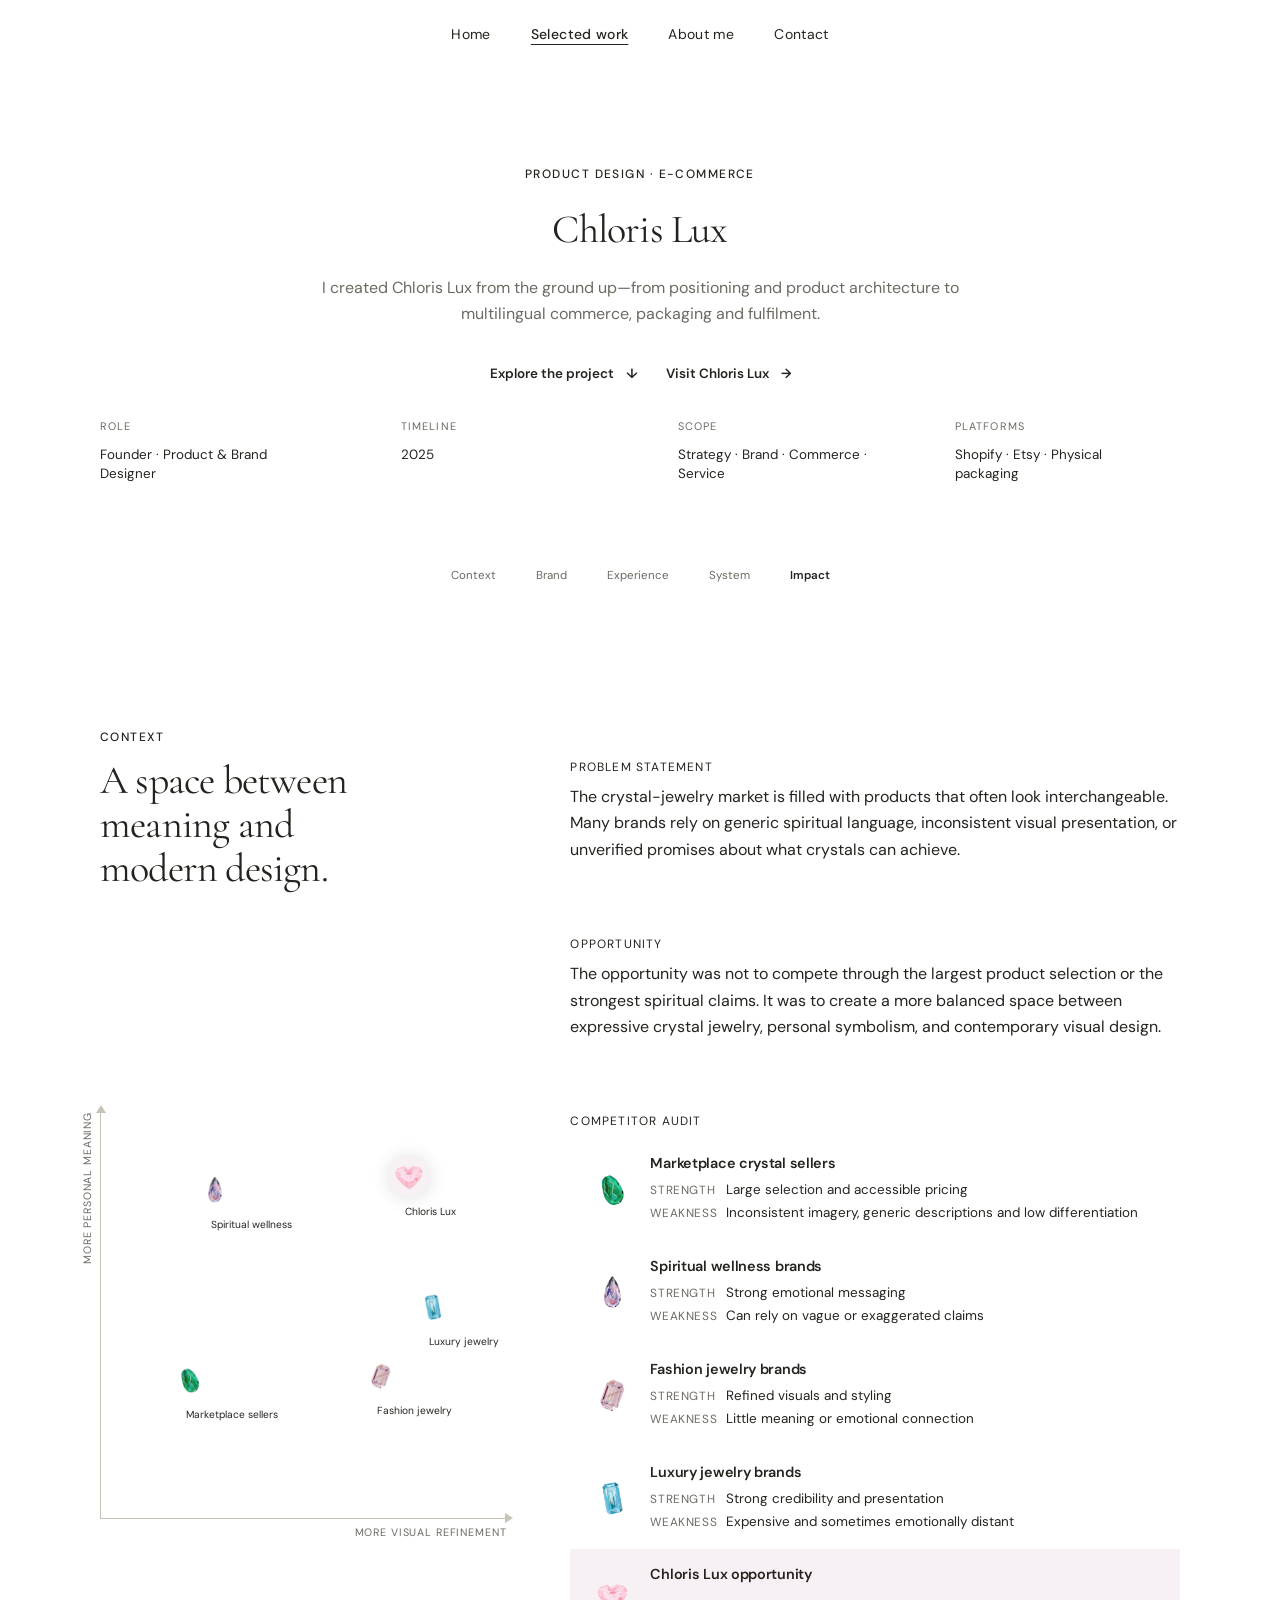
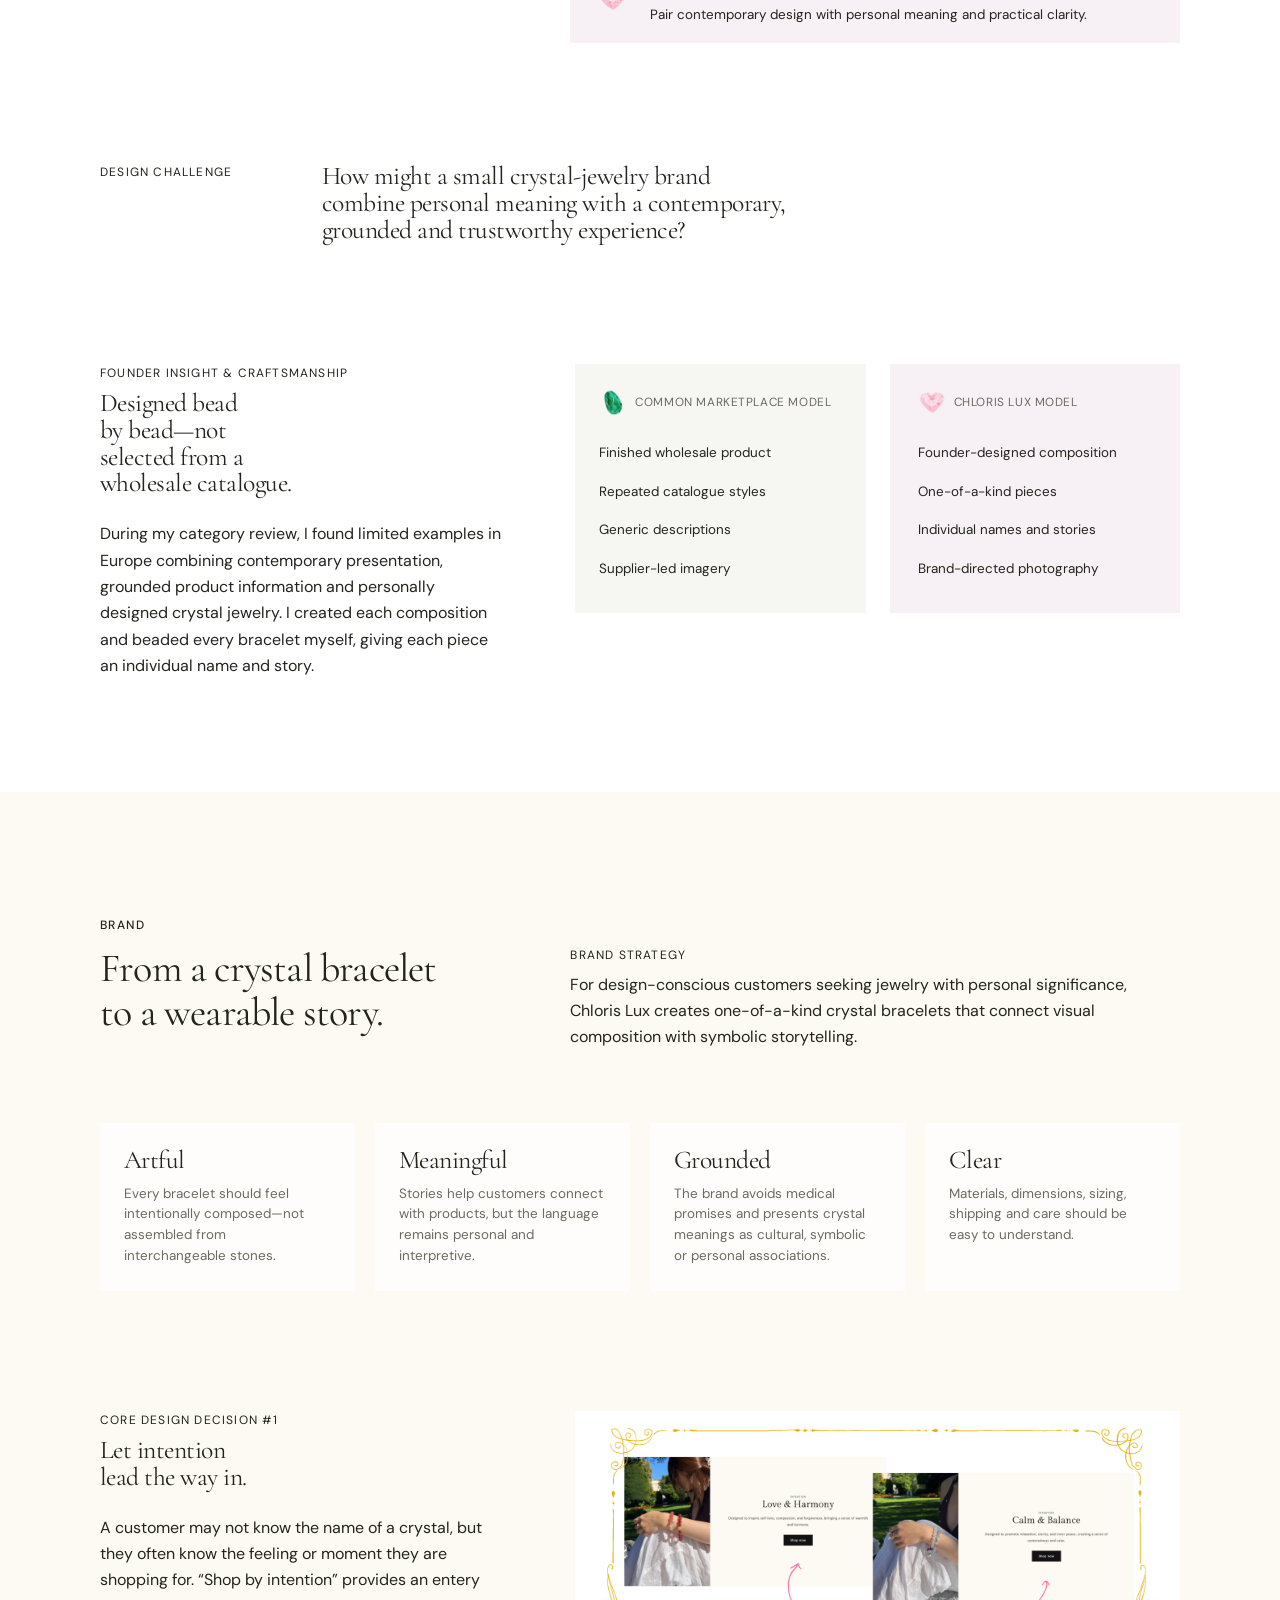
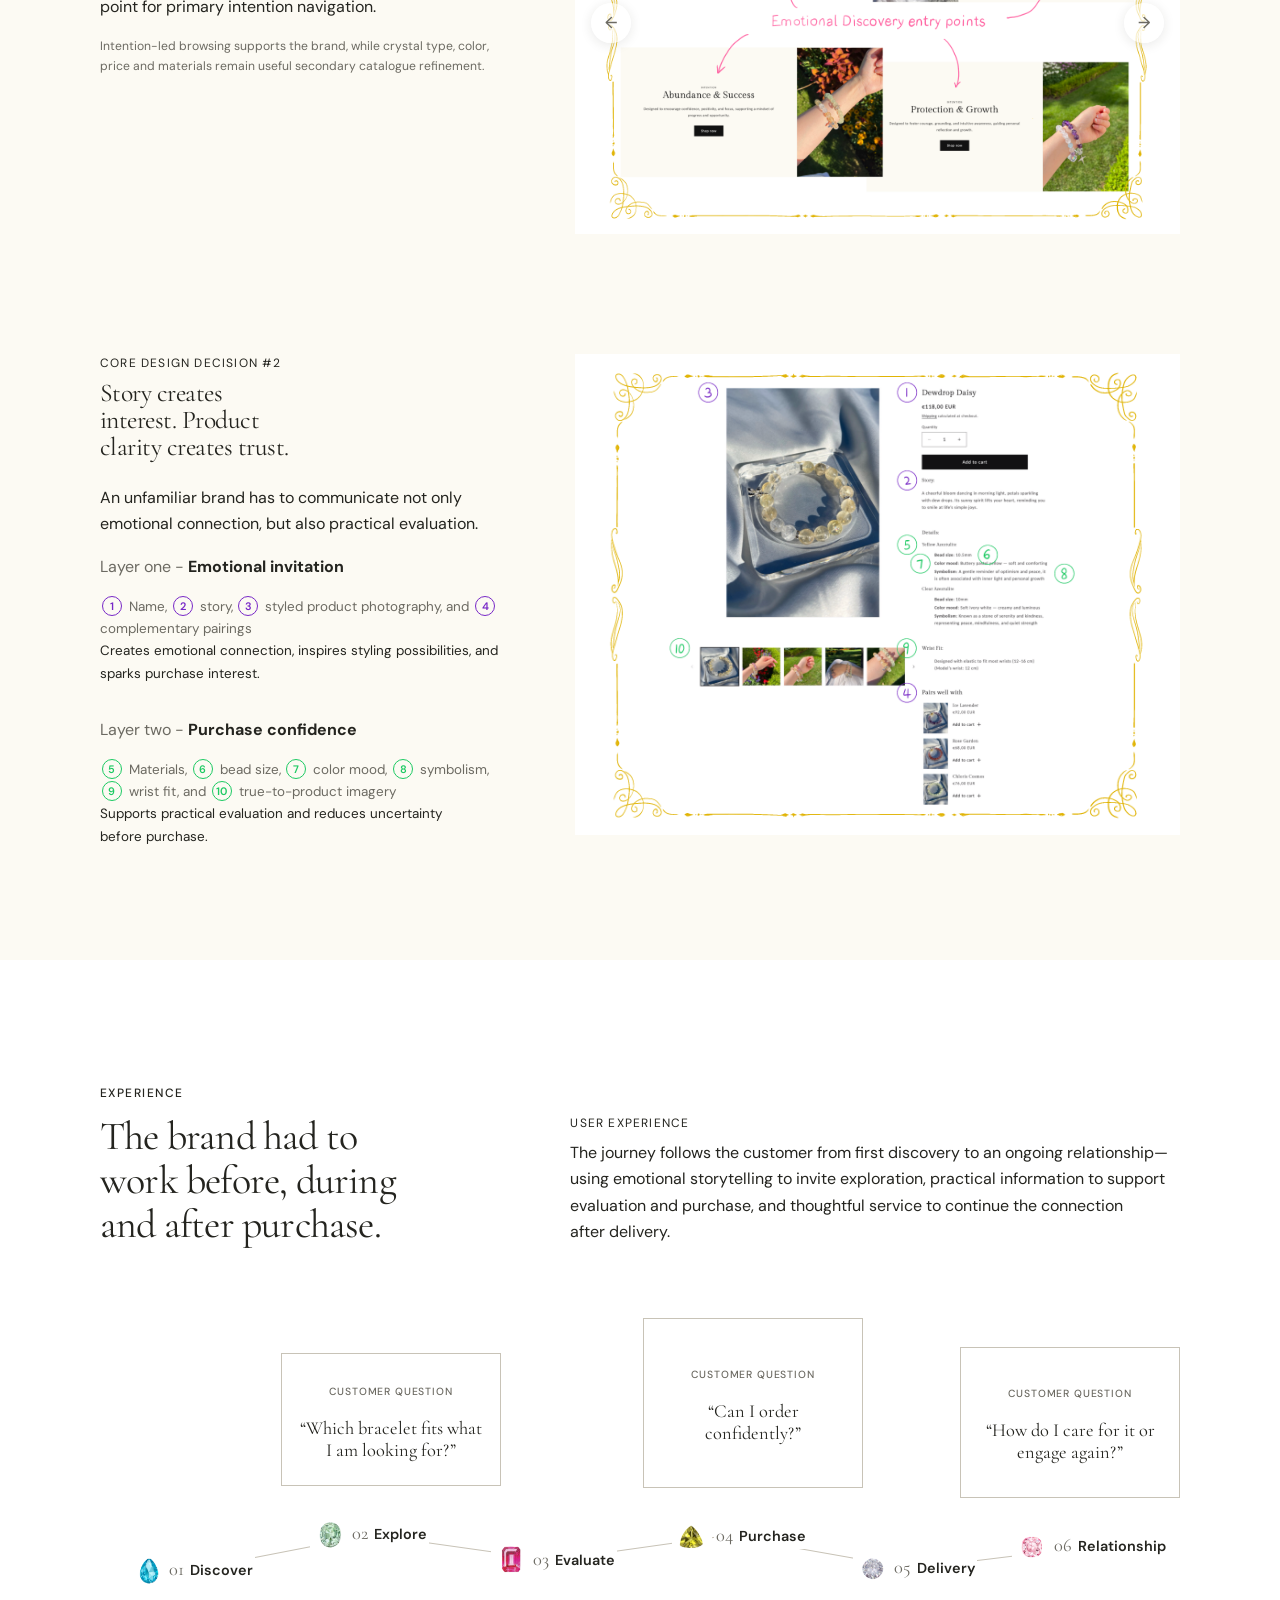
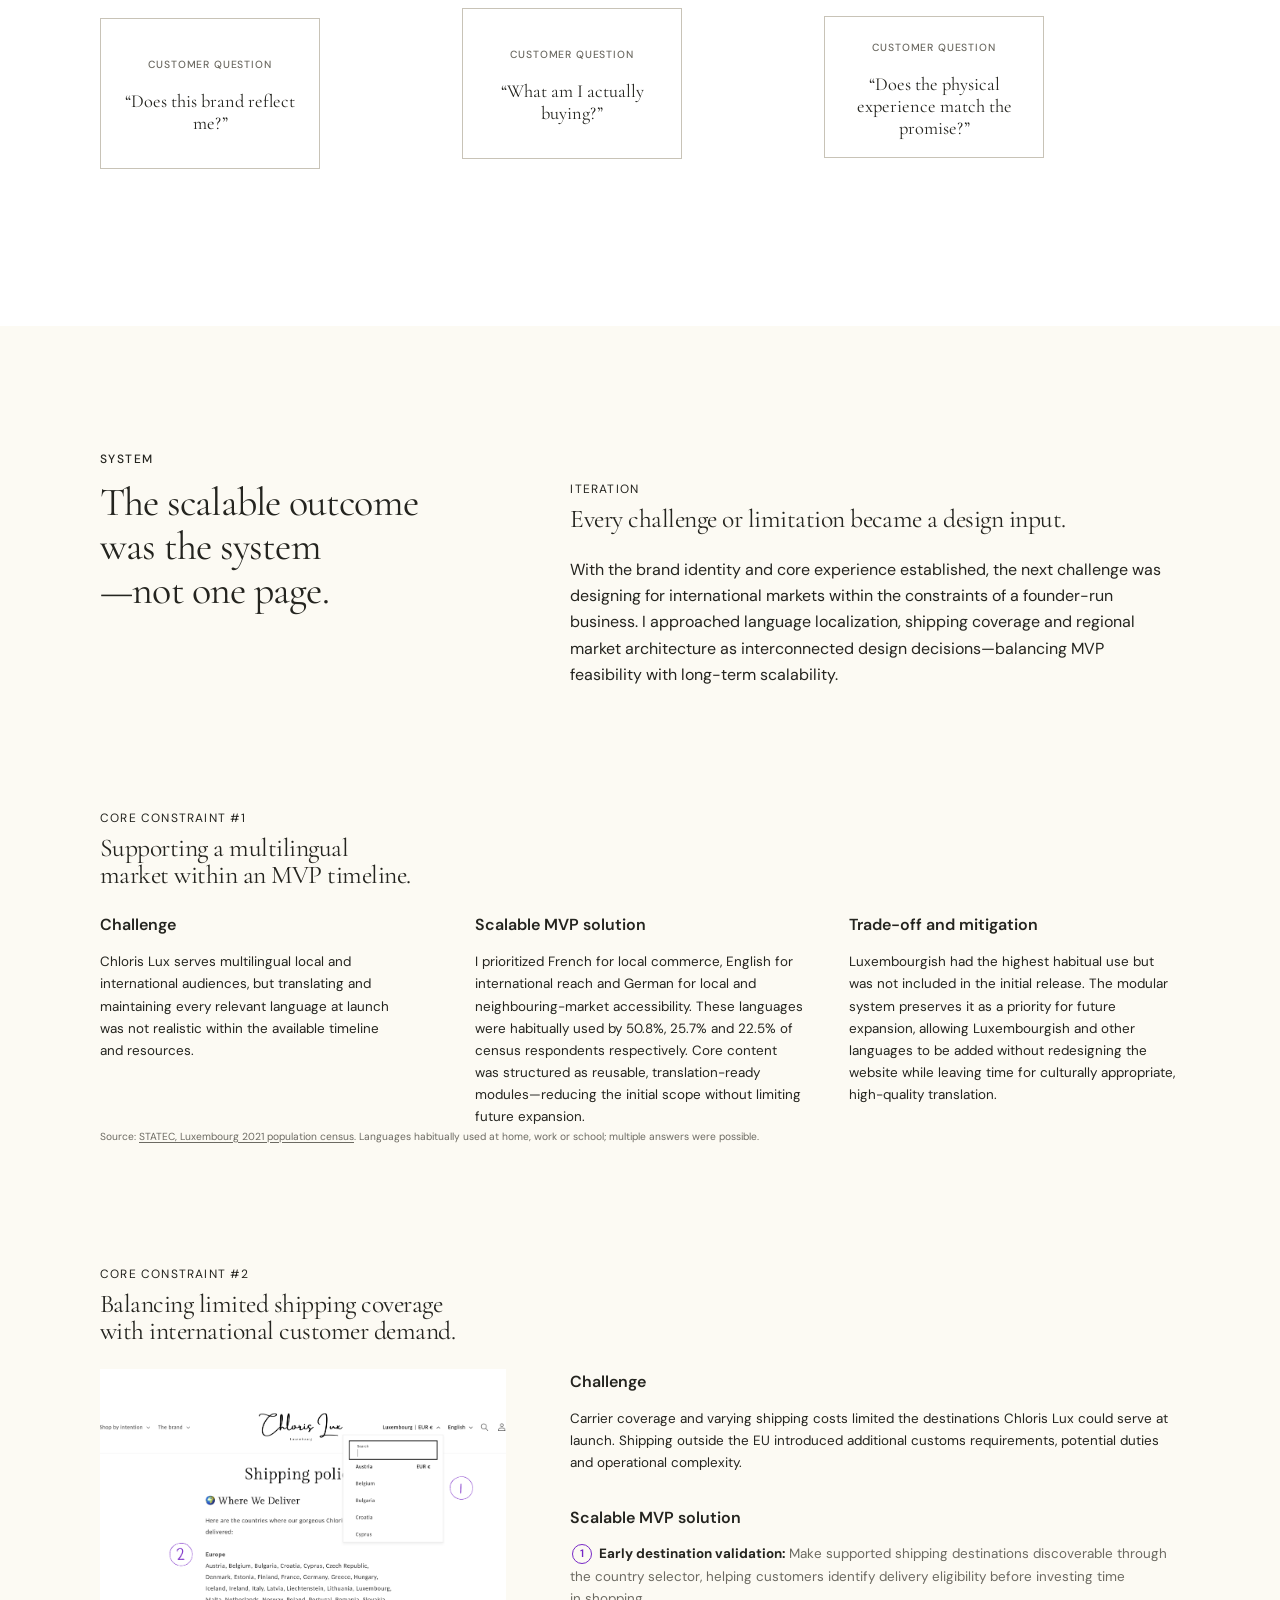
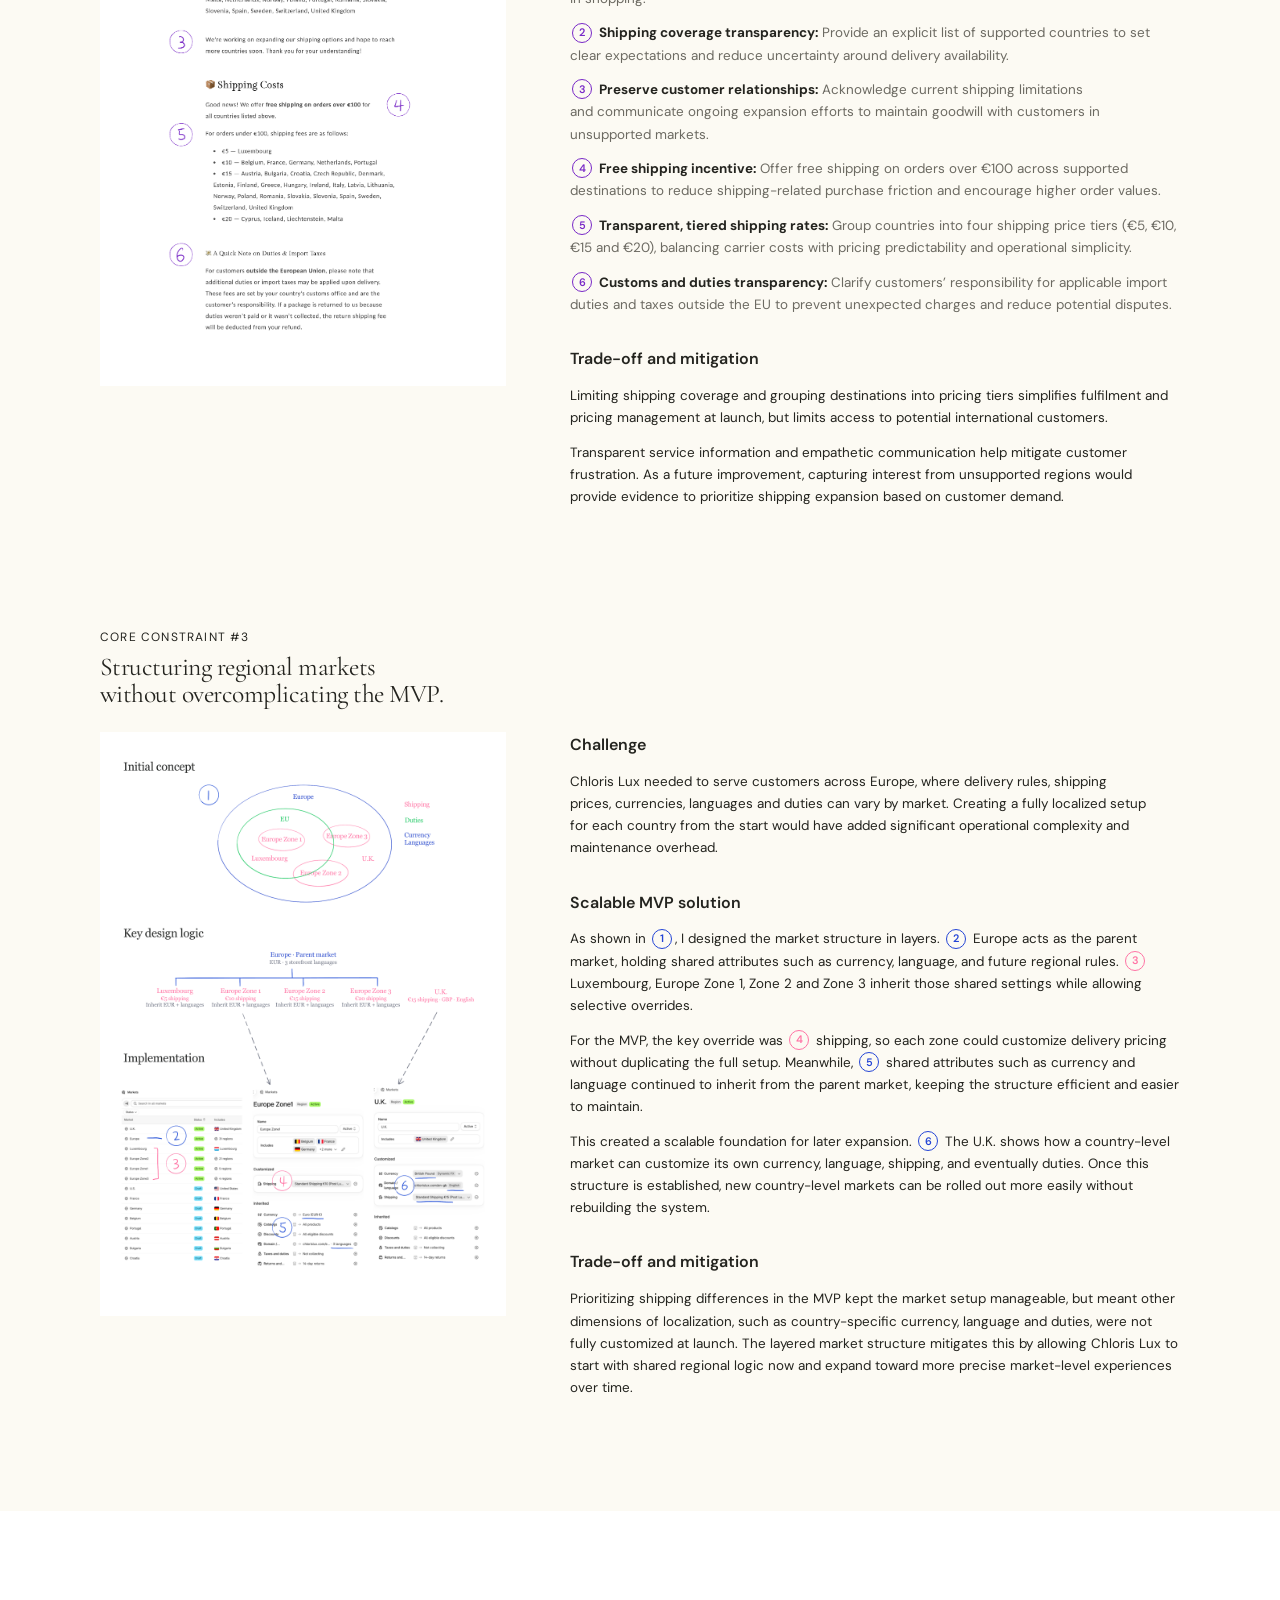
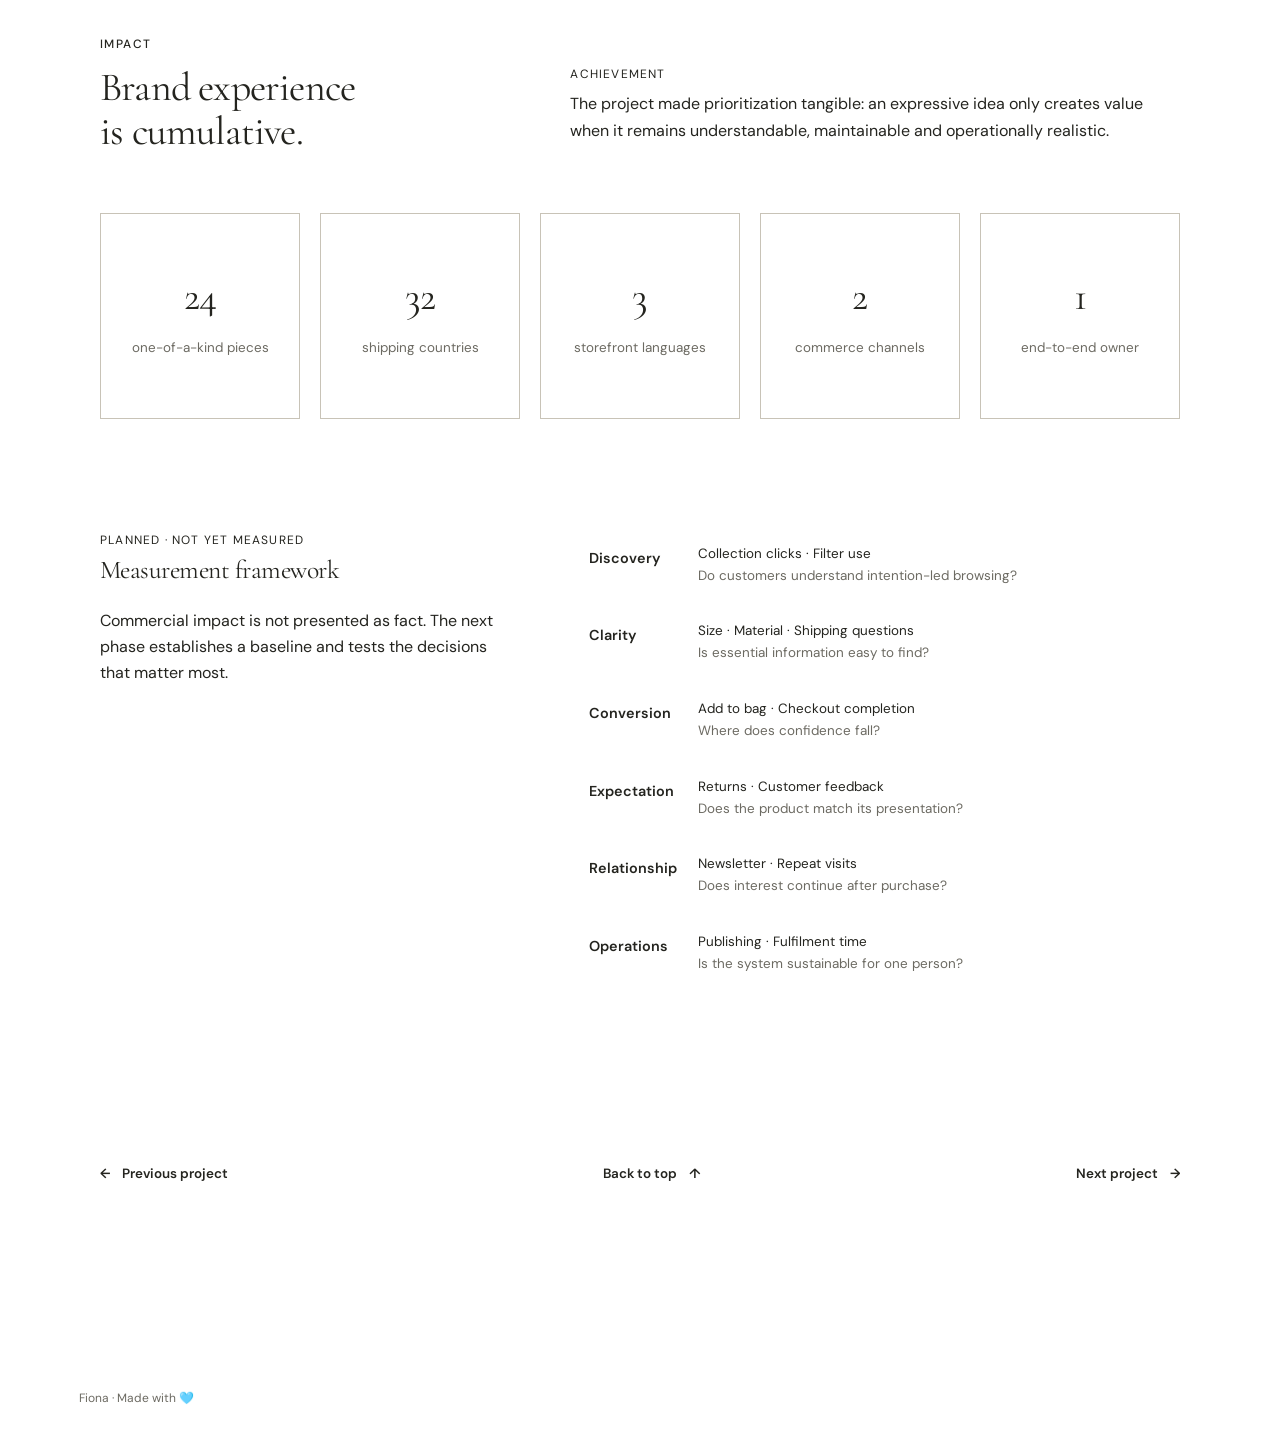
==== chloris-lux.html @ e9a84960 "Align System introduction with international market constraints" ====
<!doctype html>
<html lang="en">
  <head>
    <meta charset="utf-8" />
    <meta name="viewport" content="width=device-width, initial-scale=1" />
    <meta
      name="description"
      content="Chloris Lux — a founder-led crystal-jewelry brand experience designed by Fiona Sun."
    />
    <title>Chloris Lux — Brand Case Study</title>
    <meta name="theme-color" content="#ffffff" />
    <link rel="preconnect" href="https://fonts.googleapis.com" />
    <link rel="preconnect" href="https://fonts.gstatic.com" crossorigin />
    <link
      href="https://fonts.googleapis.com/css2?family=Cormorant+Garamond:ital,wght@0,400;0,500;1,400&family=DM+Sans:wght@400;500;600&display=swap"
      rel="stylesheet"
    />
    <link rel="stylesheet" href="style.css" />
    <link rel="stylesheet" href="chloris-lux.css" />
  </head>
  <body class="chloris-case">
    <a class="skip-link" href="#case-study">Skip to case study</a>

    <nav id="top" class="main-nav" aria-label="Main" tabindex="-1">
      <a href="index.html#home">Home</a>
      <a href="index.html#work" aria-current="location">Selected work</a>
      <a href="index.html#about">About me</a>
      <a href="index.html#about">Contact</a>
    </nav>

    <main id="case-study" tabindex="-1">
      <section class="chloris-hero" aria-labelledby="case-title">
        <div class="intro chloris-hero-copy">
          <p class="eyebrow">Product design · E-commerce</p>
          <h1 id="case-title">Chloris Lux</h1>
          <p>
            I created Chloris Lux from the ground up—from positioning and
            product architecture to multilingual commerce, packaging and
            fulfilment.
          </p>
        </div>

        <div class="chloris-hero-actions">
          <a class="chloris-link" href="#opportunity"
            >Explore the project <span aria-hidden="true">↓</span></a
          >
          <a
            class="chloris-link chloris-link-secondary"
            href="https://chlorislux.com/en-eu"
            target="_blank"
            rel="noopener noreferrer"
            >Visit Chloris Lux <span aria-hidden="true">→</span></a
          >
        </div>

        <dl class="project-snapshot chloris-wrap" aria-label="Project snapshot">
          <div><dt>Role</dt><dd>Founder · Product &amp; Brand Designer</dd></div>
          <div><dt>Timeline</dt><dd>2025</dd></div>
          <div><dt>Scope</dt><dd>Strategy · Brand · Commerce · Service</dd></div>
          <div><dt>Platforms</dt><dd>Shopify · Etsy · Physical packaging</dd></div>
        </dl>
      </section>

      <nav class="chloris-chapters" aria-label="Case study chapters">
        <a href="#opportunity">Context</a>
        <a href="#brand">Brand</a>
        <a href="#experience">Experience</a>
        <a href="#system">System</a>
        <a href="#impact">Impact</a>
      </nav>

      <section id="opportunity" class="chloris-section chloris-wrap" tabindex="-1">
        <div>
          <div class="problem-copy">
            <p class="eyebrow">Context</p>
            <h2>A space between meaning and modern design.</h2>
            <div class="context-details">
              <section class="context-subsection" aria-labelledby="problem-statement-title">
                <h3 id="problem-statement-title" class="section-title">Problem statement</h3>
                <p>
                  The crystal-jewelry market is filled with products that often
                  look interchangeable. Many brands rely on generic spiritual
                  language, inconsistent visual presentation, or unverified
                  promises about what crystals can achieve.
                </p>
              </section>
              <section class="context-subsection" aria-labelledby="opportunity-title">
                <h3 id="opportunity-title" class="section-title">Opportunity</h3>
                <p>
                  The opportunity was not to compete through the largest product
                  selection or the strongest spiritual claims. It was to create a
                  more balanced space between expressive crystal jewelry, personal
                  symbolism, and contemporary visual design.
                </p>
              </section>
            </div>
          </div>

          <div class="positioning-layout">
            <div
              class="positioning-map"
              role="group"
              aria-label="Positioning map comparing marketplace crystal sellers, spiritual wellness brands, fashion jewelry brands, luxury jewelry brands and Chloris Lux by personal meaning and visual refinement."
            >
              <span class="axis axis-y">More personal meaning</span>
              <span class="axis axis-x">More visual refinement</span>
              <button type="button" class="plot plot-market" data-competitor="marketplace" data-label="Marketplace sellers" aria-label="Highlight Marketplace crystal sellers"><img src="assets/chloris-competitor-marketplace.png" alt="" width="256" height="256" /></button>
              <button type="button" class="plot plot-spiritual" data-competitor="spiritual" data-label="Spiritual wellness" aria-label="Highlight Spiritual wellness brands"><img src="assets/chloris-competitor-spiritual.png" alt="" width="256" height="256" /></button>
              <button type="button" class="plot plot-fashion" data-competitor="fashion" data-label="Fashion jewelry" aria-label="Highlight Fashion jewelry brands"><img src="assets/chloris-competitor-fashion.png" alt="" width="256" height="256" /></button>
              <button type="button" class="plot plot-luxury" data-competitor="luxury" data-label="Luxury jewelry" aria-label="Highlight Luxury jewelry brands"><img src="assets/chloris-competitor-luxury.png" alt="" width="256" height="256" /></button>
              <button type="button" class="plot plot-chloris" data-competitor="chloris" data-label="Chloris Lux" aria-label="Highlight Chloris Lux opportunity"><img src="assets/chloris-competitor-opportunity.png" alt="" width="256" height="256" /></button>
            </div>

            <div class="competitor-audit" aria-label="Competitor strengths and weaknesses">
              <h3 class="section-title">Competitor audit</h3>
              <ol>
                <li data-competitor="marketplace">
                  <span class="competitor-icon" aria-hidden="true"><img src="assets/chloris-competitor-marketplace.png" alt="" width="256" height="256" /></span>
                  <div>
                    <h3>Marketplace crystal sellers</h3>
                    <dl>
                      <div><dt>Strength</dt><dd>Large selection and accessible pricing</dd></div>
                      <div><dt>Weakness</dt><dd>Inconsistent imagery, generic descriptions and low differentiation</dd></div>
                    </dl>
                  </div>
                </li>
                <li data-competitor="spiritual">
                  <span class="competitor-icon" aria-hidden="true"><img src="assets/chloris-competitor-spiritual.png" alt="" width="256" height="256" /></span>
                  <div>
                    <h3>Spiritual wellness brands</h3>
                    <dl>
                      <div><dt>Strength</dt><dd>Strong emotional messaging</dd></div>
                      <div><dt>Weakness</dt><dd>Can rely on vague or exaggerated claims</dd></div>
                    </dl>
                  </div>
                </li>
                <li data-competitor="fashion">
                  <span class="competitor-icon" aria-hidden="true"><img src="assets/chloris-competitor-fashion.png" alt="" width="256" height="256" /></span>
                  <div>
                    <h3>Fashion jewelry brands</h3>
                    <dl>
                      <div><dt>Strength</dt><dd>Refined visuals and styling</dd></div>
                      <div><dt>Weakness</dt><dd>Little meaning or emotional connection</dd></div>
                    </dl>
                  </div>
                </li>
                <li data-competitor="luxury">
                  <span class="competitor-icon" aria-hidden="true"><img src="assets/chloris-competitor-luxury.png" alt="" width="256" height="256" /></span>
                  <div>
                    <h3>Luxury jewelry brands</h3>
                    <dl>
                      <div><dt>Strength</dt><dd>Strong credibility and presentation</dd></div>
                      <div><dt>Weakness</dt><dd>Expensive and sometimes emotionally distant</dd></div>
                    </dl>
                  </div>
                </li>
              </ol>
              <div class="opportunity-card" data-competitor="chloris" aria-label="Chloris Lux opportunity">
                <span class="opportunity-icon" aria-hidden="true"><img src="assets/chloris-competitor-opportunity.png" alt="" width="256" height="256" /></span>
                <h3>Chloris Lux opportunity</h3>
                <p>Pair contemporary design with personal meaning and practical clarity.</p>
              </div>
            </div>
          </div>
        </div>

        <div class="design-challenge">
          <h3 class="section-title">Design challenge</h3>
          <p class="section-heading">
            How might a small crystal-jewelry brand combine personal meaning
            with a contemporary, grounded and trustworthy experience?
          </p>
        </div>

        <div class="decision-section">
          <div>
            <h3 class="section-title">Founder insight &amp; craftsmanship</h3>
            <h2 class="section-heading">Designed bead by bead—not selected from a wholesale catalogue.</h2>
            <p class="section-description">
              During my category review, I found limited examples in Europe
              combining contemporary presentation, grounded product information
              and personally designed crystal jewelry. I created each composition
              and beaded every bracelet myself, giving each piece an individual
              name and story.
            </p>
          </div>
          <div class="craft-compare" aria-label="Marketplace and Chloris Lux models compared">
            <article tabindex="0">
              <div class="craft-model-heading">
                <img class="craft-model-icon" src="assets/chloris-competitor-marketplace.png" alt="" width="256" height="256" />
                <span>Common marketplace model</span>
              </div>
              <p>Finished wholesale product</p>
              <p>Repeated catalogue styles</p>
              <p>Generic descriptions</p>
              <p>Supplier-led imagery</p>
            </article>
            <article class="selected" tabindex="0">
              <div class="craft-model-heading">
                <img class="craft-model-icon" src="assets/chloris-competitor-opportunity.png" alt="" width="256" height="256" />
                <span>Chloris Lux model</span>
              </div>
              <p>Founder-designed composition</p>
              <p>One-of-a-kind pieces</p>
              <p>Individual names and stories</p>
              <p>Brand-directed photography</p>
            </article>
          </div>
        </div>
      </section>

      <section id="brand" class="chloris-section chloris-wash" tabindex="-1">
        <div class="chloris-wrap">
          <div class="brand-intro">
            <p class="eyebrow">Brand</p>
            <h2>From a crystal bracelet to a wearable story.</h2>
            <div class="brand-strategy">
              <h3 class="section-title">Brand strategy</h3>
              <p>
                For design-conscious customers seeking jewelry with personal
                significance, Chloris Lux creates one-of-a-kind crystal bracelets
                that connect visual composition with symbolic storytelling.
              </p>
            </div>
          </div>

          <div class="brand-principles">
            <article><h3>Artful</h3><p>Every bracelet should feel intentionally composed—not assembled from interchangeable stones.</p></article>
            <article><h3>Meaningful</h3><p>Stories help customers connect with products, but the language remains personal and interpretive.</p></article>
            <article><h3>Grounded</h3><p>The brand avoids medical promises and presents crystal meanings as cultural, symbolic or personal associations.</p></article>
            <article><h3>Clear</h3><p>Materials, dimensions, sizing, shipping and care should be easy to understand.</p></article>
          </div>

          <div class="intention-decision decision-section">
            <div>
              <h3 class="section-title">Core design decision #1</h3>
              <h2 class="section-heading">Let intention lead the way in.</h2>
              <p class="section-description">
                A customer may not know the name of a crystal, but they often
                know the feeling or moment they are shopping for. “Shop by
                intention” provides an entery point for primary intention navigation.
              </p>
              <p class="secondary-route">
                Intention-led browsing supports the brand, while crystal type, color, price and materials remain useful secondary catalogue refinement.
              </p>
            </div>
            <div class="intention-map" aria-label="Shop by intention architecture">
              <span>Shop by</span>
              <strong>intention</strong>
              <div>
                <i>Love &amp;<br />Harmony</i>
                <i>Calm &amp;<br />Balance</i>
                <i>Abundance &amp;<br />Success</i>
                <i>Protection &amp;<br />Growth</i>
              </div>

              <div
                class="intention-slideshow"
                data-intention-slideshow
                data-images="assets/chloris-intention-01.png|assets/chloris-intention-02.png"
                hidden
              >
                <button
                  class="intention-slides"
                  type="button"
                  aria-label="Enlarge current intention drawing"
                ></button>
                <div class="intention-slideshow-controls">
                  <button
                    class="intention-slideshow-previous"
                    type="button"
                    aria-label="Show previous drawing"
                  >
                    <span aria-hidden="true">←</span>
                  </button>
                  <button
                    class="intention-slideshow-next"
                    type="button"
                    aria-label="Show next drawing"
                  >
                    <span aria-hidden="true">→</span>
                  </button>
                </div>
              </div>
            </div>
          </div>

          <div class="brand-expression decision-section">
            <div>
              <h3 class="section-title">Core design decision #2</h3>
              <h2 class="section-heading brand-name">Story creates interest. Product clarity creates trust.</h2>
              <p>
                An unfamiliar brand has to communicate not only emotional
                connection, but also practical evaluation.
              </p>
              <div class="product-page-layers">
                <div>
                  <p><span class="product-layer-label">Layer one -</span> <strong class="content-heading">Emotional invitation</strong></p>
                  <p class="product-layer-detail"><span class="circle-number">1</span> Name, <span class="circle-number">2</span> story, <span class="circle-number">3</span> styled product photography, and <span class="circle-number">4</span> complementary pairings</p>
                  <p class="product-layer-outcome">Creates emotional connection, inspires styling possibilities, and sparks purchase interest.</p>
                </div>
                <div>
                  <p><span class="product-layer-label">Layer two -</span> <strong class="content-heading">Purchase confidence</strong></p>
                  <p class="product-layer-detail"><span class="circle-number">5</span> Materials, <span class="circle-number">6</span> bead size, <span class="circle-number">7</span> color mood, <span class="circle-number">8</span> symbolism, <span class="circle-number">9</span> wrist fit, and <span class="circle-number">10</span> true-to-product imagery</p>
                  <p class="product-layer-outcome">Supports practical evaluation and reduces uncertainty before purchase.</p>
                </div>
              </div>
            </div>
            <figure class="design-decision-visual">
              <button
                class="design-decision-trigger"
                type="button"
                aria-label="Enlarge the design decision drawing"
                aria-haspopup="dialog"
                aria-controls="design-decision-lightbox"
              >
                <img
                  src="assets/design-decision-02.png"
                  alt=""
                  width="2640"
                  height="2100"
                  loading="lazy"
                  decoding="async"
                />
              </button>
            </figure>
          </div>

        </div>
      </section>

      <section id="experience" class="chloris-section chloris-wrap" tabindex="-1">
        <div class="experience-intro">
          <p class="eyebrow">Experience</p>
          <h2>The brand had to work before, during and after purchase.</h2>
          <div class="context-details">
            <section class="context-subsection" aria-labelledby="user-experience-title">
              <h3 id="user-experience-title" class="section-title">User Experience</h3>
              <p>
                The journey follows the customer from first discovery to an
                ongoing relationship—using emotional storytelling to invite
                exploration, practical information to support evaluation and
                purchase, and thoughtful service to continue the connection
                after delivery.
              </p>
            </section>
          </div>
        </div>

        <ol class="experience-journey" aria-label="Chloris Lux customer journey">
          <li class="journey-step">
            <div class="journey-marker">
              <img class="journey-drawing" src="assets/e1.png" alt="" aria-hidden="true" loading="lazy" decoding="async">
              <div class="journey-marker-label">
                <span class="journey-number">01</span>
                <strong class="journey-name">Discover</strong>
              </div>
            </div>
            <button class="journey-flip" type="button" aria-pressed="false" aria-label="Discover: reveal brand response">
              <span class="journey-flip-inner">
                <span class="journey-card-face journey-card-front">
                  <span class="journey-card-label">Customer question</span>
                  <span class="journey-card-copy">“Does this brand reflect me?”</span>
                </span>
                <span class="journey-card-face journey-card-back">
                  <span class="journey-card-label">Brand response</span>
                  <span class="journey-card-copy">Social media, lifestyle imagery, stories and distinctive naming introduce the brand world.</span>
                </span>
              </span>
            </button>
          </li>
          <li class="journey-step">
            <div class="journey-marker">
              <img class="journey-drawing" src="assets/e2.png" alt="" aria-hidden="true" loading="lazy" decoding="async">
              <div class="journey-marker-label">
                <span class="journey-number">02</span>
                <strong class="journey-name">Explore</strong>
              </div>
            </div>
            <button class="journey-flip" type="button" aria-pressed="false" aria-label="Explore: reveal brand response">
              <span class="journey-flip-inner">
                <span class="journey-card-face journey-card-front">
                  <span class="journey-card-label">Customer question</span>
                  <span class="journey-card-copy">“Which bracelet fits what I am looking for?”</span>
                </span>
                <span class="journey-card-face journey-card-back">
                  <span class="journey-card-label">Brand response</span>
                  <span class="journey-card-copy">Intention-led collections create a clear emotional entry point.</span>
                </span>
              </span>
            </button>
          </li>
          <li class="journey-step">
            <div class="journey-marker">
              <img class="journey-drawing" src="assets/e3.png" alt="" aria-hidden="true" loading="lazy" decoding="async">
              <div class="journey-marker-label">
                <span class="journey-number">03</span>
                <strong class="journey-name">Evaluate</strong>
              </div>
            </div>
            <button class="journey-flip" type="button" aria-pressed="false" aria-label="Evaluate: reveal brand response">
              <span class="journey-flip-inner">
                <span class="journey-card-face journey-card-front">
                  <span class="journey-card-label">Customer question</span>
                  <span class="journey-card-copy">“What am I actually buying?”</span>
                </span>
                <span class="journey-card-face journey-card-back">
                  <span class="journey-card-label">Brand response</span>
                  <span class="journey-card-copy">Materials, bead dimensions, wrist fit and true-to-product photography clarify the piece.</span>
                </span>
              </span>
            </button>
          </li>
          <li class="journey-step">
            <div class="journey-marker">
              <img class="journey-drawing" src="assets/e4.png" alt="" aria-hidden="true" loading="lazy" decoding="async">
              <div class="journey-marker-label">
                <span class="journey-number">04</span>
                <strong class="journey-name">Purchase</strong>
              </div>
            </div>
            <button class="journey-flip" type="button" aria-pressed="false" aria-label="Purchase: reveal brand response">
              <span class="journey-flip-inner">
                <span class="journey-card-face journey-card-front">
                  <span class="journey-card-label">Customer question</span>
                  <span class="journey-card-copy">“Can I order confidently?”</span>
                </span>
                <span class="journey-card-face journey-card-back">
                  <span class="journey-card-label">Brand response</span>
                  <span class="journey-card-copy">Clear payment, shipping destinations, delivery rates, duties and returns information reduce uncertainty.</span>
                </span>
              </span>
            </button>
          </li>
          <li class="journey-step">
            <div class="journey-marker">
              <img class="journey-drawing" src="assets/e5.png" alt="" aria-hidden="true" loading="lazy" decoding="async">
              <div class="journey-marker-label">
                <span class="journey-number">05</span>
                <strong class="journey-name">Delivery</strong>
              </div>
            </div>
            <button class="journey-flip" type="button" aria-pressed="false" aria-label="Delivery: reveal brand response">
              <span class="journey-flip-inner">
                <span class="journey-card-face journey-card-front">
                  <span class="journey-card-label">Customer question</span>
                  <span class="journey-card-copy">“Does the physical experience match the promise?”</span>
                </span>
                <span class="journey-card-face journey-card-back">
                  <span class="journey-card-label">Brand response</span>
                  <span class="journey-card-copy">Thoughtful packaging keeps the presentation consistent with the brand.</span>
                </span>
              </span>
            </button>
          </li>
          <li class="journey-step">
            <div class="journey-marker">
              <img class="journey-drawing" src="assets/e6.png" alt="" aria-hidden="true" loading="lazy" decoding="async">
              <div class="journey-marker-label">
                <span class="journey-number">06</span>
                <strong class="journey-name">Relationship</strong>
              </div>
            </div>
            <button class="journey-flip" type="button" aria-pressed="false" aria-label="Relationship: reveal brand response">
              <span class="journey-flip-inner">
                <span class="journey-card-face journey-card-front">
                  <span class="journey-card-label">Customer question</span>
                  <span class="journey-card-copy">“How do I care for it or engage again?”</span>
                </span>
                <span class="journey-card-face journey-card-back">
                  <span class="journey-card-label">Brand response</span>
                  <span class="journey-card-copy">Care guidance, follow-up and new collection discovery continue the relationship.</span>
                </span>
              </span>
            </button>
          </li>
        </ol>


      </section>

      <section id="system" class="chloris-section chloris-wash" tabindex="-1">
        <div class="chloris-wrap">
          <div class="system-intro">
            <p class="eyebrow">System</p>
            <h2>The scalable outcome was the system—not one page.</h2>
            <div class="context-details">
              <section class="context-subsection" aria-labelledby="iteration-title">
                <h3 id="iteration-title" class="section-title">Iteration</h3>
                <h2 class="section-heading">Every challenge or limitation became a design input.</h2>
                <p>
                With the brand identity and core experience established, the next challenge was designing for international markets within the constraints of a founder-run business. I approached language localization, shipping coverage and regional market architecture as interconnected design decisions—balancing MVP feasibility with long-term scalability.
              </p>
              </section>
            </div>
          </div>

          <div class="constraints">
            <h3 class="section-title">Core constraint #1</h3>
            <h2 class="section-heading">Supporting a multilingual market within an MVP timeline.</h2>
            <div class="constraint-details">
              <section class="constraint-item" aria-labelledby="constraint-challenge">
                <p id="constraint-challenge" class="constraint-label"><strong class="content-heading">Challenge</strong></p>
                <p class="product-layer-outcome">Chloris Lux serves multilingual local and international audiences, but translating and maintaining every relevant language at launch was not realistic within the available timeline and resources.</p>
              </section>
              <section class="constraint-item" aria-labelledby="constraint-solution">
                <p id="constraint-solution" class="constraint-label"><strong class="content-heading">Scalable MVP solution</strong></p>
                <p class="product-layer-outcome">I prioritized French for local commerce, English for international reach and German for local and neighbouring-market accessibility. These languages were habitually used by 50.8%, 25.7% and 22.5% of census respondents respectively. Core content was structured as reusable, translation-ready modules—reducing the initial scope without limiting future expansion.</p>
              </section>
              <section class="constraint-item" aria-labelledby="constraint-tradeoff">
                <p id="constraint-tradeoff" class="constraint-label"><strong class="content-heading">Trade-off and mitigation</strong></p>
                <p class="product-layer-outcome">Luxembourgish had the highest habitual use but was not included in the initial release. The modular system preserves it as a priority for future expansion, allowing Luxembourgish and other languages to be added without redesigning the website while leaving time for culturally appropriate, high-quality translation.</p>
              </section>
            </div>
            <p class="constraint-source">
              Source: <a href="https://statistiques.public.lu/en/publications/recensement/diversite-linguistique.html" target="_blank" rel="noopener noreferrer">STATEC, Luxembourg 2021 population census</a>. Languages habitually used at home, work or school; multiple answers were possible.
            </p>
          </div>

          <div class="constraints">
            <h3 class="section-title">Core constraint #2</h3>
            <h2 class="section-heading">Balancing limited shipping coverage with international customer demand.</h2>
            <div class="positioning-layout constraint-two-layout">
              <figure class="design-decision-visual constraint-two-visual">
                <button class="design-decision-trigger constraint-two-trigger" type="button"
                  aria-label="Enlarge the shipping constraint drawing"
                  aria-haspopup="dialog" aria-controls="constraint-two-lightbox">
                  <img src="assets/constraint2.png" alt="" width="2075" height="3150" loading="lazy" decoding="async" />
                </button>
              </figure>
              <div class="constraint-details constraint-two-details">
                <section class="constraint-item" aria-labelledby="constraint-two-challenge">
                  <p id="constraint-two-challenge" class="constraint-label"><strong class="content-heading">Challenge</strong></p>
                  <p class="product-layer-outcome">Carrier coverage and varying shipping costs limited the destinations Chloris Lux could serve at launch. Shipping outside the EU introduced additional customs requirements, potential duties and operational complexity.</p>
                </section>
                <section class="constraint-item" aria-labelledby="constraint-two-solution">
                  <p id="constraint-two-solution" class="constraint-label"><strong class="content-heading">Scalable MVP solution</strong></p>
                  <p class="product-layer-outcome"><span class="circle-number">1</span> <strong>Early destination validation:</strong> <span class="constraint-solution-copy">Make supported shipping destinations discoverable through the country selector, helping customers identify delivery eligibility before investing time in shopping.</span></p>
                  <p class="product-layer-outcome"><span class="circle-number">2</span> <strong>Shipping coverage transparency:</strong> <span class="constraint-solution-copy">Provide an explicit list of supported countries to set clear expectations and reduce uncertainty around delivery availability.</span></p>
                  <p class="product-layer-outcome"><span class="circle-number">3</span> <strong>Preserve customer relationships:</strong> <span class="constraint-solution-copy">Acknowledge current shipping limitations and communicate ongoing expansion efforts to maintain goodwill with customers in unsupported markets.</span></p>
                  <p class="product-layer-outcome"><span class="circle-number">4</span> <strong>Free shipping incentive:</strong> <span class="constraint-solution-copy">Offer free shipping on orders over €100 across supported destinations to reduce shipping-related purchase friction and encourage higher order values.</span></p>
                  <p class="product-layer-outcome"><span class="circle-number">5</span> <strong>Transparent, tiered shipping rates:</strong> <span class="constraint-solution-copy">Group countries into four shipping price tiers (€5, €10, €15 and €20), balancing carrier costs with pricing predictability and operational simplicity.</span></p>
                  <p class="product-layer-outcome"><span class="circle-number">6</span> <strong>Customs and duties transparency:</strong> <span class="constraint-solution-copy">Clarify customers’ responsibility for applicable import duties and taxes outside the EU to prevent unexpected charges and reduce potential disputes.</span></p>
                </section>
                <section class="constraint-item" aria-labelledby="constraint-two-tradeoff">
                  <p id="constraint-two-tradeoff" class="constraint-label"><strong class="content-heading">Trade-off and mitigation</strong></p>
                  <p class="product-layer-outcome">Limiting shipping coverage and grouping destinations into pricing tiers simplifies fulfilment and pricing management at launch, but limits access to potential international customers.</p>
                  <p class="product-layer-outcome">Transparent service information and empathetic communication help mitigate customer frustration. As a future improvement, capturing interest from unsupported regions would provide evidence to prioritize shipping expansion based on customer demand.</p>
                </section>
              </div>
            </div>
          </div>

          <div class="constraints">
            <h3 class="section-title">Core constraint #3</h3>
            <h2 class="section-heading">Structuring regional markets without overcomplicating the MVP.</h2>
            <div class="positioning-layout constraint-two-layout constraint-three-layout">
              <figure class="design-decision-visual constraint-two-visual">
                <button class="design-decision-trigger constraint-two-trigger" type="button"
                  aria-label="Enlarge the regional market structure drawing"
                  aria-haspopup="dialog" aria-controls="constraint-three-lightbox">
                  <img src="assets/constraint3.png" alt="" width="2020" height="2900" loading="lazy" decoding="async" />
                </button>
              </figure>
              <div class="constraint-details constraint-two-details">
                <section class="constraint-item" aria-labelledby="constraint-three-challenge">
                  <p id="constraint-three-challenge" class="constraint-label"><strong class="content-heading">Challenge</strong></p>
                  <p class="product-layer-outcome">Chloris Lux needed to serve customers across Europe, where delivery rules, shipping prices, currencies, languages and duties can vary by market. Creating a fully localized setup for each country from the start would have added significant operational complexity and maintenance overhead.</p>
                </section>
                <section class="constraint-item" aria-labelledby="constraint-three-solution">
                  <p id="constraint-three-solution" class="constraint-label"><strong class="content-heading">Scalable MVP solution</strong></p>
                  <p class="product-layer-outcome">As shown in <span class="circle-number">1</span>, I designed the market structure in layers. <span class="circle-number">2</span> Europe acts as the parent market, holding shared attributes such as currency, language, and future regional rules. <span class="circle-number circle-number-shipping">3</span> Luxembourg, Europe Zone 1, Zone 2 and Zone 3 inherit those shared settings while allowing selective overrides.</p>
                  <p class="product-layer-outcome">For the MVP, the key override was <span class="circle-number circle-number-shipping">4</span> shipping, so each zone could customize delivery pricing without duplicating the full setup. Meanwhile, <span class="circle-number">5</span> shared attributes such as currency and language continued to inherit from the parent market, keeping the structure efficient and easier to maintain.</p>
                  <p class="product-layer-outcome">This created a scalable foundation for later expansion. <span class="circle-number">6</span> The U.K. shows how a country-level market can customize its own currency, language, shipping, and eventually duties. Once this structure is established, new country-level markets can be rolled out more easily without rebuilding the system.</p>
                </section>
                <section class="constraint-item" aria-labelledby="constraint-three-tradeoff">
                  <p id="constraint-three-tradeoff" class="constraint-label"><strong class="content-heading">Trade-off and mitigation</strong></p>
                  <p class="product-layer-outcome">Prioritizing shipping differences in the MVP kept the market setup manageable, but meant other dimensions of localization, such as country-specific currency, language and duties, were not fully customized at launch. The layered market structure mitigates this by allowing Chloris Lux to start with shared regional logic now and expand toward more precise market-level experiences over time.</p>
                </section>
              </div>
            </div>
          </div>

        </div>
      </section>

      <section id="impact" class="chloris-section chloris-wrap" tabindex="-1">
        <div class="impact-intro">
          <p class="eyebrow">Impact</p>
          <h2>Brand experience is cumulative.</h2>
          <div class="context-details">
            <section class="context-subsection" aria-labelledby="impact-reflection-title">
              <h3 id="impact-reflection-title" class="section-title">Achievement</h3>
              <p class="section-description">The project made prioritization tangible: an expressive idea only creates value when it remains understandable, maintainable and operationally realistic.</p>
            </section>
          </div>
        </div>

        <div class="launch-facts" aria-label="Delivered outcomes">
          <article>
            <button class="achievement-flip" type="button" aria-pressed="false" aria-label="24 one-of-a-kind pieces. Individual crystal bracelets, each with its own name, story, materials and product photography.">
              <span class="achievement-flip-inner" aria-hidden="true">
                <span class="achievement-face achievement-front">
                  <strong>24</strong>
                  <span>one-of-a-kind pieces</span>
                </span>
                <span class="achievement-face achievement-back">
                  <span class="achievement-bracelet-art">
                    <img src="assets/bracelet.png" alt="Hand-drawn crystal bracelet" width="1440" height="900" decoding="async" />
                  </span>
                </span>
              </span>
            </button>
          </article>
          <article>
            <button class="achievement-flip" type="button" aria-pressed="false" aria-label="32 shipping countries. Luxembourg, Belgium, France, Germany, Netherlands, Portugal, Austria, Bulgaria, Croatia, Czech Republic, Denmark, Estonia, Finland, Greece, Hungary, Ireland, Italy, Latvia, Lithuania, Norway, Poland, Romania, Slovakia, Slovenia, Spain, Sweden, Switzerland, United Kingdom, Cyprus, Iceland, Liechtenstein, Malta">
              <span class="achievement-flip-inner" aria-hidden="true">
                <span class="achievement-face achievement-front">
                  <strong>32</strong>
                  <span>shipping countries</span>
                </span>
                <span class="achievement-face achievement-back">
                  <span class="achievement-back-copy achievement-country-flags">🇱🇺 🇧🇪 🇫🇷 🇩🇪 🇳🇱 🇵🇹 🇦🇹 🇧🇬 🇭🇷 🇨🇿 🇩🇰 🇪🇪 🇫🇮 🇬🇷 🇭🇺 🇮🇪 🇮🇹 🇱🇻 🇱🇹 🇳🇴 🇵🇱 🇷🇴 🇸🇰 🇸🇮 🇪🇸 🇸🇪 🇨🇭 🇬🇧 🇨🇾 🇮🇸 🇱🇮 🇲🇹</span>
                </span>
              </span>
            </button>
          </article>
          <article>
            <button class="achievement-flip" type="button" aria-pressed="false" aria-label="3 storefront languages: French, English and German.">
              <span class="achievement-flip-inner" aria-hidden="true">
                <span class="achievement-face achievement-front">
                  <strong>3</strong>
                  <span>storefront languages</span>
                </span>
                <span class="achievement-face achievement-back">
                  <span class="achievement-back-copy achievement-country-flags">🇫🇷 🇬🇧 🇩🇪</span>
                </span>
              </span>
            </button>
          </article>
          <article>
            <button class="achievement-flip" type="button" aria-pressed="false" aria-label="2 commerce channels. Shopify and Etsy, connecting the branded storefront with a marketplace presence.">
              <span class="achievement-flip-inner" aria-hidden="true">
                <span class="achievement-face achievement-front">
                  <strong>2</strong>
                  <span>commerce channels</span>
                </span>
                <span class="achievement-face achievement-back">
                  <span class="achievement-commerce-icons">
                    <img src="https://shopify-assets.shopifycdn.com/shopifycloud/brochure/assets/brand-assets/shopify-logo-shopping-bag-full-color-66166b2e55d67988b56b4bd28b63c271e2b9713358cb723070a92bde17ad7d63.svg" alt="Shopify" width="28" height="28" decoding="async" referrerpolicy="no-referrer" />
                    <!-- Etsy icon: 292Jacob / Smasongarrison, Wikimedia Commons, CC BY-SA 4.0, unchanged. https://commons.wikimedia.org/wiki/File:Etsy_icon.svg ; https://creativecommons.org/licenses/by-sa/4.0/ -->
                    <img src="https://upload.wikimedia.org/wikipedia/commons/6/64/Etsy_icon.svg" alt="Etsy" width="28" height="28" decoding="async" referrerpolicy="no-referrer" />
                  </span>
                </span>
              </span>
            </button>
          </article>
          <article>
            <button class="achievement-flip" type="button" aria-pressed="false" aria-label="1 end-to-end owner. Me :)">
              <span class="achievement-flip-inner" aria-hidden="true">
                <span class="achievement-face achievement-front">
                  <strong>1</strong>
                  <span>end-to-end owner</span>
                </span>
                <span class="achievement-face achievement-back">
                  <strong class="achievement-owner-name">Me :)</strong>
                </span>
              </span>
            </button>
          </article>
        </div>

        <div class="measurement">
          <div class="measurement-intro context-subsection">
            <h3 class="section-title">Planned · Not yet measured</h3>
            <h2 class="section-heading">Measurement framework</h2>
            <p>
              Commercial impact is not presented as fact. The next phase
              establishes a baseline and tests the decisions that matter most.
            </p>
          </div>
          <ol>
            <li><strong>Discovery</strong><span>Collection clicks · Filter use</span><small>Do customers understand intention-led browsing?</small></li>
            <li><strong>Clarity</strong><span>Size · Material · Shipping questions</span><small>Is essential information easy to find?</small></li>
            <li><strong>Conversion</strong><span>Add to bag · Checkout completion</span><small>Where does confidence fall?</small></li>
            <li><strong>Expectation</strong><span>Returns · Customer feedback</span><small>Does the product match its presentation?</small></li>
            <li><strong>Relationship</strong><span>Newsletter · Repeat visits</span><small>Does interest continue after purchase?</small></li>
            <li><strong>Operations</strong><span>Publishing · Fulfilment time</span><small>Is the system sustainable for one person?</small></li>
          </ol>
        </div>

        <div class="case-close">
          <nav class="case-close-actions" aria-label="Case study navigation">
            <a class="chloris-link" href="custom-cafe.html" aria-label="Previous project: Custom Café">
              <span aria-hidden="true">←</span> Previous project
            </a>
            <a class="chloris-link" href="#top">
              Back to top <span aria-hidden="true">↑</span>
            </a>
            <a class="chloris-link" href="career-compass.html" aria-label="Next project: Career Compass">
              Next project <span aria-hidden="true">→</span>
            </a>
          </nav>
        </div>
      </section>
    </main>

    <footer>
      <span>Fiona · Made with 🩵</span>
    </footer>

    <dialog class="intention-lightbox" aria-label="Expanded intention drawing">
      <div class="intention-lightbox-frame">
        <button
          class="intention-lightbox-close"
          type="button"
          aria-label="Close enlarged drawing"
        >
          <span aria-hidden="true">×</span>
        </button>
        <button
          class="intention-lightbox-previous"
          type="button"
          aria-label="Show previous drawing"
        >
          <span aria-hidden="true">←</span>
        </button>
        <img src="" alt="Expanded Shop by intention drawing" />
        <button
          class="intention-lightbox-next"
          type="button"
          aria-label="Show next drawing"
        >
          <span aria-hidden="true">→</span>
        </button>
      </div>
    </dialog>

    <dialog
      id="design-decision-lightbox"
      class="intention-lightbox design-decision-lightbox"
      aria-label="Expanded design decision drawing"
    >
      <div class="intention-lightbox-frame design-decision-lightbox-frame">
        <button
          class="intention-lightbox-close design-decision-lightbox-close"
          type="button"
          aria-label="Close enlarged drawing"
        >
          <span aria-hidden="true">×</span>
        </button>
        <img
          src="assets/design-decision-02.png"
          alt="Annotated Chloris Lux product page showing emotional invitation and purchase confidence."
          width="2640"
          height="2100"
          decoding="async"
        />
      </div>
    </dialog>

    <dialog id="constraint-two-lightbox" class="intention-lightbox design-decision-lightbox"
      aria-label="Expanded shipping constraint drawing">
      <div class="intention-lightbox-frame design-decision-lightbox-frame">
        <button class="intention-lightbox-close design-decision-lightbox-close" type="button"
          aria-label="Close enlarged drawing"><span aria-hidden="true">×</span></button>
        <img src="assets/constraint2.png" alt="Chloris Lux shipping constraint illustration"
          width="2075" height="3150" decoding="async" loading="lazy" />
      </div>
    </dialog>

    <dialog id="constraint-three-lightbox" class="intention-lightbox design-decision-lightbox"
      aria-label="Expanded regional market structure drawing">
      <div class="intention-lightbox-frame design-decision-lightbox-frame">
        <button class="intention-lightbox-close design-decision-lightbox-close" type="button"
          aria-label="Close enlarged drawing"><span aria-hidden="true">×</span></button>
        <img src="assets/constraint3.png" alt="Regional market architecture, shipping zone inheritance and Shopify market configuration screenshots"
          width="2020" height="2900" decoding="async" loading="lazy" />
      </div>
    </dialog>

    <script src="chloris-lux.js" defer></script>
  </body>
</html>
---- style.css ----
/* 1. Design tokens and base */
:root {
  /* Exact type scale; rem values respect browser text preferences. */
  --type-h1: 2.5rem;
  --type-h1-line: 2.75rem;
  --type-h2: 2rem;
  --type-h2-line: 2.5rem;
  --type-h3: 1.75rem;
  --type-h3-line: 2.25rem;
  --type-lead: 1.5rem;
  --type-lead-line: 2rem;
  --type-body: 1rem;
  --type-body-line: 1.625rem;
  --type-ui: 0.875rem;
  --type-ui-line: 1.25rem;
  --type-small: 0.75rem;
  --type-small-line: 1.125rem;

  --ink: #24241f;
  --paper: #ffffff;
  --muted: #6c6a62;
  --accent: #55594b;
  --line: #c8c3b7;
  --font-body: "DM Sans", Arial, sans-serif;
  --font-heading: "Cormorant Garamond", Georgia, serif;
}
* {
  box-sizing: border-box;
}
html {
  scroll-behavior: smooth;
  scroll-padding-top: 24px;
}
body {
  margin: 0;
  background: var(--paper);
  color: var(--ink);
  font-family: var(--font-body);
  font-size: var(--type-body);
  line-height: var(--type-body-line);
}
a {
  color: inherit;
  text-underline-offset: 5px;
}
a:focus-visible {
  outline: 2px solid var(--accent);
  outline-offset: 5px;
}
h1,
h2,
h3 {
  font-family: var(--font-heading);
  font-weight: 400;
  line-height: var(--type-h3-line);
  letter-spacing: -0.02em;
  text-wrap: balance;
  font-size: var(--type-h3);
}
h1 {
  font-size: var(--type-h1);
  margin: 24px 0;
  line-height: var(--type-h1-line);
}
h1 em {
  font-weight: 400;
}
h2 {
  font-size: var(--type-h2);
  margin: 20px 0 32px;
  line-height: var(--type-h2-line);
}
h3 {
  font-size: var(--type-h3);
  margin: 16px 0;
}
p {
  text-wrap: pretty;
}
.eyebrow {
  font-size: var(--type-small);
  font-weight: 500;
  letter-spacing: 0.12em;
  line-height: var(--type-small-line);
}
.skip-link {
  position: absolute;
  left: 16px;
  top: 12px;
  z-index: 30;
  transform: translateY(-180%);
  padding: 10px 16px;
  background: var(--paper);
}
.skip-link:focus {
  transform: translateY(0);
}
/* 2. Main navigation */
.main-nav {
  position: relative;
  top: 0;
  left: 0;
  right: 0;
  z-index: 20;
  display: flex;
  align-items: center;
  justify-content: center;
  gap: 32px;
  min-height: 64px;
  padding: 12px 16px;
}
.main-nav a {
  display: inline-flex;
  align-items: center;
  min-height: 44px;
  padding: 4px;
  text-decoration: none;
  font-size: var(--type-ui);
  letter-spacing: 0.025em;
  line-height: var(--type-ui-line);
}
.main-nav a:is(:hover, [aria-current="location"]) {
  text-decoration: underline;
  text-decoration-thickness: 1px;
}
.main-nav a[aria-current="location"] {
  font-weight: 500;
}
/* 3. Full-canvas Procreate layers, all in the same 1440 × 900 coordinates. */
.hero {
  width: 100%;
  margin: 0;
  padding: 0;
}
.scene-frame {
  position: relative;
  width: 100%;
  height: auto;
  aspect-ratio: 1440 / 900;
  margin: 0;
  padding: 0;
  overflow: hidden;
}
.scene-canvas {
  position: absolute;
  width: 1440px;
  height: 900px;
  left: 50%;
  top: 50%;
  transform: translate(-50%, -50%) scale(var(--scene-scale, 1));
  transform-origin: center;
  visibility: hidden;
}
.scene-canvas.is-sized {
  visibility: visible;
}
.scene-image {
  position: absolute;
  inset: 0;
  width: 100%;
  height: 100%;
  display: block;
  pointer-events: none;
}
.scene-object {
  position: absolute;
  inset: 0;
  display: block;
  pointer-events: none;
}
.scene-object:is(:hover, :focus-visible) {
  z-index: 2;
}
.object-hit {
  position: absolute;
  left: var(--hit-left);
  top: var(--hit-top);
  width: var(--hit-width);
  height: var(--hit-height);
  pointer-events: auto;
  cursor: pointer;
}
.scene-object:focus-visible {
  outline: none;
}
.scene-object:focus-visible .object-hit {
  outline: 2px solid var(--accent);
  outline-offset: 4px;
}
.object-effect,
.object-label {
  opacity: 0;
  transition: opacity 0.65s ease;
}
.scene-object:is(:hover, :focus-visible) :is(.object-effect, .object-label) {
  opacity: 1;
}
.scene-compass .object-effect {
  opacity: 1;
  transform-origin: 63.784722% 46.277778%;
}
.scene-compass:is(:hover, :focus-visible) .object-effect {
  animation: needle-turn 1.4s ease-in-out both;
}
@keyframes needle-turn {
  from {
    transform: rotate(0deg);
  }
  to {
    transform: rotate(360deg);
  }
}
.scene-bracelet .object-effect {
  transform-origin: 75.763889% 55.5%;
}
.scene-bracelet:is(:hover, :focus-visible) .object-effect {
  animation: star-shine 0.9s ease both;
}
@keyframes star-shine {
  0% {
    opacity: 0;
    transform: scale(0.85);
  }
  60% {
    opacity: 1;
    transform: scale(1.08);
  }
  100% {
    opacity: 1;
    transform: scale(1);
  }
}
/* Swing the painting gently around its top-centre hanging point. */
.scene-painting .object-base {
  transform-origin: 85.868056% 5.444444%;
  transition: transform 0.4s cubic-bezier(0.2, 0.7, 0.2, 1);
}
.scene-painting:is(:hover, :focus-visible) .object-base {
  transform: rotate(-5deg);
}
.scene-laptop .object-base {
  transform-origin: 45.625% 41.666667%;
  transition: transform 0.4s cubic-bezier(0.2, 0.7, 0.2, 1);
}
.scene-laptop:is(:hover, :focus-visible) .object-base {
  transform: scale(1.18);
}
/* ENVELOPE — reveal the address from left to right.
   Coordinates account for the PNG's full 1440 × 900 canvas. */

.scene-envelope .object-effect {
  opacity: 1;
  transform: none;
  clip-path: inset(0 77% 0 23%);
  transition: clip-path 1s ease-in-out;
}

.scene-envelope:is(:hover, :focus-visible) .object-effect {
  opacity: 1;
  transform: none;
  clip-path: inset(0 64% 0 23%);
}


/* CAFÉ CUP — heart floats upward and gently grows.
   Transform origin stays near the cup within the full canvas. */

.scene-cup .object-effect {
  opacity: 0;
  transform-origin: 63% 61%;
  transform: translateY(8px) scale(0.85);
  transition:
    opacity 0.6s ease,
    transform 0.75s cubic-bezier(0.22, 1, 0.36, 1);
}

.scene-cup:is(:hover, :focus-visible) .object-effect {
  opacity: 1;
  transform: translateY(0) scale(1);
}

/* Replace the held hover pose with two gentle movements */
.scene-book:is(:hover, :focus-visible, :focus-within) .object-effect {
  transform: none;
  animation: pen-wiggle 0.4s ease-in-out 2;
}

@keyframes pen-wiggle {
  0%, 100% {
    transform: translateY(0) rotate(0deg);
  }

  50% {
    transform: translateY(-4px) rotate(-3deg);
  }
}

@media (prefers-reduced-motion: reduce) {
  .scene-book:is(:hover, :focus-visible, :focus-within) .object-effect {
    animation: none;
    transform: none;
  }
}

/* Touchscreens — show both effects without requiring hover. */
@media (hover: none) {
  .scene-envelope .object-effect {
    opacity: 1;
    clip-path: none;
    transform: none;
  }

  .scene-cup .object-effect {
    opacity: 1;
    transform: none;
  }
}

/* Reduced motion — reveal immediately, without movement. */
@media (prefers-reduced-motion: reduce) {
  .scene-envelope .object-effect,
  .scene-cup .object-effect {
    transition: none;
  }

  .scene-cup .object-effect {
    transform: none;
  }
}
/* 6. Main page sections */
.intro {
  max-width: 900px;
  margin: 0 auto;
  padding: 85px 24px 10px;
  text-align: center;
}
.intro > p:last-child {
  max-width: 65ch;
  margin: 0 auto;
  color: var(--muted);
}
.work-section,
.about-section,
.art-section {
  max-width: 1150px;
  margin: 0 auto;
  padding: 90px 35px;
  text-align: center;
  scroll-margin-top: 24px;
}
.work-section {
  text-align: left;
}
.project-index {
  display: flex;
  flex-wrap: wrap;
  align-items: center;
  gap: 16px 28px;
  margin: 0;
  padding: 0;
}
.project-index > span {
  margin-right: auto;
  font-size: var(--type-small);
  letter-spacing: 0.1em;
  line-height: var(--type-small-line);
}
.project-index a {
  display: inline-flex;
  align-items: center;
  min-height: 36px;
  font-size: var(--type-ui);
  text-decoration: none;
  line-height: var(--type-ui-line);
}
.project-index a:hover {
  text-decoration: underline;
}
footer {
  max-width: 1250px;
  margin: auto;
  padding: 30px 5%;
  display: flex;
  flex-wrap: wrap;
  gap: 20px;
  justify-content: space-between;
  font-size: var(--type-small);
  color: var(--muted);
  line-height: var(--type-small-line);
}
/* Project links retain their own keyboard focus indicator. */
.project-artifact:focus,
.project-artifact:target {
  outline: none;
}
/* 7. Responsive page chrome; illustration geometry remains unchanged */
@media (max-width: 760px) {
  :root {
    --type-h1: 2rem;
    --type-h1-line: 2.375rem;
    --type-h2: 1.75rem;
    --type-h2-line: 2.25rem;
    --type-h3: 1.5rem;
    --type-h3-line: 2rem;
    --type-lead: 1.375rem;
    --type-lead-line: 1.875rem;
    --type-ui: 0.8125rem;
  }

  .main-nav {
    gap: 16px;
    padding: 8px 12px;
  }

  .intro {
    padding: 65px 24px 0;
  }
  .project-index {
    gap: 10px 20px;
  }
  .project-index > span {
    flex-basis: 100%;
  }
  .work-section,
  .about-section,
  .art-section {
    padding: 70px 6%;
  }
  }
/* 8. Touch and reduced motion */
@media (hover: none) {
  .object-effect,
  .object-label {
    opacity: 1;
  }
}
@media (prefers-reduced-motion: reduce) {
  .scene-painting:is(:hover, :focus-visible) .object-base {
    transform: none;
  }
  html {
    scroll-behavior: auto;
  }
  *,
  *:before,
  *:after {
    animation: none !important;
    transition: none !important;
  }
  .scene-object:is(:hover, :focus-visible) .object-effect {
    transform: none;
    opacity: 1;
  }
}
/* CSS windows display objects from full-canvas originals without changing PNGs. */
.project-cutout {
  position: relative;
  display: block;
  width: 60%;
  max-width: 240px;
  overflow: hidden;
  transform: rotate(5deg);
  transition: transform 0.5s ease;
}
.scene-painting {
  --hit-left: 82.291667%;
  --hit-top: 5%;
  --hit-width: 7.152778%;
  --hit-height: 14.555556%;
}
.scene-compass {
  --hit-left: 59.305556%;
  --hit-top: 34.555556%;
  --hit-width: 7.986111%;
  --hit-height: 16.888889%;
}
.scene-cup {
  --hit-left: 57.638889%;
  --hit-top: 56.888889%;
  --hit-width: 11.388889%;
  --hit-height: 13.888889%;
}
.scene-bracelet {
  --hit-left: 70.833333%;
  --hit-top: 47.222222%;
  --hit-width: 7.291667%;
  --hit-height: 11.444444%;
}
.scene-book {
  --hit-left: 37.986111%;
  --hit-top: 54.444444%;
  --hit-width: 16.527778%;
  --hit-height: 26.333333%;
}
.scene-envelope {
  --hit-left: 23.472222%;
  --hit-top: 83%;
  --hit-width: 10.486111%;
  --hit-height: 14.777778%;
}
.scene-laptop {
  --hit-left: 35.486111%;
  --hit-top: 28.666667%;
  --hit-width: 20.277778%;
  --hit-height: 26%;
}
.cutout-cafe-cup {
  aspect-ratio: 156/117;
}
.cutout-cafe-cup img {
  width: 923.076923%;
  height: 769.230769%;
  left: -534.615385%;
  top: -441.025641%;
}
/* Case-study entry uses the shared control type scale. */
.case-study-link { display: inline-flex; align-items: center; min-height: 44px; font-size: var(--type-ui); line-height: var(--type-ui-line); text-underline-offset: 5px; }

/* Selected work: map and certificate on the left, menu centred on the right. */
.artifact-collection {
  display: grid;
  grid-template-columns: minmax(0, 2048fr) minmax(0, 1433fr);
  grid-template-rows: auto auto;
  gap: clamp(48px, 7vw, 96px) clamp(32px, 5vw, 72px);
  align-items: center;
  margin-top: 48px;
}
.project-artifact { position: relative; min-width: 0; scroll-margin-top: 32px; }
.project-artifact > img { display: block; width: 100%; height: auto; }
.artifact-map { grid-column: 1; grid-row: 1; }
.artifact-certificate { grid-column: 1; grid-row: 2; }
/* Reciprocal image proportions give equal areas when each image fills its track.
   Both outside edges align with the section content edges. */
.artifact-menu {
  grid-column: 2;
  grid-row: 1 / 3;
  width: 100%;
  justify-self: center;
}
@media (min-width: 761px) and (max-width: 1050px) {
  .artifact-collection { column-gap: 28px; }
}
@media (max-width: 760px) {
  .artifact-collection { display: flex; flex-direction: column; gap: 44px; }
  .project-artifact { width: 100%; max-width: 560px; }
  .artifact-menu {
    width: calc(100% * 1433 / 2048);
    max-width: calc(560px * 1433 / 2048);
  }
}

/* Full project links sit below each drawing, aligned to its left edge. */
.artifact-project-link {
  display: inline-flex;
  align-items: center;
  min-height: 44px;
  margin-top: 12px;
  font-size: var(--type-ui);
  line-height: var(--type-ui-line);
  text-underline-offset: 5px;
}
.project-artifact > img { transform-origin: center; }

.project-artifact:focus-within { z-index: 2; }
---- chloris-lux.css ----
.chloris-case {
  --chloris-petal: #f9d9e0;
  --chloris-marketplace-bg: #f6f6f3;
  --chloris-opportunity-bg: #f7f0f4;
  --chloris-wash: #f6f6f3;
  --chloris-plum: #514554;
  --chloris-ink: var(--ink, #24241f);
  --chloris-muted: var(--muted, #6c6a62);
  --chloris-line: var(--line, #c8c3b7);
  --section-block-gap: 72px;
  --section-content-padding: 48px;
  color: var(--chloris-ink);
  background: #fff;
  font-family: "DM Sans", sans-serif;
}

.chloris-case *,
.chloris-case *::before,
.chloris-case *::after {
  box-sizing: border-box;
}

.chloris-case main {
  overflow: clip;
}

.chloris-case img {
  display: block;
  max-width: 100%;
}

.chloris-case a {
  color: inherit;
}

.chloris-case h2,
.chloris-case h3,
.chloris-case blockquote {
  font-family: "Cormorant Garamond", Georgia, serif;
  font-weight: 400;
}

.chloris-case h2,
.chloris-case h3,
.chloris-case p,
.chloris-case blockquote,
.chloris-case dl,
.chloris-case ol,
.chloris-case figure {
  margin-top: 0;
}

.chloris-case h2 {
  max-width: 18ch;
  margin-bottom: 24px;
  font-size: clamp(2.25rem, 4vw, 3.6rem);
  line-height: 0.98;
  letter-spacing: -0.025em;
}

.chloris-case h3 {
  margin-bottom: 10px;
  font-size: clamp(1.45rem, 2vw, 1.85rem);
  line-height: 1.05;
}

.chloris-case p {
  line-height: 1.65;
}

.skip-link {
  position: fixed;
  z-index: 100;
  top: 12px;
  left: 12px;
  padding: 10px 14px;
  transform: translateY(-150%);
  background: var(--chloris-ink);
  color: #fff !important;
  font-size: 0.8rem;
  text-decoration: none;
}

.skip-link:focus {
  transform: translateY(0);
}

.chloris-wrap {
  width: 100%;
  max-width: 1150px;
  margin-inline: auto;
  padding-inline: 35px;
}

.eyebrow {
  margin-bottom: 18px;
  color: var(--chloris-muted);
  font-size: 0.72rem;
  font-weight: 600;
  letter-spacing: 0.14em;
  line-height: 1.4 !important;
  text-transform: uppercase;
}

.chloris-hero {
  min-height: 0;
  padding-block: 0 44px;
}

.chloris-hero-copy .eyebrow,
.problem-copy .eyebrow,
.brand-intro .eyebrow,
.experience-intro .eyebrow,
.system-intro .eyebrow,
.impact-intro .eyebrow {
  margin: 1em 0;
  color: inherit;
  font-size: var(--type-small);
  font-weight: 500;
  letter-spacing: 0.12em;
  line-height: var(--type-small-line) !important;
}

.chloris-hero-copy > p:last-child {
  max-width: 65ch;
  margin: 0 auto;
  color: var(--muted);
  line-height: var(--type-body-line);
}

.chloris-hero-actions,
.case-close-actions {
  display: flex;
  flex-wrap: wrap;
  gap: 16px 28px;
  align-items: center;
}

.chloris-hero-actions {
  justify-content: center;
  margin-top: 16px;
}

.chloris-link {
  display: inline-flex;
  gap: 12px;
  padding-block: 8px;
  font-size: 0.84rem;
  font-weight: 600;
  text-decoration: none;
  transition: gap 180ms ease, color 180ms ease;
}

.chloris-link:hover,
.chloris-link:focus-visible {
  gap: 18px;
  color: var(--chloris-plum);
}

.chloris-link-secondary {
  color: var(--chloris-muted);
}

.project-snapshot {
  display: grid;
  grid-template-columns: repeat(4, 1fr);
  margin: 52px auto 0;
}

.project-snapshot > div {
  padding: 18px 24px 18px 0;
}

.project-snapshot > div + div {
  padding-left: 24px;
}

.project-snapshot dt {
  margin-bottom: 6px;
  color: var(--chloris-muted);
  font-size: 0.68rem;
  letter-spacing: 0.1em;
  text-transform: uppercase;
}

.project-snapshot dd {
  margin: 0;
  font-size: 0.84rem;
  line-height: 1.45;
}

.chloris-chapters {
  position: sticky;
  z-index: 20;
  top: 0;
  display: flex;
  justify-content: center;
  background: rgb(255 255 255 / 92%);
  backdrop-filter: blur(12px);
}

.chloris-chapters a {
  position: relative;
  padding: 17px 20px 15px;
  color: var(--chloris-muted);
  font-size: 0.72rem;
  text-decoration: none;
  transition: color 180ms ease;
}

.chloris-chapters a:hover,
.chloris-chapters a:focus-visible,
.chloris-chapters a.active {
  color: var(--chloris-ink);
}

.chloris-section {
  padding-block: 112px;
  scroll-margin-top: 124px;
}

.chloris-wash {
  width: 100%;
  background: var(--chloris-wash);
}

.chloris-case #brand,
.chloris-case #system {
  background: #fcfaf3;
}

.problem-copy,
.brand-intro,
.experience-intro,
.system-intro,
.impact-intro {
  display: grid;
  grid-template-columns: 0.8fr 1.2fr;
  column-gap: 64px;
  margin-bottom: var(--section-block-gap);
}

.problem-copy .eyebrow,
.brand-intro .eyebrow,
.experience-intro .eyebrow,
.system-intro .eyebrow,
.impact-intro .eyebrow {
  grid-column: 1 / -1;
}

.experience-intro {
  align-items: start;
}

.problem-copy > h2,
.brand-intro > h2,
.experience-intro > h2,
.system-intro > h2,
.impact-intro > h2 {
  margin-bottom: 0;
}

.chloris-case .problem-copy > h2,
.chloris-case .brand-intro > h2,
.chloris-case .experience-intro > h2,
.chloris-case .system-intro > h2,
.chloris-case .impact-intro > h2,
.chloris-case .launch-facts .achievement-front > strong,
.chloris-case .launch-facts .achievement-owner-name {
  font-family: var(--font-heading);
  font-size: var(--type-h1);
  font-weight: 400;
  line-height: var(--type-h1-line);
  letter-spacing: -0.02em;
}

.context-details {
  display: grid;
  gap: 24px;
  max-width: 61ch;
}

#opportunity .context-details {
  gap: var(--section-block-gap);
}

.chloris-case .section-title {
  margin: 0 0 8px;
  font-family: var(--font-body);
  font-size: var(--type-small);
  font-weight: 400;
  letter-spacing: 0.1em;
  line-height: var(--type-small-line);
  text-transform: uppercase;
}

.context-subsection p {
  margin: 0;
}

.brand-strategy p,
.experience-intro .context-subsection p,
.system-intro .context-subsection p,
.measurement-intro.context-subsection p,
.chloris-case .section-description {
  margin: 0;
  color: inherit;
  font-family: var(--font-body);
  font-size: var(--type-body);
  font-weight: 400;
  letter-spacing: normal;
  line-height: 1.65;
}

.positioning-layout {
  display: grid;
  grid-template-columns: minmax(0, 0.8fr) minmax(0, 1.2fr);
  gap: 64px;
  align-items: start;
}

.positioning-map {
  --axis-label-offset: 27px;
  position: sticky;
  top: 150px;
  width: min(100%, 480px);
  aspect-ratio: 1;
  margin: 0 auto;
  background: transparent;
}

.axis {
  position: absolute;
  color: var(--chloris-muted);
  font-size: 0.67rem;
  letter-spacing: 0.08em;
  text-transform: uppercase;
}

.axis-y {
  top: 0;
  left: calc(var(--axis-label-offset) * -1);
  transform: rotate(-90deg) translateX(-100%);
  transform-origin: left top;
}

.axis-x {
  right: 0;
  bottom: calc(var(--axis-label-offset) * -1);
}

.plot {
  position: absolute;
  width: 0;
  height: 0;
  padding: 0;
  border: 0;
  outline: none;
  background: transparent;
  color: inherit;
  cursor: pointer;
  font: inherit;
  font-style: normal;
}

.plot img {
  position: absolute;
  top: -30px;
  left: -14px;
  display: block;
  width: 28px;
  max-width: none;
  height: 28px;
  object-fit: contain;
  transform-origin: center;
  transition: transform 180ms ease;
}

.plot::after {
  position: absolute;
  top: 13px;
  left: -4px;
  width: max-content;
  max-width: 108px;
  color: var(--chloris-ink);
  font-size: 0.64rem;
  font-style: normal;
  line-height: 1.2;
  content: attr(data-label);
  transition: color 180ms ease, font-weight 180ms ease;
}

.plot:focus-visible img {
  border-radius: 50%;
  outline: 2px solid var(--chloris-plum);
  outline-offset: 4px;
}

.plot.is-active img {
  transform: scale(1.1);
}

.plot.is-active::after {
  color: var(--chloris-ink);
  font-weight: 600;
}

.plot-market { top: 70%; left: 22%; }
.plot-spiritual { top: 23%; left: 28%; }
.plot-fashion { top: 69%; left: 69%; }
.plot-luxury { top: 52%; left: 82%; }
.plot-chloris {
  top: 20%;
  left: 76%;
}

.plot-chloris::before {
  position: absolute;
  top: -36px;
  left: -20px;
  width: 40px;
  height: 40px;
  border-radius: 50%;
  background: var(--chloris-opportunity-bg);
  box-shadow: 0 0 18px rgb(81 69 84 / 18%);
  content: "";
  pointer-events: none;
  transition: transform 180ms ease, box-shadow 180ms ease;
}

.plot-chloris img {
  top: -32px;
  left: -16px;
  width: 32px;
  height: 32px;
}

.plot-chloris.is-active::before {
  transform: scale(1.12);
  box-shadow: 0 0 22px rgb(81 69 84 / 24%);
}
.competitor-audit ol {
  padding: 0;
  margin: 0;
  list-style: none;
}

.competitor-audit li {
  display: grid;
  grid-template-columns: 48px 1fr;
  gap: 14px;
  padding: 20px 0 20px 14px;
}

.competitor-icon {
  display: inline-flex;
  align-items: center;
  justify-content: center;
  font-size: 1.25rem;
  line-height: 1;
}

.competitor-audit li h3,
.opportunity-card h3 {
  margin-bottom: 10px;
}

.competitor-audit li h3,
.opportunity-card h3,
.measurement li strong {
  font-family: "DM Sans", sans-serif;
  font-size: 0.9rem;
  font-weight: 600;
}

.competitor-audit dl {
  display: grid;
  gap: 4px;
  margin-bottom: 0;
}

.competitor-audit dl > div {
  display: grid;
  grid-template-columns: 68px 1fr;
  gap: 8px;
  align-items: baseline;
}

.competitor-audit dt,
.craft-compare span {
  color: var(--chloris-muted);
  font-size: 0.74rem;
  line-height: 1.4;
  letter-spacing: 0.05em;
  text-transform: uppercase;
}

.competitor-audit dd,
.opportunity-card p,
.craft-compare p,
.product-layer-outcome,
.measurement li span {
  margin: 0;
  font-size: 0.84rem;
  line-height: 1.4;
}

.opportunity-card {
  display: grid;
  grid-template-columns: 48px 1fr;
  gap: 14px;
  padding: 20px 0 20px 14px;
}

.opportunity-card .opportunity-icon {
  display: inline-flex;
  grid-row: 1 / 3;
  align-items: center;
  justify-content: center;
  color: var(--chloris-muted);
  font-size: 1.25rem;
  line-height: 1;
}

.competitor-icon img,
.opportunity-icon img {
  display: block;
  width: 74%;
  height: auto;
  transform-origin: center;
  transition: transform 180ms ease;
}

.competitor-audit [data-competitor] {
  transition: opacity 180ms ease, transform 180ms ease;
}

.competitor-audit.has-active-competitor [data-competitor]:not(.is-active) {
  opacity: 0.58;
}

.competitor-audit [data-competitor].is-active {
  transform: translateX(4px);
}

.competitor-audit [data-competitor].is-active .competitor-icon img,
.competitor-audit [data-competitor].is-active .opportunity-icon img {
  transform: scale(1.08);
}

.opportunity-card h3 {
  align-self: end;
}

.opportunity-card p {
  align-self: start;
}

.design-challenge {
  display: grid;
  grid-template-columns: 0.35fr 1.65fr;
  gap: 40px;
  margin-top: 96px;
  padding-block: var(--section-content-padding);
  background: transparent;
  color: inherit;
}

#opportunity .design-challenge {
  margin-top: var(--section-block-gap);
}

.chloris-case .section-heading {
  font-family: "Cormorant Garamond", Georgia, serif;
  font-size: clamp(1.45rem, 2vw, 1.85rem);
  font-weight: 400;
  letter-spacing: -0.02em;
  line-height: 1.05;
  text-wrap: balance;
}

.chloris-case p.section-heading {
  max-width: 52ch;
  margin: 0;
}

.system-intro .context-subsection .section-heading,
.measurement-intro.context-subsection .section-heading {
  max-width: none;
}

.design-challenge .section-heading {
  max-width: none;
}

.decision-section,
.international,
.measurement,
.reflection,
.case-close {
  display: grid;
  grid-template-columns: minmax(280px, 0.8fr) minmax(420px, 1.2fr);
  gap: 72px;
  align-items: start;
}

.chloris-section .decision-section {
  margin-top: var(--section-block-gap);
  padding-top: 0;
}

#brand .decision-section {
  padding-top: var(--section-content-padding);
  padding-bottom: 0;
}

.intention-decision > div:first-child > p:not(.eyebrow):not(.section-description),
.international > div:first-child > p:not(.eyebrow) {
  max-width: 52ch;
  color: var(--chloris-muted);
}

.craft-compare {
  display: grid;
  grid-template-columns: 1fr 1fr;
}

.craft-compare article {
  padding: 24px 28px 12px 0;
}

.craft-compare article + article {
  padding-left: 28px;
}

.craft-model-icon {
  width: 28px;
  max-width: none;
  height: 28px;
  object-fit: contain;
}

.craft-model-heading {
  display: flex;
  gap: 8px;
  align-items: center;
  margin-bottom: 18px;
}

.craft-compare .craft-model-heading span {
  margin-bottom: 0;
}

.market-cards article > span {
  display: block;
  margin-bottom: 18px;
  color: var(--chloris-muted);
  font-size: 0.65rem;
  letter-spacing: 0.08em;
  text-transform: uppercase;
}

.craft-compare span {
  display: block;
  margin-bottom: 18px;
}

.craft-compare p {
  padding-block: 10px;
}

.chloris-section blockquote {
  max-width: 30ch;
  margin: 34px 0 68px;
  padding-left: 28px;
  font-size: clamp(2rem, 3.5vw, 3rem);
  line-height: 1.06;
}


.brand-principles {
  display: grid;
  grid-template-columns: repeat(4, 1fr);
}

.brand-principles article {
  padding: 24px;
}

.brand-principles article:first-child {
  padding-left: 0;
}

.brand-principles p,
.product-layer-detail,
.measurement li small,
.launch-facts .achievement-front > span {
  margin-bottom: 0;
  color: var(--chloris-muted);
  font-size: 0.84rem;
  line-height: 1.55;
}

.circle-number {
  display: inline-grid;
  width: 1.25rem;
  height: 1.25rem;
  margin-inline: 0.12rem 0.18rem;
  place-items: center;
  border: 1px solid currentColor;
  border-radius: 50%;
  font-size: 0.68rem;
  font-weight: 600;
  line-height: 1;
  vertical-align: 0.08rem;
}

.product-page-layers {
  display: grid;
  gap: 32px;
}

.product-layer-label {
  color: var(--chloris-muted);
  font-weight: 400;
}

/* Match the product-layer detail text color without changing solution typography. */
.constraint-solution-copy {
  color: var(--chloris-muted);
}

.product-page-layers > div:first-child .circle-number {
  color: #7828c7;
}

.product-page-layers > div:nth-child(2) .circle-number {
  color: #1dca63;
}

.secondary-route {
  margin-top: 28px;
  padding-top: 16px;
  font-size: 0.76rem;
}

.intention-map {
  position: relative;
  min-height: 410px;
  padding: 50px;
  overflow: hidden;
  background: linear-gradient(135deg, var(--chloris-petal), rgb(228 178 254 / 58%));
}

.intention-map > span {
  display: block;
  color: var(--chloris-muted);
  font-size: 0.7rem;
  letter-spacing: 0.12em;
  text-transform: uppercase;
}

.intention-map > strong {
  display: block;
  margin-bottom: 56px;
  font-family: "Cormorant Garamond", Georgia, serif;
  font-size: clamp(3.3rem, 6vw, 5.4rem);
  font-weight: 400;
  line-height: 0.85;
}

.intention-map > div {
  position: relative;
  z-index: 1;
  display: grid;
  grid-template-columns: 1fr 1fr;
}

.intention-map i {
  padding: 16px 16px 12px 0;
  font-family: "Cormorant Garamond", Georgia, serif;
  font-size: 1.22rem;
  font-style: normal;
  line-height: 1.05;
}

.intention-map i:nth-child(even) {
  padding-left: 16px;
}

.brand-name {
  margin: 0 0 24px;
}

.brand-expression > div:first-child > p:last-child {
  max-width: 42ch;
  color: var(--chloris-muted);
}

.design-decision-visual {
  align-self: start;
  margin: 0;
}

.design-decision-visual img {
  display: block;
  width: 100%;
  height: 100%;
  object-fit: contain;
  transition: transform 250ms ease;
  transform-origin: center;
}

@media (hover: hover) and (pointer: fine) {
  .design-decision-trigger:hover img {
    transform: scale(1.018);
  }
}

@media (prefers-reduced-motion: reduce) {
  .design-decision-visual img {
    transition: none;
  }

  .design-decision-trigger:hover img {
    transform: none;
  }
}
.experience-journey {
  --journey-card-width: clamp(170px, 18vw, 220px);
  display: grid;
  width: 100%;
  grid-template-columns: repeat(6, minmax(0, 1fr));
  gap: 6px;
  padding: 0;
  margin: 0 0 var(--section-block-gap);
  overflow: visible;
  list-style: none;
}

#experience .experience-journey {
  padding-top: var(--section-content-padding);
}

.journey-step {
  position: relative;
  display: grid;
  grid-template-rows: 140px 96px 140px;
  justify-items: center;
  min-width: 0;
  overflow: visible;
}

.journey-step:nth-child(1) { transform: translateY(16px); }
.journey-step:nth-child(2) { transform: translateY(-20px); }
.journey-step:nth-child(3) { transform: translateY(6px); }
.journey-step:nth-child(4) { transform: translateY(-18px); }
.journey-step:nth-child(5) { transform: translateY(14px); }
.journey-step:nth-child(6) { transform: translateY(-8px); }

.journey-step:not(:last-child)::after {
  position: absolute;
  z-index: 0;
  top: 188px;
  left: 50%;
  width: calc(100% + 6px);
  height: 1px;
  background: var(--chloris-line);
  content: "";
  pointer-events: none;
  transform-origin: left center;
}

.journey-step:nth-child(1)::after { transform: rotate(-11deg); }
.journey-step:nth-child(2)::after { transform: rotate(8deg); }
.journey-step:nth-child(3)::after { transform: rotate(-8deg); }
.journey-step:nth-child(4)::after { transform: rotate(10deg); }
.journey-step:nth-child(5)::after { transform: rotate(-7deg); }

.journey-marker {
  position: relative;
  z-index: 1;
  grid-row: 2;
  align-self: center;
  display: flex;
  width: 170px;
  align-items: center;
  justify-content: flex-start;
  gap: 4px;
  padding-inline: 4px;
  background: transparent;
  text-align: left;
}

.journey-drawing {
  position: relative;
  z-index: 1;
  width: 40px;
  height: 40px;
  flex: 0 0 auto;
  background: #fff;
  object-fit: contain;
}

/* Compensate for the different transparent padding inside each PNG.
   e2.png is the visual spacing reference. */
.journey-step:nth-child(1) .journey-drawing { margin-right: -6px; }
.journey-step:nth-child(2) .journey-drawing { margin-right: -4px; }
.journey-step:nth-child(3) .journey-drawing { margin-right: -4px; }
.journey-step:nth-child(4) .journey-drawing { margin-right: -2px; }
.journey-step:nth-child(5) .journey-drawing { margin-right: -5px; }
.journey-step:nth-child(6) .journey-drawing { margin-right: -4px; }

.journey-marker-label {
  position: relative;
  z-index: 1;
  display: flex;
  align-items: baseline;
  gap: 6px;
  padding-inline: 2px;
  background: #fff;
  white-space: nowrap;
}

.journey-number {
  color: var(--chloris-muted);
  font-family: "Cormorant Garamond", Georgia, serif;
  font-size: 1.15rem;
}

.journey-name {
  color: var(--chloris-ink);
  font-family: "DM Sans", sans-serif;
  font-size: 0.9rem;
  font-weight: 600;
}

.journey-flip {
  z-index: 1;
  width: var(--journey-card-width);
  max-width: none;
  height: auto;
  padding: 0;
  border: 0;
  color: inherit;
  background: transparent;
  font: inherit;
  perspective: 900px;
  text-align: left;
  cursor: pointer;
}

.journey-step:nth-child(odd) .journey-flip {
  grid-row: 3;
  align-self: start;
}

.journey-step:nth-child(even) .journey-flip {
  grid-row: 1;
  align-self: end;
}

.journey-step:first-child .journey-flip {
  justify-self: start;
}

.journey-step:last-child .journey-flip {
  position: absolute;
  right: 0;
  bottom: calc(100% - 140px);
}

.journey-flip-inner {
  position: relative;
  display: grid;
  width: 100%;
  transform-style: preserve-3d;
  transition: transform 420ms ease;
}

.journey-flip[aria-pressed="true"] .journey-flip-inner {
  transform: rotateY(180deg);
}

.journey-card-face {
  position: relative;
  grid-area: 1 / 1;
  display: flex;
  flex-direction: column;
  align-items: center;
  justify-content: center;
  padding: 18px;
  overflow: hidden;
  border: 1px solid var(--chloris-line);
  background: #fff;
  text-align: center;
  backface-visibility: hidden;
  -webkit-backface-visibility: hidden;

}

.journey-flip:hover .journey-card-front,
.journey-flip:focus-visible .journey-card-front {
  border-color: #d8d3c9;
  background: #faf9f6;
}

.journey-card-face,
.launch-facts .achievement-face {
  transition: background-color 180ms ease, border-color 180ms ease,
    box-shadow 180ms ease;
}

.journey-flip:hover .journey-card-face,
.journey-flip:focus-visible .journey-card-face,
.achievement-flip:hover .achievement-face,
.achievement-flip:focus-visible .achievement-face {
  box-shadow: 0 8px 20px rgb(36 36 31 / 6%);
}

.journey-card-back {
  background: var(--chloris-wash);
  transform: rotateY(180deg);
}

/* Shared gemstone-inspired reverse-face colors for journey and achievement cards. */
.journey-step:nth-child(1) .journey-card-back,
.launch-facts > article:nth-child(4) .achievement-back {
  border-color: #8ed6e8;
  background: #f2fbfd;
}

.journey-step:nth-child(2) .journey-card-back,
.launch-facts > article:nth-child(2) .achievement-back {
  border-color: #acd5b6;
  background: #f5fbf6;
}

.journey-step:nth-child(3) .journey-card-back,
.launch-facts > article:nth-child(5) .achievement-back {
  border-color: #e49abb;
  background: #fdf3f7;
}

.journey-step:nth-child(4) .journey-card-back,
.launch-facts > article:nth-child(1) .achievement-back {
  border-color: #d6cc69;
  background: #fdfbea;
}

.journey-step:nth-child(5) .journey-card-back,
.launch-facts > article:nth-child(3) .achievement-back {
  border-color: #c7c8dc;
  background: #f8f8fb;
}

.journey-step:nth-child(6) .journey-card-back {
  border-color: #e7adc4;
  background: #fdf4f7;
}

.journey-card-label {
  margin-bottom: 12px;
  color: var(--chloris-muted);
  font-size: 0.65rem;
  font-weight: 500;
  letter-spacing: 0.08em;
  text-transform: uppercase;
}

.journey-card-copy {
  font-family: "Cormorant Garamond", Georgia, serif;
  font-size: 1.15rem;
  font-weight: 400;
  line-height: 1.2;
}

.journey-card-back .journey-card-copy {
  font-family: "DM Sans", sans-serif;
  font-size: 0.84rem;
  line-height: 1.4;
}

.journey-flip:focus-visible {
  outline: 2px solid var(--chloris-ink);
  outline-offset: 5px;
}

@media (hover: hover) and (pointer: fine) {
  .journey-flip:hover .journey-flip-inner,
  .journey-flip:focus-visible .journey-flip-inner {
    transform: rotateY(180deg);
  }
}

#system .system-intro,
#impact .impact-intro {
  margin-bottom: 0;
}

.constraints {
  margin-top: var(--section-block-gap);
  padding-top: var(--section-content-padding);
  padding-bottom: 0;
}

.constraints > .section-heading {
  max-width: 32ch;
  margin-bottom: 0;
}

.constraint-details {
  display: grid;
  grid-template-columns: repeat(3, minmax(0, 1fr));
  gap: 44px;
  margin-top: 24px;
}

.constraint-item h3,
.constraint-item p {
  margin: 0;
}

.product-page-layers > div > p:first-child {
  margin-bottom: 1em;
}

/* Keep all constraint labels and their first body paragraph equally spaced. */
.chloris-case .constraint-item {
  display: flex;
  flex-direction: column;
  justify-content: flex-start;
  align-items: stretch;
}

.chloris-case .constraint-item > .constraint-label {
  margin: 0 0 0.78rem;
  padding: 0;
  font-family: var(--font-body);
  font-size: 1rem;
  font-weight: 600;
  line-height: 1.65;
  color: var(--chloris-ink);
  text-wrap: wrap;
}

.chloris-case .constraint-item > .constraint-label > .content-heading {
  display: block;
  font: inherit;
  color: inherit;
}

.chloris-case .constraint-item > .product-layer-outcome {
  margin: 0;
  padding: 0;
  font-family: var(--font-body);
  font-size: 0.84rem;
  font-weight: 400;
  line-height: 1.65;
  color: var(--chloris-ink);
}

.chloris-case .constraint-item > .product-layer-outcome + .product-layer-outcome {
  margin-top: 0.78rem;
}

@media (max-width: 760px) {
  .chloris-case .constraint-item > .product-layer-outcome {
    font-size: 0.72rem;
  }
}

.content-heading {
  color: var(--chloris-ink);
  font-family: "DM Sans", sans-serif;
  font-size: 1rem;
  line-height: 1.65;
}

.constraint-item h3 {
  margin-bottom: 16px;
  font-family: "Cormorant Garamond", Georgia, serif;
  font-size: 1.35rem;
  font-weight: 400;
  line-height: 1.12;
}

.constraint-item p:not(.product-layer-outcome) {
  color: var(--chloris-muted);
  font-size: 0.78rem;
  line-height: 1.55;
}

.constraint-source {
  margin: 18px 0 0;
  color: var(--chloris-muted);
  font-size: 0.64rem;
  line-height: 1.45;
}

.constraint-source a {
  text-underline-offset: 0.16em;
}

.international {
  margin-top: 112px;
  padding-top: 56px;
}

.market-cards {
  display: grid;
  grid-template-columns: 1fr 1fr;
}

.market-cards article {
  min-height: 220px;
  padding: 28px;
}

.market-cards article + article {
  background: linear-gradient(150deg, rgb(217 241 253 / 45%), transparent);
}

.market-cards strong,
.market-cards small {
  display: block;
}

.market-cards strong {
  max-width: 12ch;
  margin: 40px 0 18px;
  font-family: "Cormorant Garamond", Georgia, serif;
  font-size: 1.8rem;
  font-weight: 400;
  line-height: 1.05;
}

.market-cards small {
  color: var(--chloris-muted);
  font-size: 0.7rem;
  line-height: 1.45;
}

.launch-facts {
  display: grid;
  grid-template-columns: repeat(4, 1fr);
  margin: 60px 0 112px;
}

.launch-facts article {
  padding: 28px;
}

.launch-facts article:first-child {
  padding-left: 0;
}

.launch-facts strong,
.launch-facts span {
  display: block;
}

.launch-facts strong {
  margin-bottom: 20px;
}

.launch-facts span {
  color: var(--chloris-muted);
  font-size: 0.72rem;
}

.measurement ol {
  padding: 0;
  margin: 0;
  list-style: none;
}

.measurement li {
  display: grid;
  grid-template-columns: 95px 1fr;
  gap: 2px 14px;
  padding-block: 13px;
}

.measurement li strong {
  grid-row: 1 / 3;
}

.reflection {
  margin-top: 112px;
  padding-top: 56px;
}

.reflection > p {
  max-width: 35ch;
  margin-top: 48px;
  font-family: "Cormorant Garamond", Georgia, serif;
  font-size: clamp(1.55rem, 2.7vw, 2.2rem);
  line-height: 1.18;
}

.case-close {
  display: block;
  margin-top: 112px;
  padding: 52px 0;
}

.case-close-actions {
  justify-content: space-between;
}

.chloris-case footer {
  margin-top: 0;
}

@media (max-width: 960px) {
  .journey-step::after {
    display: none;
  }

  .project-snapshot {
    grid-template-columns: 1fr 1fr;
  }

  .project-snapshot > div:nth-child(3) {
    padding-left: 0;
  }

  .brand-principles {
    grid-template-columns: 1fr 1fr;
  }

  .brand-principles article:nth-child(3) {
    padding-left: 0;
  }


  .decision-section,
  .international,
  .measurement,
  .reflection,
  .case-close {
    gap: 44px;
  }
}

@media (max-width: 760px) {
  .chloris-case h2 {
    font-size: clamp(2rem, 10vw, 2.8rem);
  }

  .chloris-wrap {
    width: 100%;
    padding-inline: 6%;
  }

  .chloris-hero {
    min-height: 0;
    padding-block: 0 32px;
  }

  .project-snapshot {
    grid-template-columns: 1fr;
    margin-top: 42px;
  }

  .project-snapshot > div,
  .project-snapshot > div + div,
  .project-snapshot > div:nth-child(3) {
    padding: 14px 0;
  }

  .chloris-chapters {
    top: 0;
    justify-content: flex-start;
    overflow-x: auto;
    overscroll-behavior-inline: contain;
    scrollbar-width: none;
  }

  .chloris-chapters::-webkit-scrollbar {
    display: none;
  }

  .chloris-chapters a {
    flex: 0 0 auto;
    padding: 14px 12px 12px;
    font-size: 0.64rem;
  }

  .chloris-chapters a:first-child {
    padding-left: 18px;
  }

  .chloris-section {
    padding-block: 78px;
    scroll-margin-top: 112px;
  }

  .problem-copy,
  .brand-intro,
  .experience-intro,
  .system-intro,
  .impact-intro,
  .positioning-layout,
  .design-challenge,
  .decision-section,
  .international,
  .measurement,
  .reflection,
  .case-close {
    grid-template-columns: 1fr;
  }

  .problem-copy,
  .brand-intro,
  .experience-intro,
  .system-intro {
    margin-bottom: 48px;
  }

  .problem-copy h2,
  .brand-intro h2,
  .experience-intro h2,
  .system-intro h2,
  .impact-intro h2,
  .measurement-intro h2 {
    margin-bottom: 22px;
  }

  .positioning-layout {
    gap: 64px;
  }

  .positioning-map {
    position: relative;
    top: auto;
    width: min(86vw, 330px);
  }

  .plot img {
    top: -26px;
    left: -12px;
    width: 24px;
    height: 24px;
  }

  .plot-chloris img {
    top: -29px;
    left: -14px;
    width: 28px;
    height: 28px;
  }

  .plot-chloris::before {
    top: -33px;
    left: -18px;
    width: 36px;
    height: 36px;
  }

  .plot::after {
    max-width: 82px;
    font-size: 0.56rem;
  }

  .competitor-audit li {
    grid-template-columns: 34px 1fr;
    gap: 8px;
    padding: 12px 0 12px 10px;
  }

  .competitor-icon {
    font-size: 1.1rem;
  }

  .competitor-audit li h3,
  .opportunity-card h3 {
    margin-bottom: 7px;
  }

  .competitor-audit li h3,
  .opportunity-card h3,
  .measurement li strong {
    font-size: 0.76rem;
  }

  .competitor-audit dl {
    gap: 2px;
  }

  .competitor-audit dl > div {
    grid-template-columns: 56px 1fr;
    gap: 5px;
  }

  .competitor-audit dt,
  .craft-compare span {
    font-size: 0.64rem;
  }

  .competitor-audit dd,
  .opportunity-card p,
  .craft-compare p,
  .product-layer-outcome,
  .measurement li span {
    font-size: 0.72rem;
    line-height: 1.3;
  }

  .brand-principles p,
  .product-layer-detail,
  .measurement li small,
  .launch-facts .achievement-front > span {
    font-size: 0.72rem;
  }

  .opportunity-card {
    grid-template-columns: 34px 1fr;
    gap: 8px;
    padding: 12px 0 12px 10px;
  }

  .design-challenge {
    gap: 24px;
    margin-top: 64px;
    padding: 0;
  }

  .decision-section,
  .international,
  .reflection,
  .case-close {
    margin-top: 78px;
    gap: 34px;
  }

  .craft-compare,
  .market-cards {
    grid-template-columns: 1fr;
  }

  .craft-compare article + article,
  .market-cards article + article {
    padding-left: 0;
  }

  .craft-compare article + article {
    padding-left: 20px;
  }

  .brand-principles {
    grid-template-columns: 1fr;
  }

  .brand-principles article,
  .brand-principles article:first-child,
  .brand-principles article:nth-child(3) {
    padding: 20px 0;
  }

  .intention-map {
    min-height: 340px;
    padding: 34px 28px;
  }

  .intention-map > strong {
    margin-bottom: 42px;
  }

  .decision-section {
    padding-top: 40px;
  }

  .experience-journey {
    --journey-card-width: 100%;
    grid-template-columns: 1fr;
    gap: 28px;
    padding: 0;
    margin-block: 0 70px;
  }

  .journey-step,
  .journey-step:nth-child(n) {
    grid-template: auto auto / minmax(0, 1fr);
    align-items: stretch;
    justify-items: stretch;
    gap: 12px;
    transform: none;
  }

  .journey-step:not(:last-child)::after {
    top: 18px;
    left: 22px;
    display: block;
    width: 1px;
    height: calc(100% + 28px);
    transform: none;
  }

  .journey-marker {
    grid-row: 1;
    grid-column: 1;
    width: auto;
    justify-self: start;
  }

  .journey-drawing {
    width: 36px;
    height: 36px;
  }

  .journey-step:nth-child(odd) .journey-flip,
  .journey-step:nth-child(even) .journey-flip,
  .journey-step:first-child .journey-flip,
  .journey-step:last-child .journey-flip {
    position: static;
    right: auto;
    bottom: auto;
    grid-row: 2;
    grid-column: 1;
    width: 100%;
    max-width: 100%;
    justify-self: stretch;
  }

  .constraints {
    margin-top: var(--section-block-gap);
  }

  .constraint-details {
    grid-template-columns: 1fr;
    gap: 30px;
    margin-top: 34px;
  }

  .market-cards article {
    min-height: 0;
    padding: 24px 0;
  }

  .launch-facts {
    grid-template-columns: 1fr 1fr;
    margin-block: 50px 78px;
  }

  .launch-facts article,
  .launch-facts article:first-child {
    padding: 22px 12px 22px 0;
  }

  .launch-facts article:nth-child(2) {
    padding-left: 18px;
  }

  .launch-facts article:nth-child(4) {
    padding-left: 18px;
  }

  .measurement {
    margin-top: 0;
  }

  .measurement li {
    grid-template-columns: 76px 1fr;
  }

  .reflection > p {
    margin-top: 0;
  }

  .case-close-actions {
    justify-content: space-between;
  }
}

@media (prefers-reduced-motion: reduce) {
  .chloris-case *,
  .chloris-case *::before,
  .chloris-case *::after {
    scroll-behavior: auto !important;
    transition-duration: 0.001ms !important;
    animation-duration: 0.001ms !important;
    animation-iteration-count: 1 !important;
  }
}


.chloris-chapters a.active {
  color: var(--chloris-ink);
  font-weight: 600;
}

.positioning-map {
  /* These two edges are data axes, not decorative dividers. */
  border-left: 1px solid var(--chloris-line);
  border-bottom: 1px solid var(--chloris-line);
}

.positioning-map::before,
.positioning-map::after {
  position: absolute;
  width: 0;
  height: 0;
  content: "";
}

.positioning-map::before {
  top: -7px;
  left: -5px;
  border-right: 5px solid transparent;
  border-bottom: 8px solid var(--chloris-line);
  border-left: 5px solid transparent;
}

.positioning-map::after {
  right: -7px;
  bottom: -5px;
  border-top: 5px solid transparent;
  border-bottom: 5px solid transparent;
  border-left: 8px solid var(--chloris-line);
}

.project-snapshot {
  gap: 28px;
}

.competitor-audit ol {
  display: grid;
  gap: 0;
}

.competitor-audit li {
  padding: 18px;
  background: transparent;
}

.opportunity-card {
  padding: 18px;
  background: var(--chloris-opportunity-bg);
}

.craft-compare {
  gap: 24px;
}

.craft-compare article {
  padding: 24px;
  background: var(--chloris-marketplace-bg);
}

.craft-compare article.selected {
  background: var(--chloris-opportunity-bg);
}

.craft-compare article {
  outline: none;
  transform: translateY(0);
  transition: background-color 180ms ease, box-shadow 180ms ease,
    opacity 180ms ease, transform 180ms ease;
}

.craft-compare article:hover,
.craft-compare article:focus {
  z-index: 1;
  opacity: 1;
  transform: translateY(-3px);
  box-shadow: 0 10px 24px rgb(36 36 31 / 7%);
}

.craft-compare article:first-child:hover,
.craft-compare article:first-child:focus {
  background: var(--chloris-marketplace-bg);
}

.craft-compare article.selected:hover,
.craft-compare article.selected:focus {
  background: var(--chloris-opportunity-bg);
}

.craft-compare:has(article:hover) article:not(:hover),
.craft-compare:has(article:focus) article:not(:focus) {
  opacity: 0.65;
}

.craft-model-icon {
  transform-origin: center;
  transition: transform 180ms ease;
}

.craft-model-heading span {
  transition: color 180ms ease, font-weight 180ms ease;
}

.craft-compare article:hover .craft-model-icon,
.craft-compare article:focus .craft-model-icon {
  transform: scale(1.1);
}

.craft-compare article:hover .craft-model-heading span,
.craft-compare article:focus .craft-model-heading span {
  color: var(--chloris-ink);
  font-weight: 600;
}

.brand-principles {
  gap: 20px;
}

.brand-principles article,
.brand-principles article:first-child,
.brand-principles article:nth-child(3) {
  padding: 24px;
  background: rgb(255 255 255 / 72%);
}

.intention-map > div {
  gap: 10px;
}

.intention-map i,
.intention-map i:nth-child(even) {
  padding: 14px;
  background: rgb(255 255 255 / 26%);
}

.measurement ol {
  display: grid;
  gap: 8px;
}

.measurement li {
  padding: 14px;
}

.market-cards {
  gap: 18px;
}

.market-cards article {
  background: #fff;
}

.launch-facts {
  gap: 20px;
}

.chloris-case .launch-facts article,
.chloris-case .launch-facts article:first-child,
.chloris-case .launch-facts article:nth-child(2),
.chloris-case .launch-facts article:nth-child(3),
.chloris-case .launch-facts article:nth-child(4) {
  padding: 0;
}



@media (max-width: 760px) {
  .competitor-audit li,
  .opportunity-card {
    padding: 16px;
  }

  .brand-principles {
    gap: 14px;
  }

  .brand-principles article,
  .brand-principles article:first-child,
  .brand-principles article:nth-child(3) {
    padding: 20px;
  }

  .market-cards {
    gap: 14px;
  }

  .market-cards article,
  .market-cards article + article {
    padding: 24px;
  }

  .case-close {
    padding: 28px 0;
  }
}

/* Intention drawings: activates only after all three PNG files load. */
.intention-map.has-slideshow {
  min-height: 0;
  aspect-ratio: 10 / 7;
  padding: 0;
  background: #fcfaf3;
}

.intention-map.has-slideshow > span,
.intention-map.has-slideshow > strong,
.intention-map.has-slideshow > div:not(.intention-slideshow) {
  display: none;
}

.intention-map > .intention-slideshow {
  position: absolute;
  z-index: 2;
  inset: 0;
  display: block;
  min-height: inherit;
}

.intention-slideshow[hidden] {
  display: none;
}

.intention-slides {
  position: absolute;
  width: 100%;
  height: 100%;
  inset: 0;
  padding: 0;
  border: 0;
  background: transparent;
  cursor: zoom-in;
}

.intention-slides:focus-visible {
  outline: 2px solid var(--chloris-ink);
  outline-offset: -4px;
}

.intention-slide {
  position: absolute;
  width: 100%;
  height: 100%;
  inset: 0;
  object-fit: contain;
  opacity: 0;
  pointer-events: none;
  transition: opacity 350ms ease, transform 250ms ease;
}

.intention-slide.is-active {
  opacity: 1;
}

.intention-slideshow-controls {
  position: absolute;
  z-index: 1;
  inset: 0;
  display: flex;
  align-items: center;
  justify-content: space-between;
  padding: 0 16px;
  pointer-events: none;
}

.intention-slideshow-controls button {
  display: grid;
  width: 40px;
  height: 40px;
  padding: 0;
  border: 0;
  border-radius: 50%;
  background: rgb(255 255 255 / 62%);
  box-shadow: 0 2px 12px rgb(36 36 31 / 10%);
  color: var(--chloris-muted);
  font: 500 0.68rem/1 "DM Sans", sans-serif;
  letter-spacing: 0.06em;
  text-transform: uppercase;
  cursor: pointer;
  pointer-events: auto;
  place-items: center;
}

.intention-slideshow-previous span,
.intention-slideshow-next span {
  font-size: 1rem;
  line-height: 1;
}

.intention-slideshow-controls button:hover {
  color: var(--chloris-ink);
}

.intention-slideshow-controls button:focus-visible {
  outline: 2px solid var(--chloris-ink);
  outline-offset: 2px;
}

@media (prefers-reduced-motion: reduce) {
  .intention-slide {
    transition: none;
  }
}

.intention-slides:hover .intention-slide.is-active {
  transform: scale(1.018);
}

body.intention-lightbox-open {
  overflow: hidden;
}

.intention-lightbox {
  width: min(92vw, 1200px);
  max-width: none;
  max-height: 92vh;
  padding: 0;
  border: 0;
  background: transparent;
  color: var(--chloris-ink);
  overflow: visible;
}

.intention-lightbox::backdrop {
  background: rgb(36 36 31 / 74%);
  backdrop-filter: blur(3px);
}

.intention-lightbox-frame {
  position: relative;
  display: grid;
  grid-template-columns: 48px minmax(0, 1fr) 48px;
  align-items: center;
  gap: 12px;
  min-height: min(78vh, 820px);
  padding: 52px 22px 22px;
}

.intention-lightbox img {
  width: 100%;
  max-height: calc(92vh - 84px);
  object-fit: contain;
}

.intention-lightbox button {
  display: grid;
  width: 44px;
  height: 44px;
  padding: 0;
  border: 0;
  background: rgb(255 255 255 / 62%);
  color: var(--chloris-ink);
  font: 400 1.35rem/1 "DM Sans", sans-serif;
  cursor: pointer;
  place-items: center;
}

.intention-lightbox-previous,
.intention-lightbox-next {
  border-radius: 50%;
  box-shadow: 0 2px 12px rgb(36 36 31 / 10%);
}

.intention-lightbox button:hover {
  background: rgb(255 255 255 / 90%);
}

.intention-lightbox button:focus-visible {
  outline: 2px solid var(--chloris-ink);
  outline-offset: 3px;
}

.intention-lightbox-close {
  position: absolute;
  z-index: 1;
  top: 10px;
  right: 10px;
  border-radius: 50%;
}

@media (max-width: 640px) {
  .intention-slideshow-controls {
    padding: 0 8px;
  }

  .intention-slideshow-controls button {
    width: 38px;
    height: 38px;
  }

  .intention-lightbox {
    width: 96vw;
  }

  .intention-lightbox-frame {
    grid-template-columns: 40px minmax(0, 1fr) 40px;
    gap: 4px;
    min-height: 70vh;
    padding: 50px 8px 14px;
  }

  .intention-lightbox button {
    width: 38px;
    height: 38px;
  }
}

@media (prefers-reduced-motion: reduce) {
  .intention-slides:hover .intention-slide.is-active {
    transform: none;
  }
}

.design-decision-trigger {
  display: block;
  width: 100%;
  aspect-ratio: 44 / 35;
  padding: 0;
  overflow: hidden;
  border: 0;
  background: transparent;
  color: inherit;
  cursor: zoom-in;
}

.design-decision-trigger:focus-visible {
  outline: 2px solid var(--chloris-ink);
  outline-offset: 4px;
}

.design-decision-lightbox-frame {
  display: block;
  min-height: 0;
  padding: 52px 22px 22px;
}

.design-decision-lightbox img {
  display: block;
  width: 100%;
  max-height: calc(92vh - 84px);
  object-fit: contain;
}

@media (max-width: 640px) {
  .design-decision-lightbox-frame {
    display: block;
    min-height: 0;
    padding: 50px 8px 14px;
  }
}

/* Shipping constraint: reuse the competitor audit's column proportions. */
.constraint-two-layout {
  margin-top: 24px;
}

.constraint-two-visual {
  width: min(100%, 480px);
  margin-inline: auto;
}

.constraint-two-trigger {
  aspect-ratio: auto;
}

.constraint-two-visual img {
  height: auto;
}

.constraint-two-layout > .constraint-two-details {
  grid-template-columns: minmax(0, 1fr);
  gap: 30px;
  margin-top: 0;
  min-width: 0;
}

@media (max-width: 760px) {
  .constraint-two-layout {
    margin-top: 34px;
    gap: 30px;
  }

  .constraint-two-visual {
    width: min(100%, 86vw, 330px);
  }
}

/* Allow the portrait shipping illustration to be read at a larger size. */
#constraint-two-lightbox,
#constraint-three-lightbox {
  width: min(92vw, 1000px);
  max-height: 92vh;
  max-height: 92dvh;
  overflow: auto;
  overscroll-behavior: contain;
}

#constraint-two-lightbox .design-decision-lightbox-frame,
#constraint-three-lightbox .design-decision-lightbox-frame {
  padding: 0 22px 22px;
}

#constraint-two-lightbox .design-decision-lightbox-close,
#constraint-three-lightbox .design-decision-lightbox-close {
  position: sticky;
  top: 10px;
  right: auto;
  margin: 10px 0 8px auto;
}

#constraint-two-lightbox img,
#constraint-three-lightbox img {
  width: min(100%, 880px);
  height: auto;
  max-height: none;
  margin-inline: auto;
}

@media (max-width: 640px) {
  #constraint-two-lightbox,
#constraint-three-lightbox {
    width: 96vw;
  }

  #constraint-two-lightbox .design-decision-lightbox-frame,
#constraint-three-lightbox .design-decision-lightbox-frame {
    padding: 0 8px 14px;
  }
}

/* Enlarge the opened core design decision drawings, not their inline previews. */
.intention-lightbox:not(.design-decision-lightbox),
#design-decision-lightbox {
  width: min(96vw, 1440px);
  max-height: 94vh;
  max-height: 94dvh;
  overflow: auto;
  overscroll-behavior: contain;
}

.intention-lightbox:not(.design-decision-lightbox) .intention-lightbox-frame {
  min-height: 0;
  grid-template-columns: 48px minmax(0, 1fr) 48px;
  align-items: start;
  padding: 0 16px 16px;
}

.intention-lightbox:not(.design-decision-lightbox) .intention-lightbox-close {
  position: sticky;
  top: 10px;
  right: auto;
  grid-column: 1 / -1;
  justify-self: end;
  margin-top: 10px;
}

.intention-lightbox:not(.design-decision-lightbox) .intention-lightbox-previous,
.intention-lightbox:not(.design-decision-lightbox) .intention-lightbox-next {
  position: sticky;
  top: 42vh;
  align-self: start;
}

.intention-lightbox:not(.design-decision-lightbox) img,
#design-decision-lightbox img {
  width: min(100%, 1280px);
  height: auto;
  max-height: none;
  margin-inline: auto;
}

#design-decision-lightbox .design-decision-lightbox-frame {
  padding: 0 22px 22px;
}

#design-decision-lightbox .design-decision-lightbox-close {
  position: sticky;
  top: 10px;
  right: auto;
  margin: 10px 0 8px auto;
}

@media (max-width: 640px) {
  .intention-lightbox:not(.design-decision-lightbox) .intention-lightbox-frame {
    grid-template-columns: 38px minmax(0, 1fr) 38px;
    gap: 4px;
    padding: 0 4px 12px;
  }

  #design-decision-lightbox .design-decision-lightbox-frame {
    padding: 0 8px 14px;
  }
}

/* Match the purple numbered annotation style used in Core design decision #2. */
.constraint-two-details .circle-number {
  color: #7828c7;
}

/* Blue annotations match the regional market structure drawing. */
.constraint-three-layout .circle-number {
  color: #2445d6;
}

/* Shipping zone and pricing annotations in Core constraint #3. */
.constraint-three-layout .circle-number.circle-number-shipping {
  color: #ff74a5;
}

/* Achievement cards: shared journey flip motion and pastel reverse faces. */
.launch-facts {
  grid-template-columns: repeat(5, minmax(0, 1fr));
  align-items: stretch;
}

@media (min-width: 761px) and (max-width: 1000px) {
  .launch-facts {
    grid-template-columns: repeat(3, minmax(0, 1fr));
  }
}

.achievement-flip {
  display: block;
  width: 100%;
  height: 100%;
  min-width: 0;
  padding: 0;
  border: 0;
  background: transparent;
  color: inherit;
  font: inherit;
  text-align: left;
  perspective: 900px;
  cursor: pointer;
}

.launch-facts .achievement-flip-inner {
  display: grid;
  width: 100%;
  height: 100%;
  transform-style: preserve-3d;
  transition: transform 420ms ease;
}

.achievement-flip[aria-pressed="true"] .achievement-flip-inner,
.achievement-flip.is-previewing .achievement-flip-inner {
  transform: rotateY(180deg);
}

.launch-facts .achievement-face {
  position: relative;
  grid-area: 1 / 1;
  display: flex;
  flex-direction: column;
  justify-content: center;
  align-items: flex-start;
  min-width: 0;
  min-height: 180px;
  padding: 20px 12px;
  border: 1px solid var(--chloris-line);
  color: var(--chloris-ink);
  background: transparent;
  backface-visibility: hidden;
  -webkit-backface-visibility: hidden;
  overflow-wrap: anywhere;
}

.launch-facts .achievement-front {
  align-items: center;
  text-align: center;
}

.launch-facts .achievement-back {
  transform: rotateY(180deg);
  gap: 10px;
}

.launch-facts .achievement-back-title {
  font-size: 0.9rem;
  font-weight: 600;
  color: var(--chloris-ink);
}

.launch-facts .achievement-back-copy {
  font-size: 0.84rem;
  line-height: 1.55;
}

.achievement-flip:focus-visible {
  outline: 2px solid var(--chloris-ink);
  outline-offset: 3px;
}

@media (max-width: 760px) {
  .launch-facts {
    grid-template-columns: repeat(2, minmax(0, 1fr));
  }

  .launch-facts .achievement-face {
    min-height: 155px;
    padding: 14px 8px;
  }

  .launch-facts .achievement-back-title {
    font-size: 0.76rem;
  }

  .launch-facts .achievement-back-copy {
    font-size: 0.72rem;
  }
}

@media (prefers-reduced-motion: reduce) {
  .launch-facts .achievement-flip-inner {
    transition: none;
  }
}

/* Flag-only reverse face for shipping coverage. */
.launch-facts .achievement-country-flags {
  width: 100%;
  text-align: center;
  font-size: 1.1rem;
  line-height: 1.55;
  overflow-wrap: normal;
}

/* Commerce channel marks on the achievement card reverse. */
.launch-facts .achievement-commerce-icons {
  display: flex;
  width: 100%;
  align-items: center;
  justify-content: center;
  gap: 16px;
}

.launch-facts .achievement-commerce-icons img {
  width: 28px;
  height: 28px;
  object-fit: contain;
  flex: 0 1 28px;
  min-width: 0;
}

/* Center the owner card's personal sign-off. */
.chloris-case .launch-facts .achievement-owner-name {
  align-self: center;
  margin: 0;
  font-size: 1.5rem;
  text-align: center;
}

/* The homepage bracelet PNG is a transparent desk-sized canvas.
   Frame only the bracelet artwork without modifying the shared asset. */
.launch-facts .achievement-bracelet-art {
  position: relative;
  display: block;
  align-self: center;
  width: 60px;
  height: 60px;
  overflow: hidden;
  flex-shrink: 0;
}

.launch-facts .achievement-bracelet-art img {
  position: absolute;
  top: 50%;
  left: 50%;
  width: 768px;
  height: 480px;
  max-width: none;
  transform: translate(-74.45%, -53%);
}
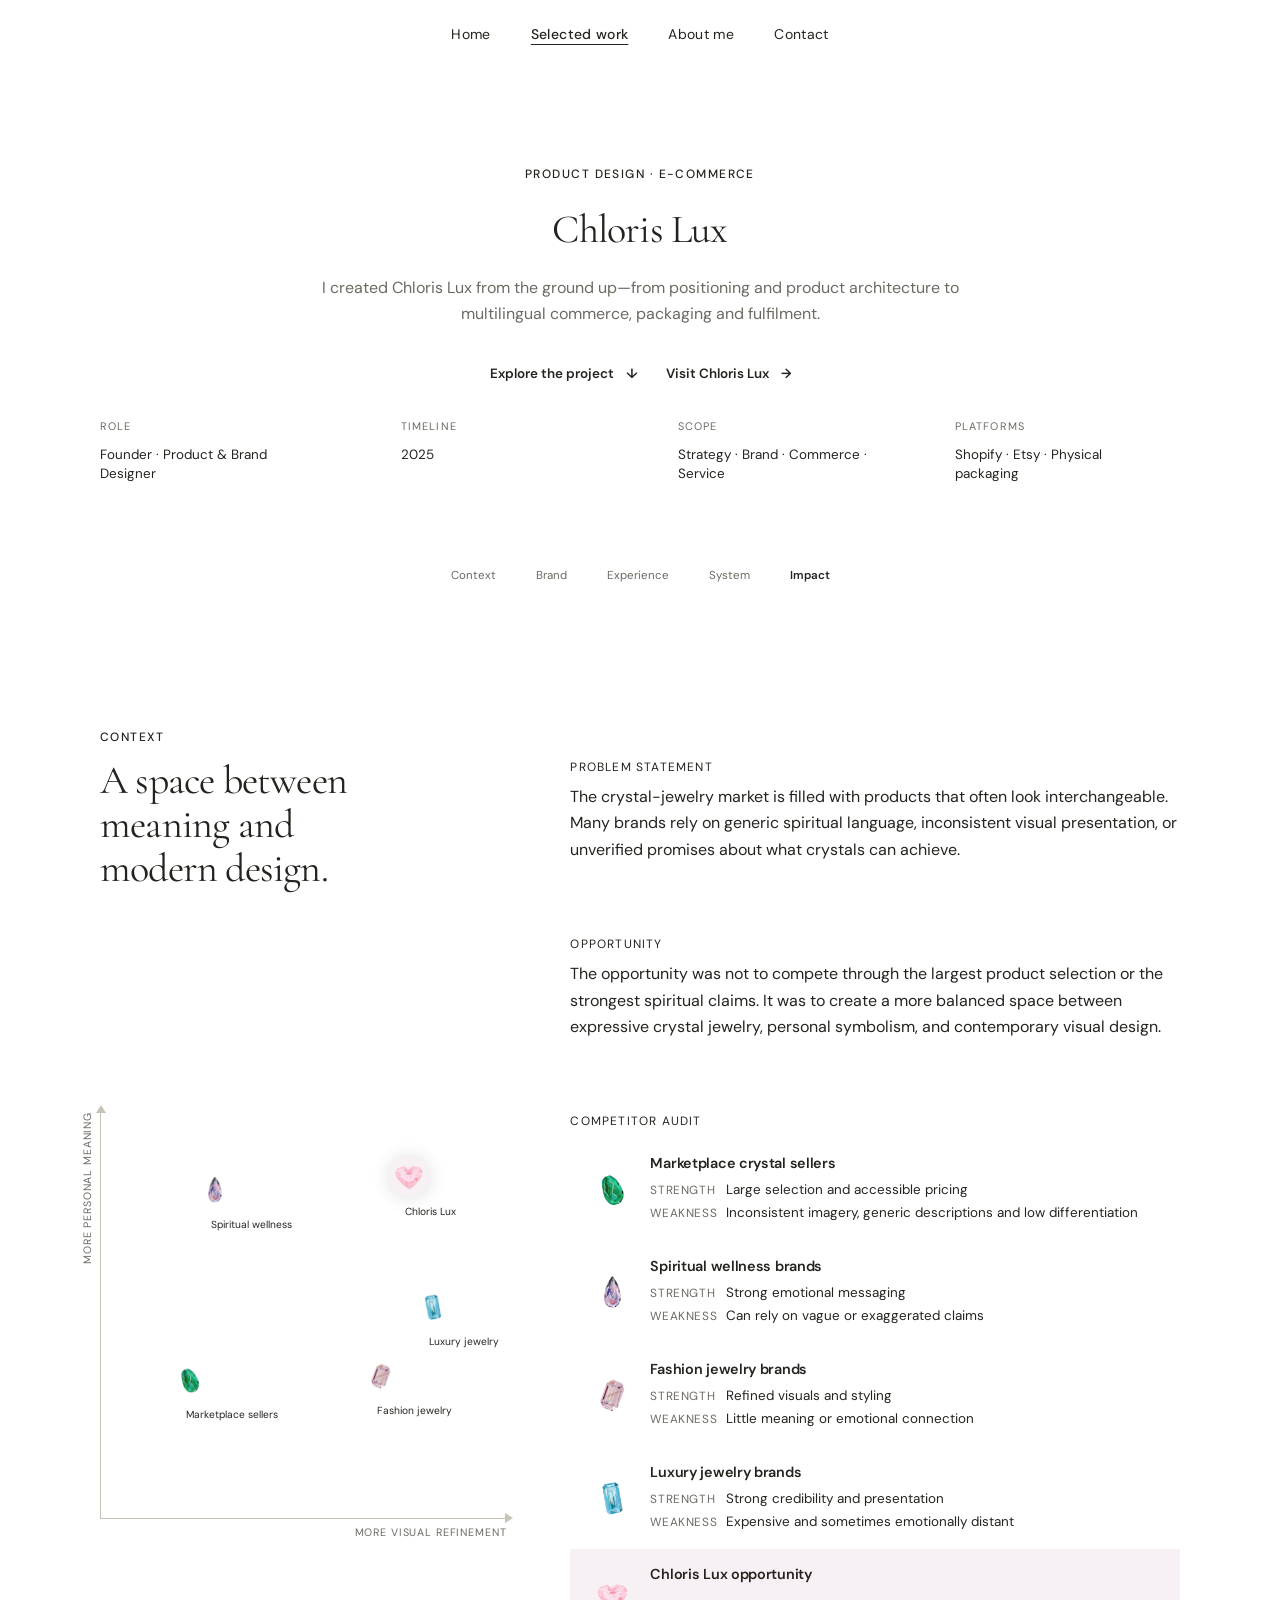
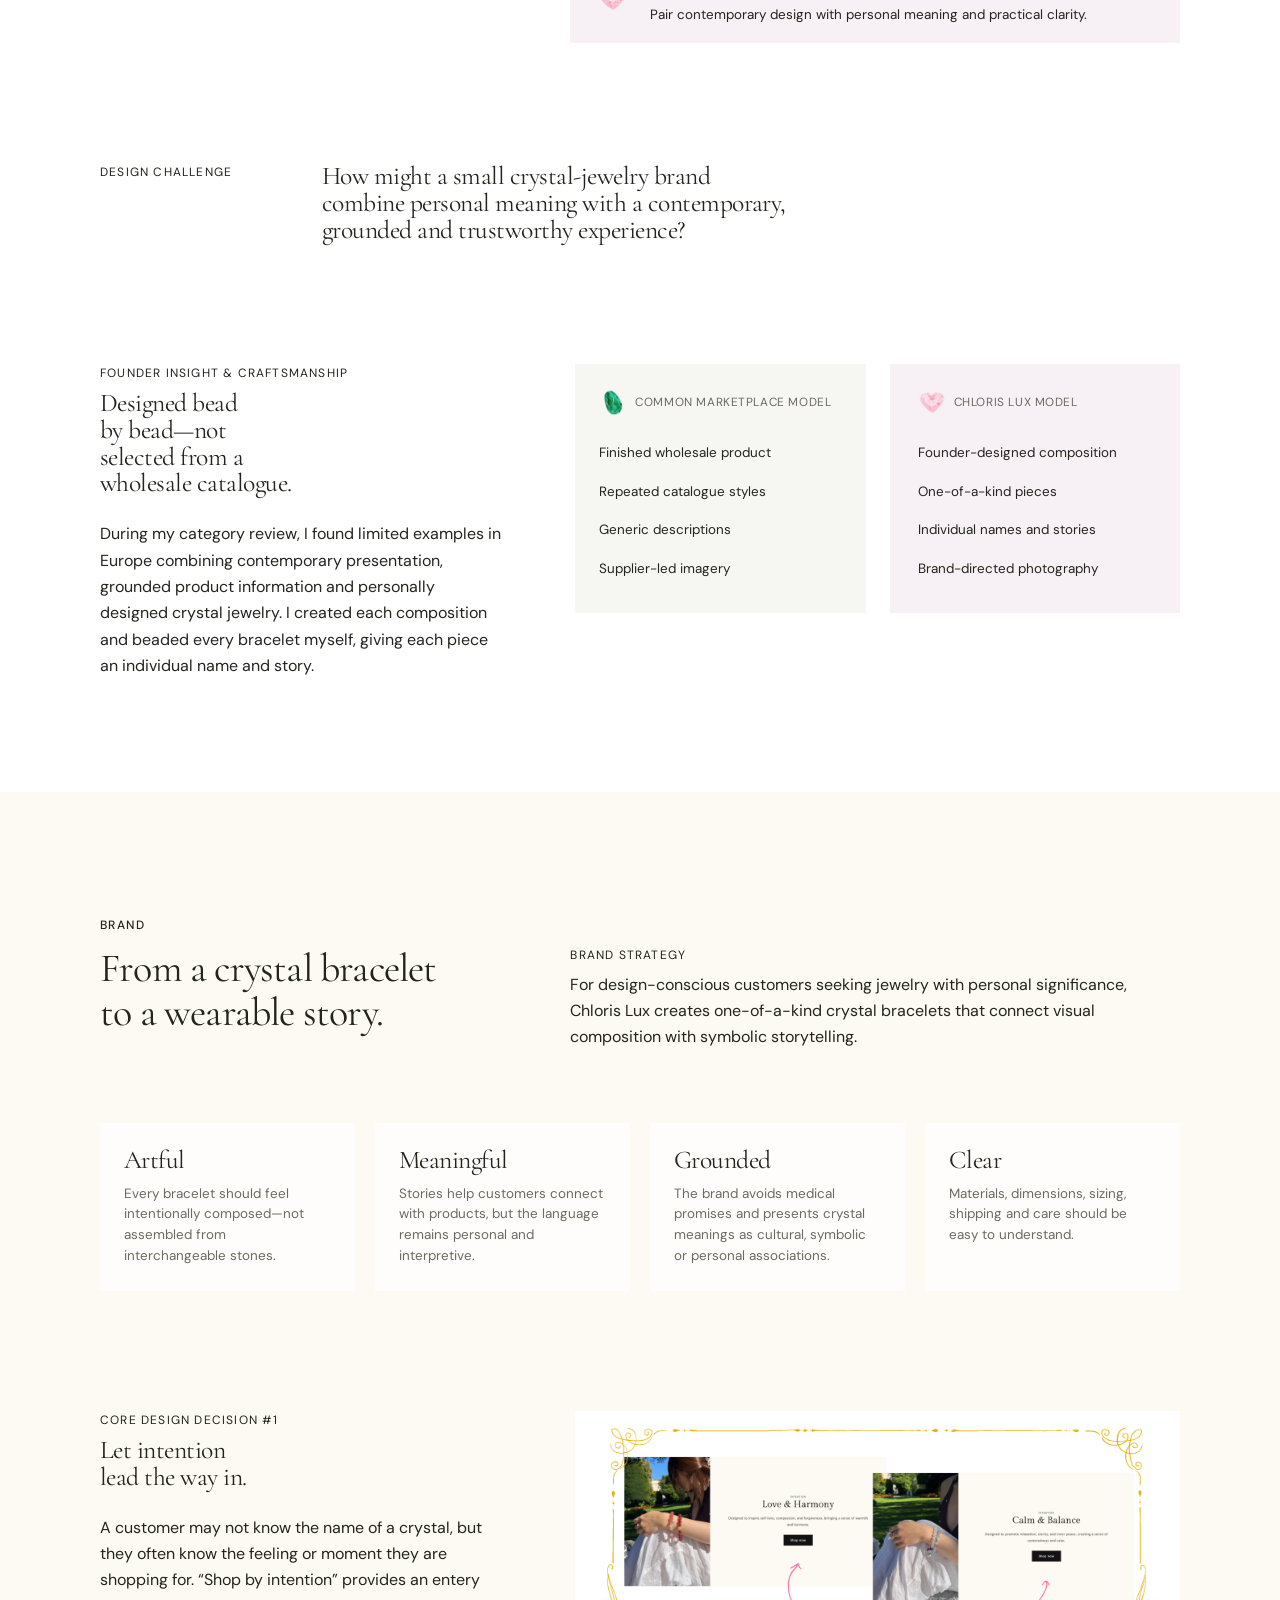
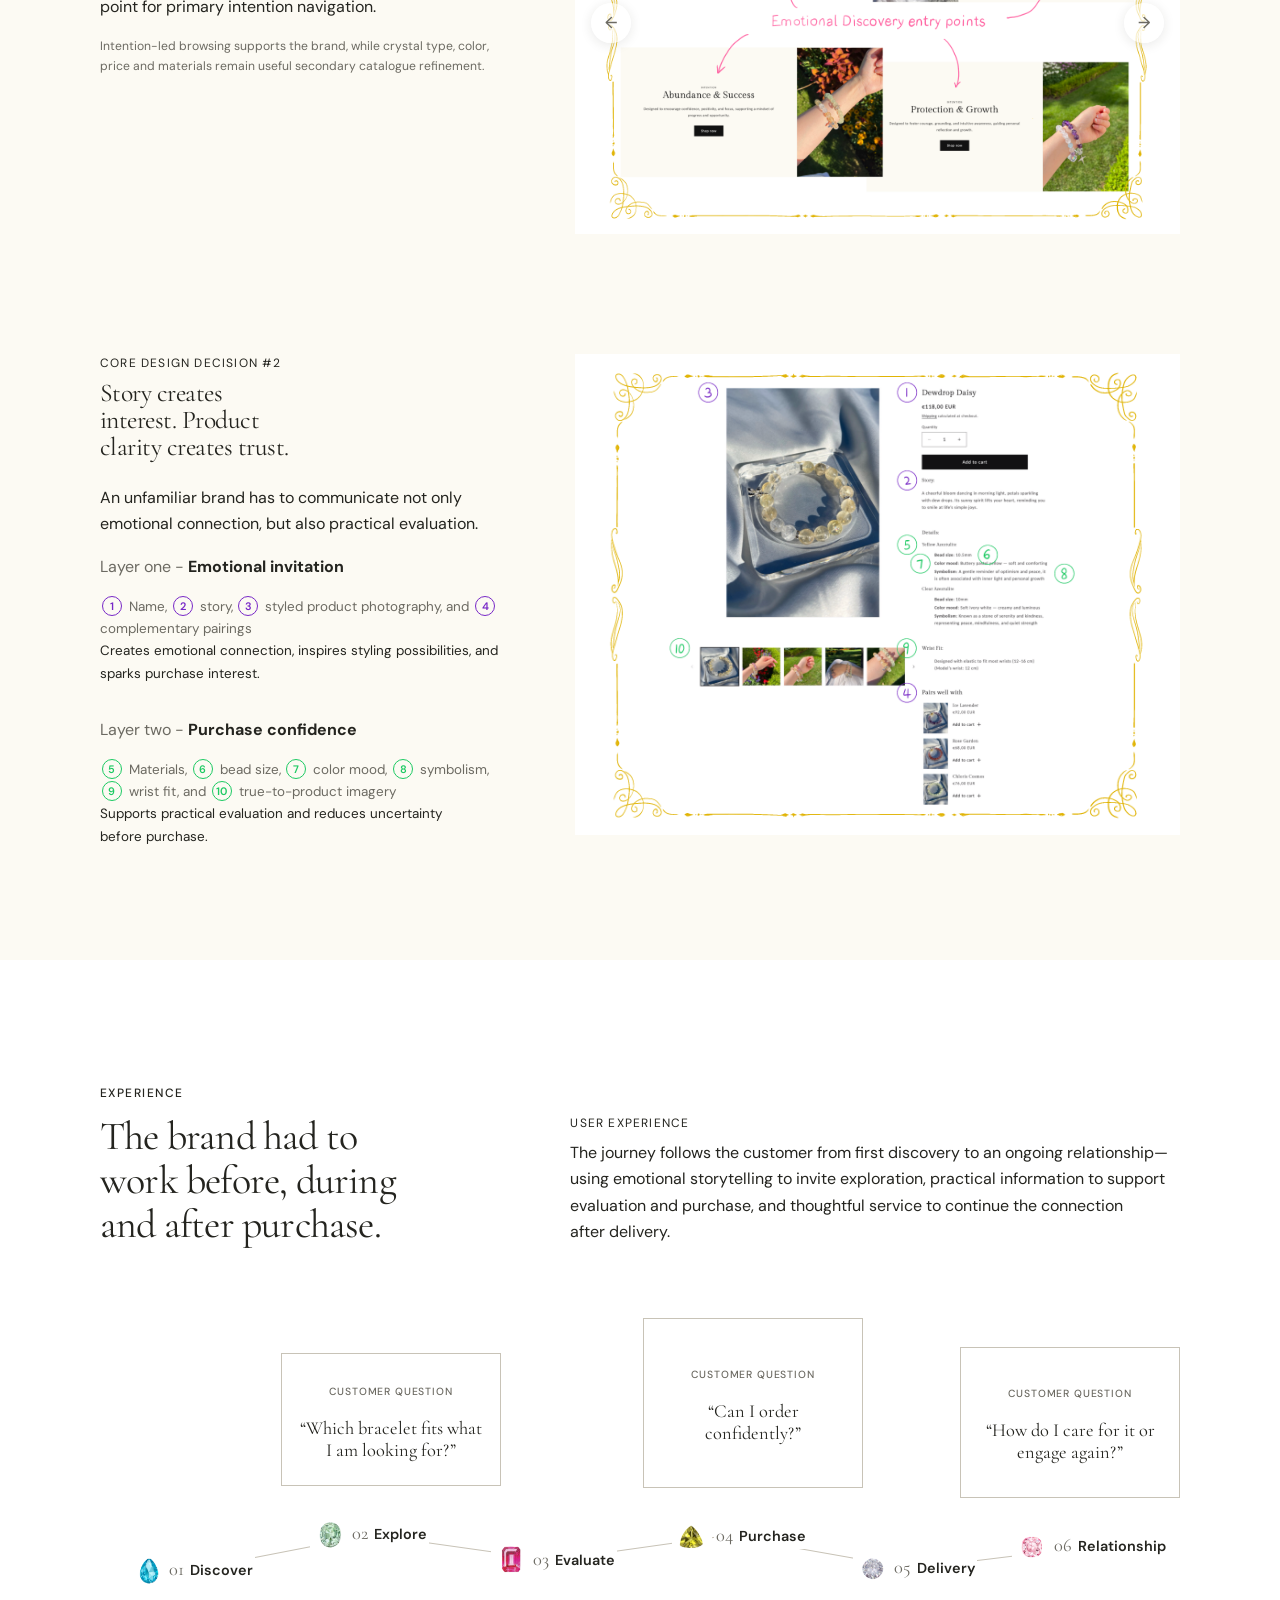
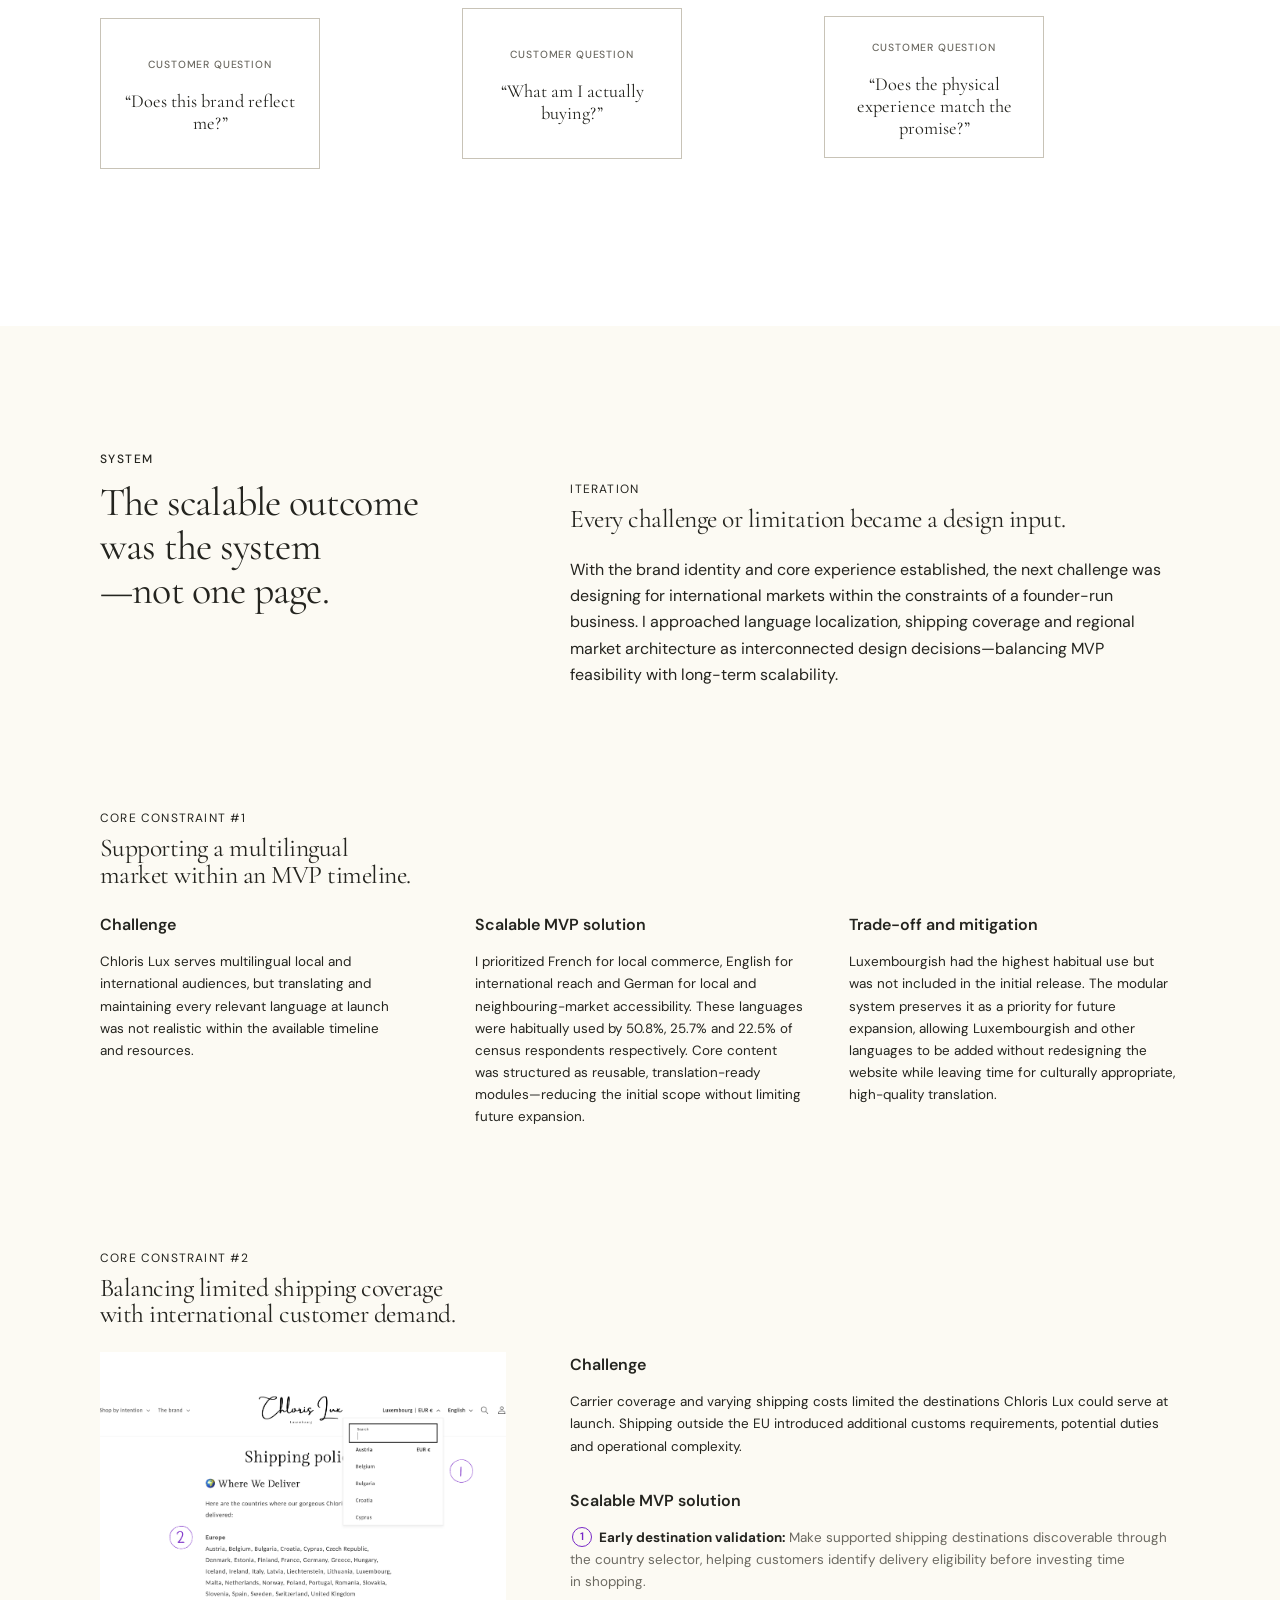
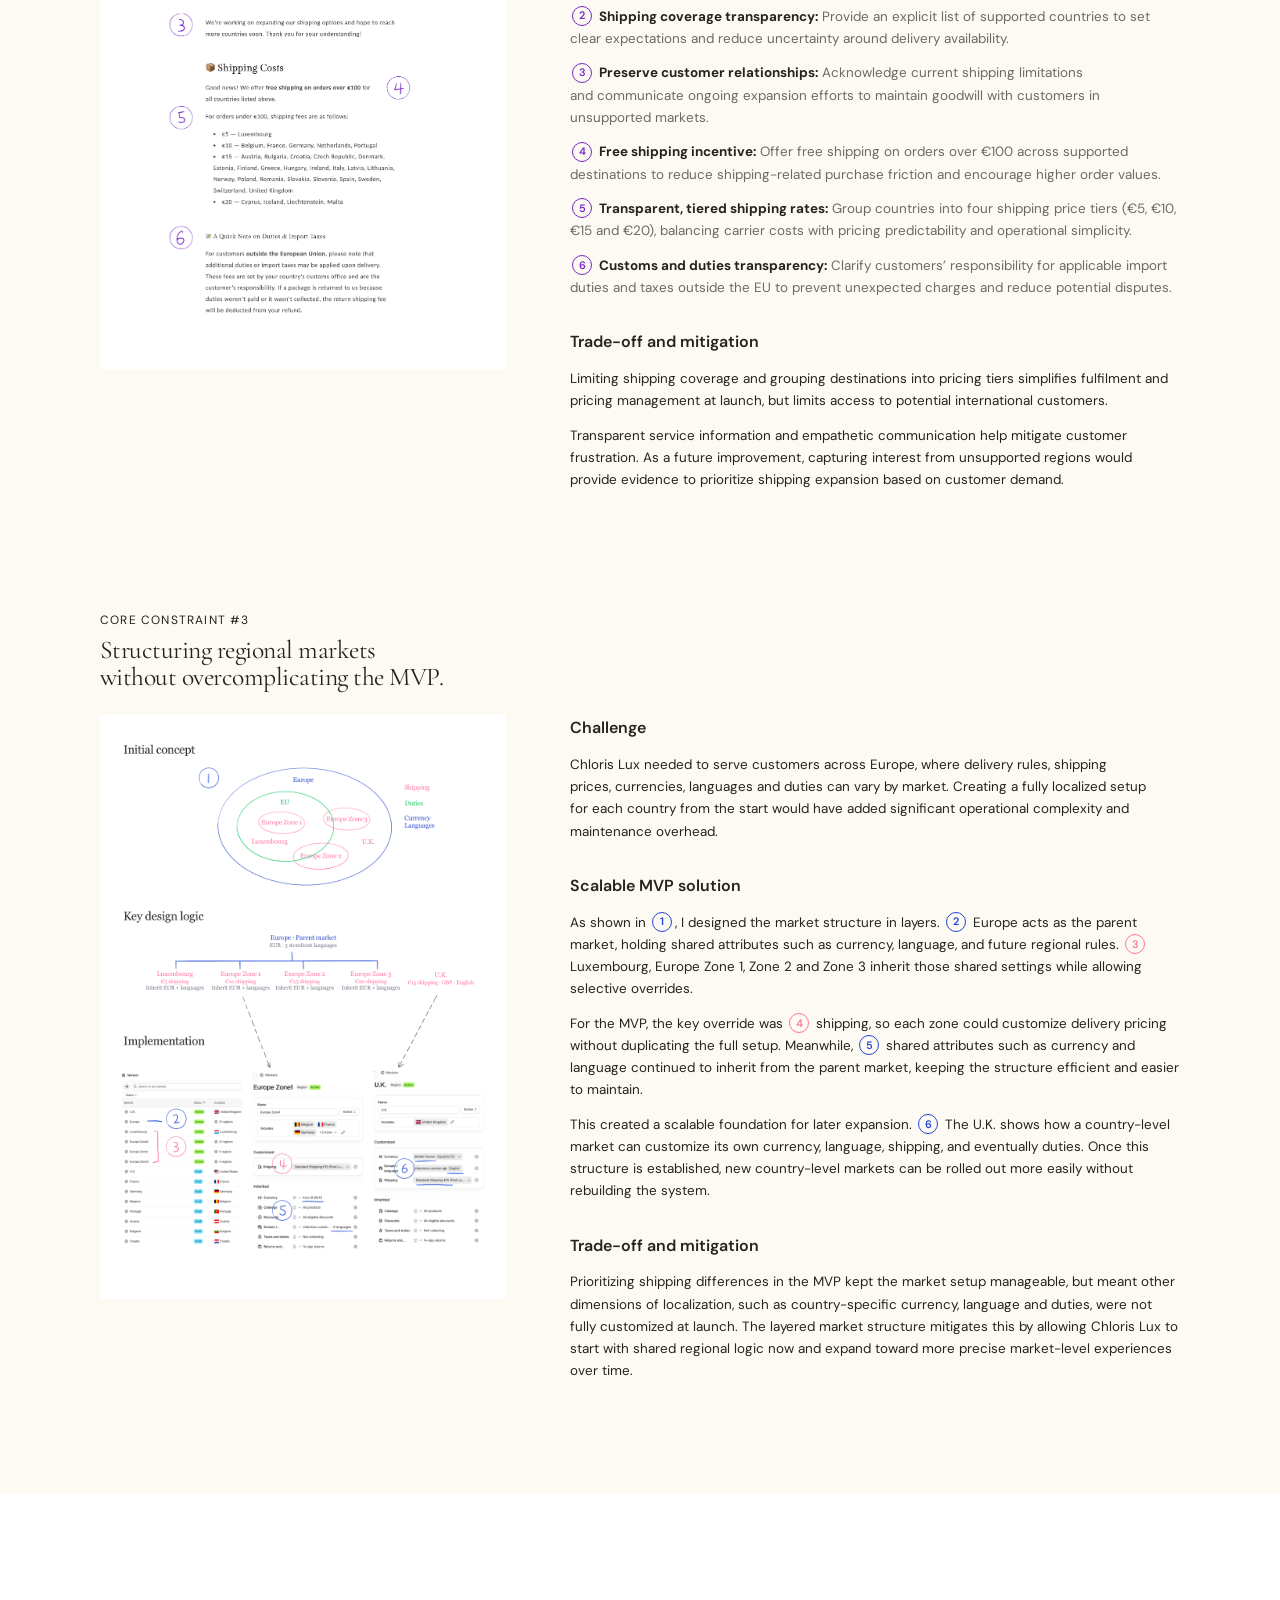
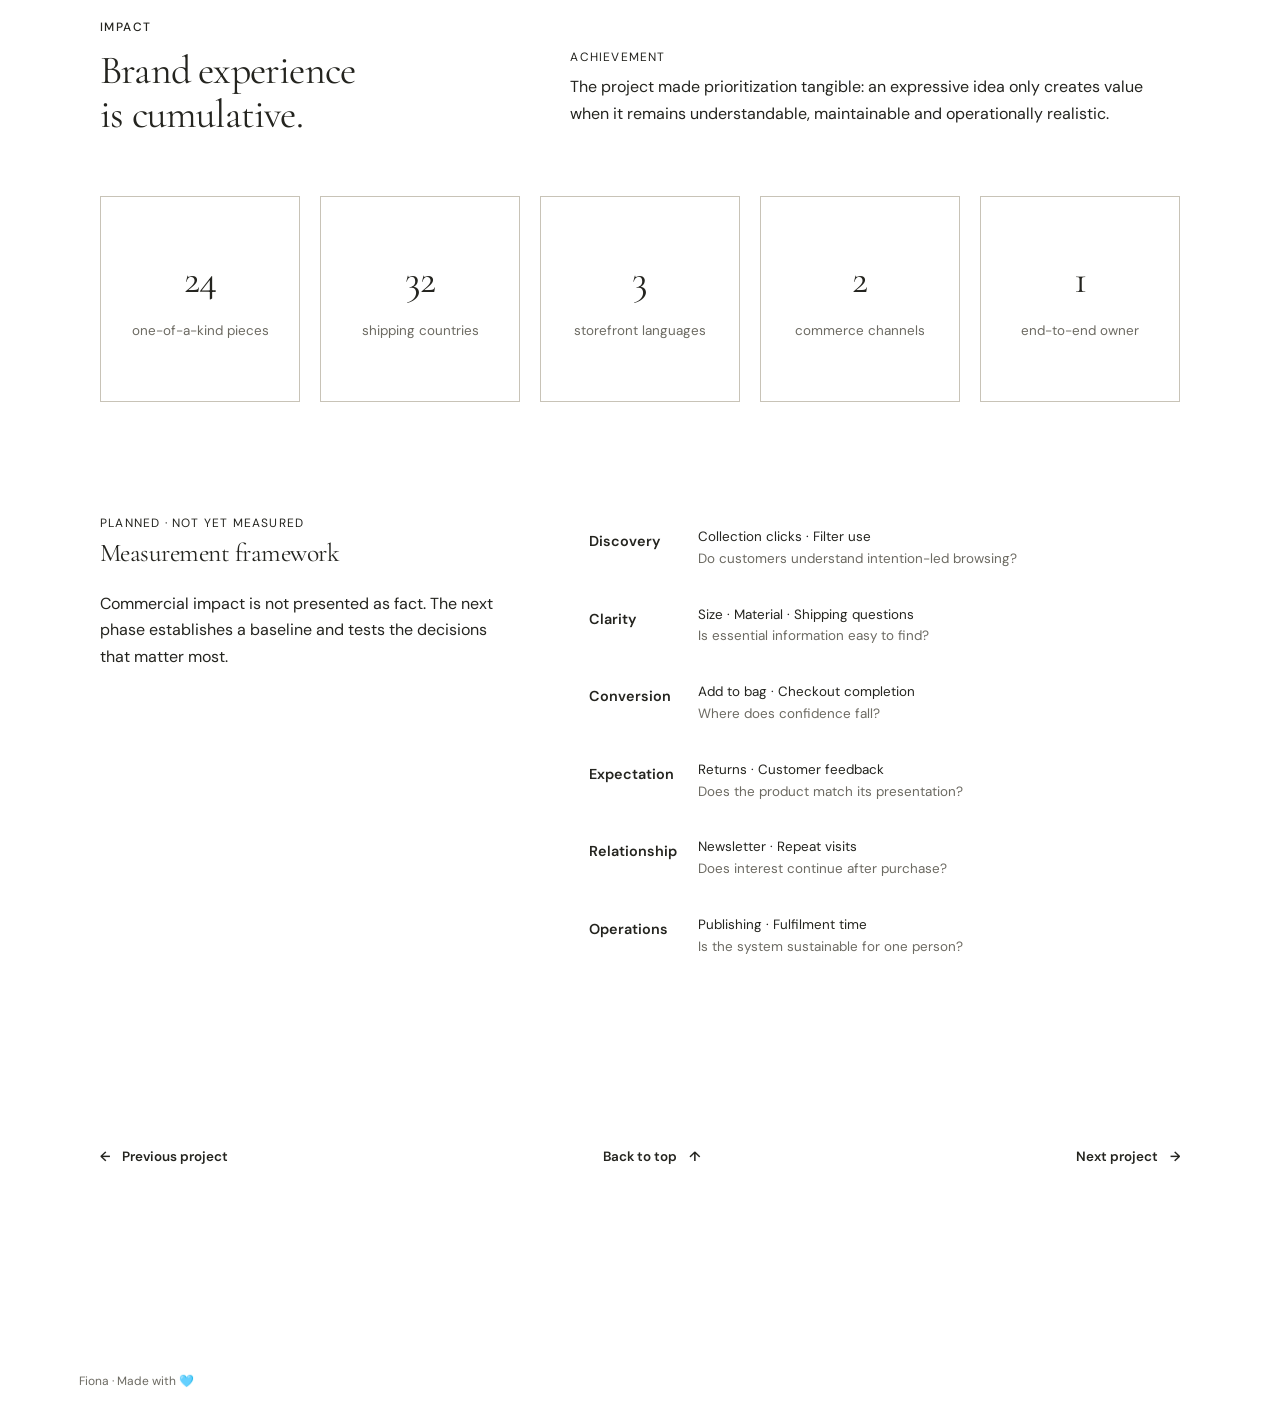
==== commit 83ce1972: "Remove visible census source note" ====
--- a/chloris-lux.html
+++ b/chloris-lux.html
@@ -512,9 +512,6 @@
                 <p class="product-layer-outcome">Luxembourgish had the highest habitual use but was not included in the initial release. The modular system preserves it as a priority for future expansion, allowing Luxembourgish and other languages to be added without redesigning the website while leaving time for culturally appropriate, high-quality translation.</p>
               </section>
             </div>
-            <p class="constraint-source">
-              Source: <a href="https://statistiques.public.lu/en/publications/recensement/diversite-linguistique.html" target="_blank" rel="noopener noreferrer">STATEC, Luxembourg 2021 population census</a>. Languages habitually used at home, work or school; multiple answers were possible.
-            </p>
           </div>
 
           <div class="constraints">
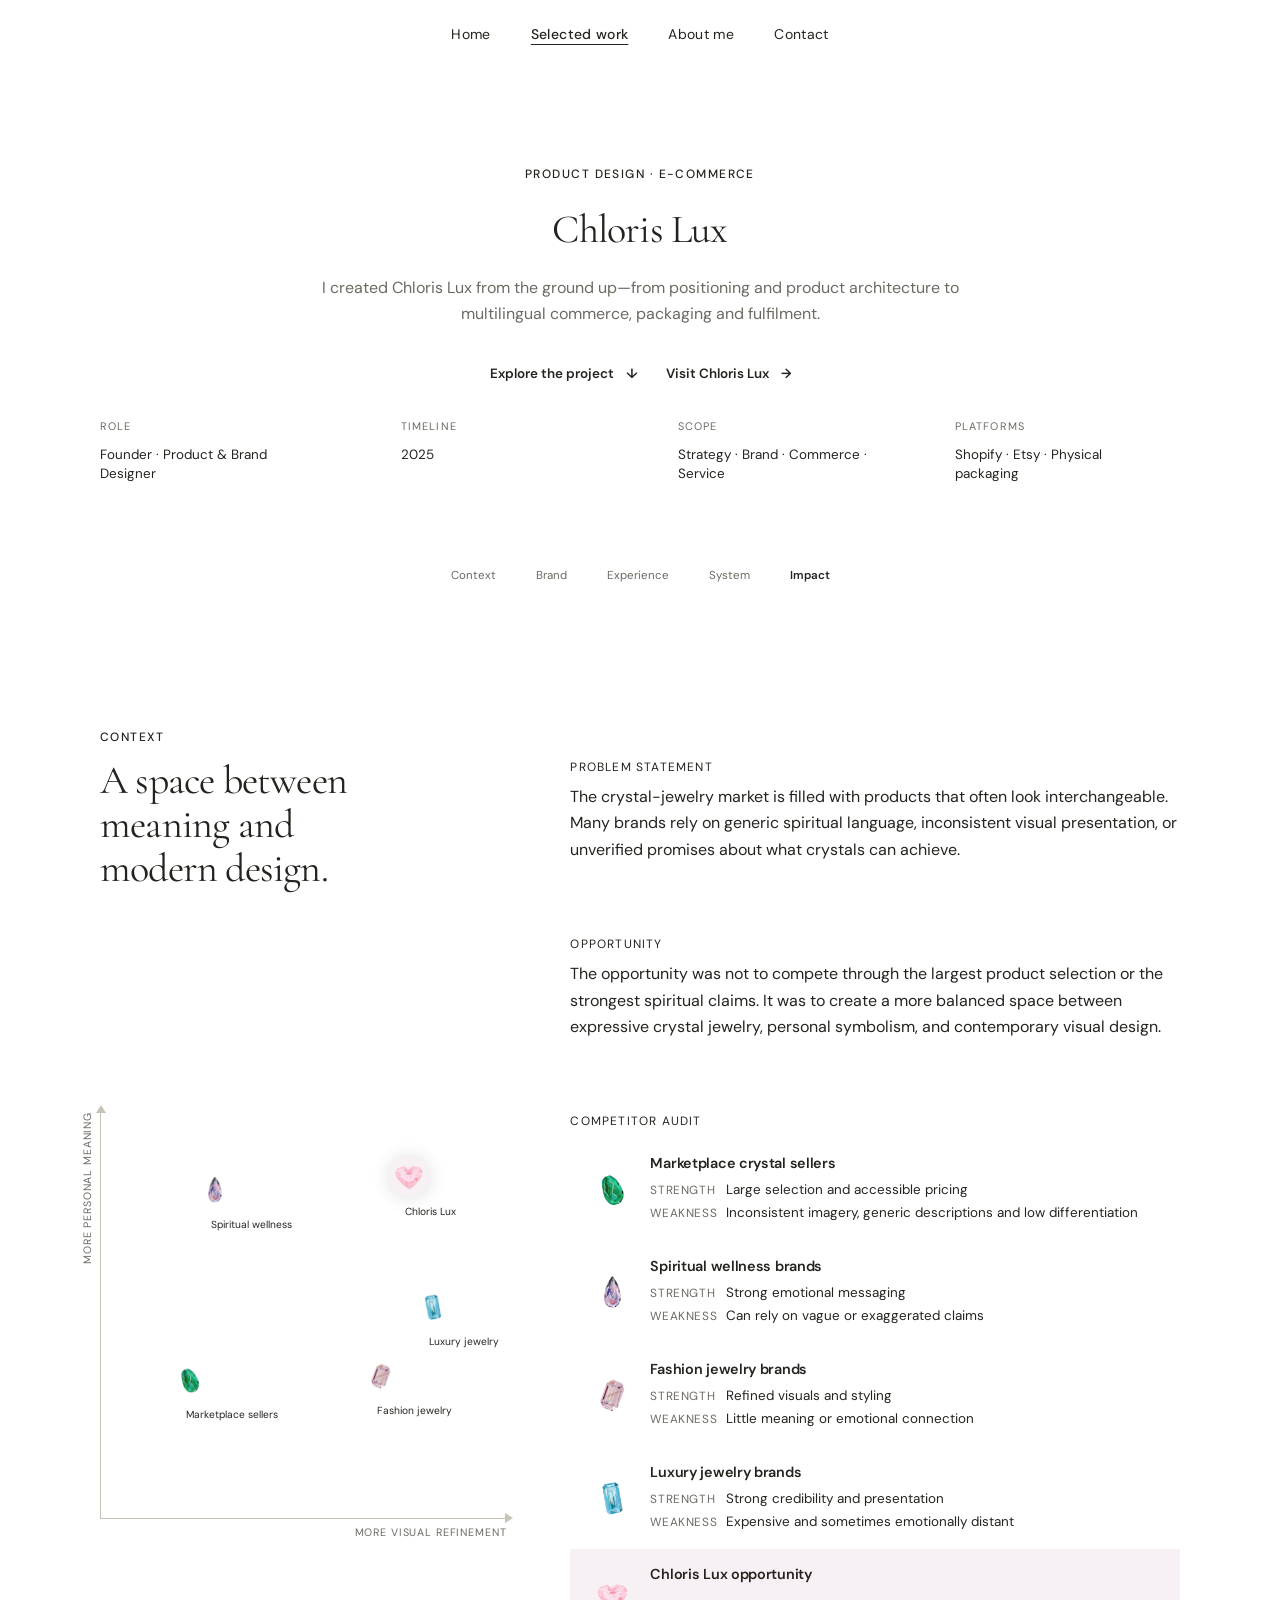
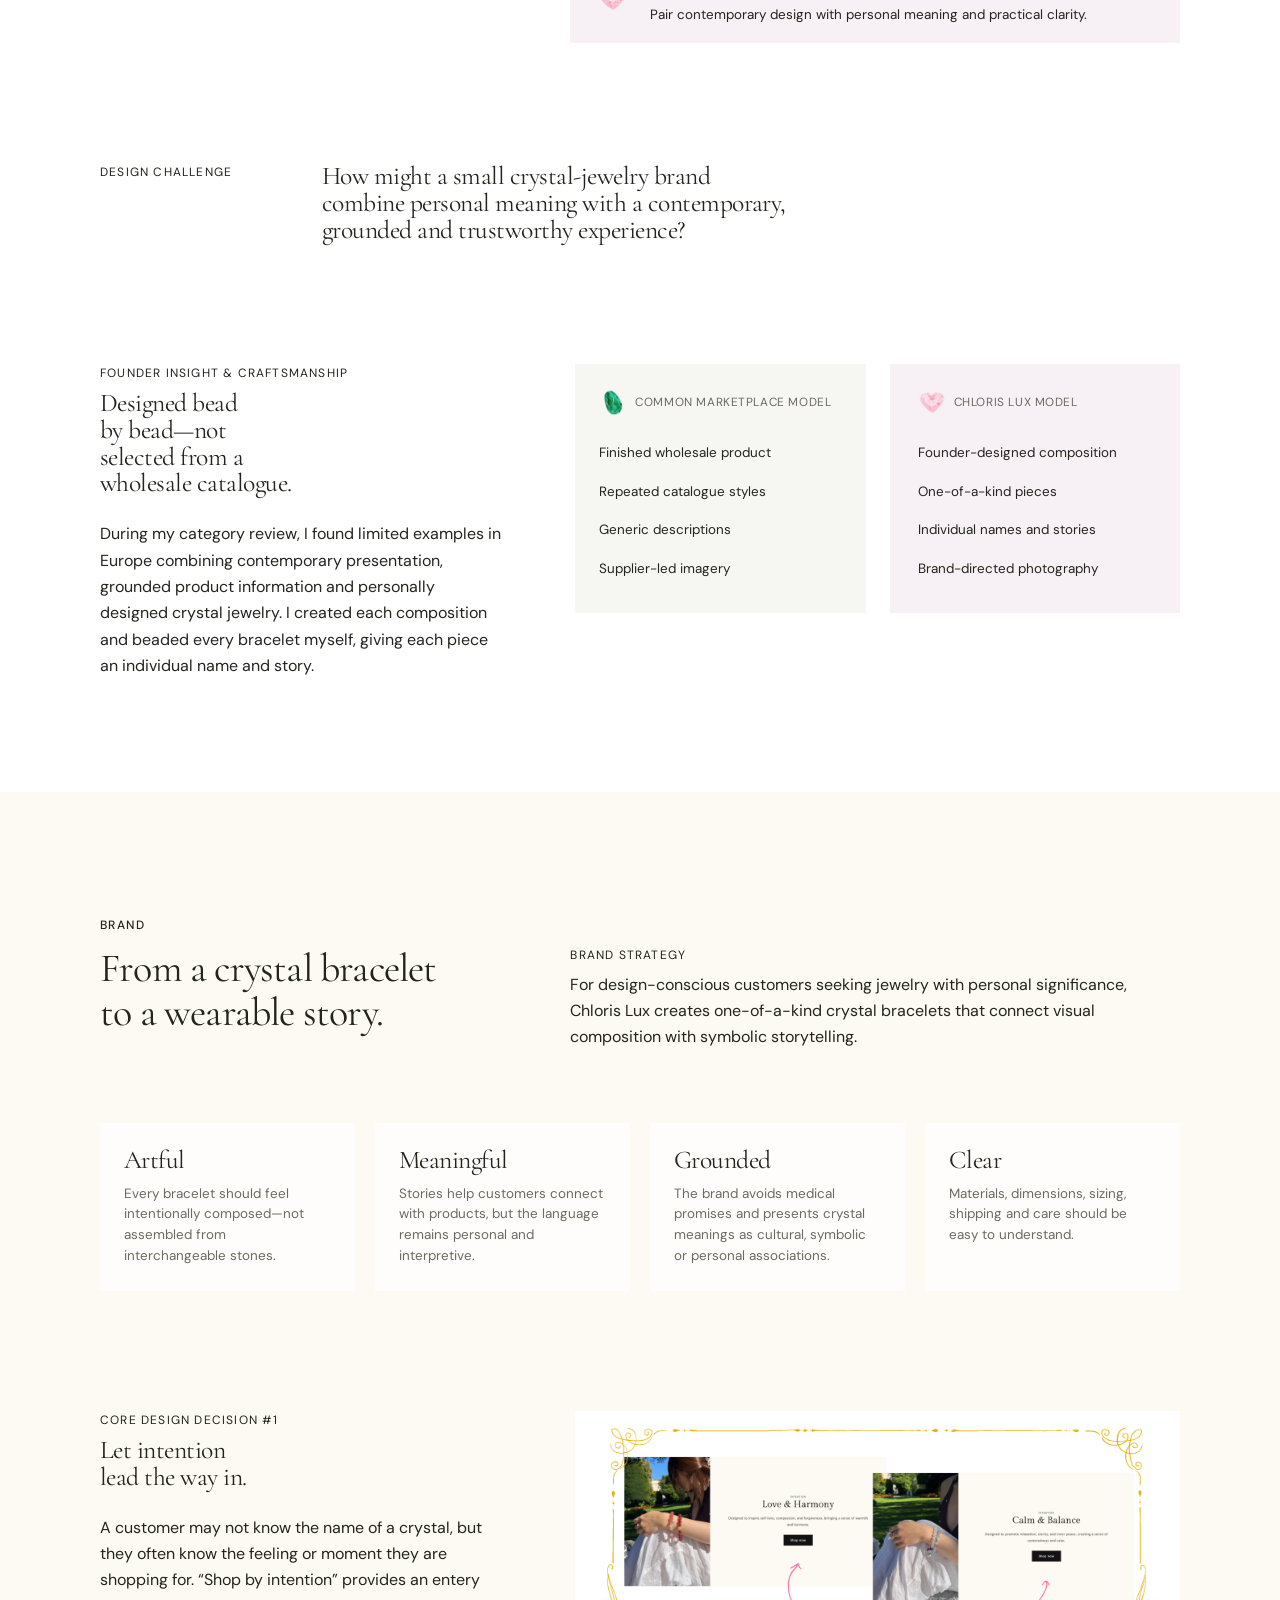
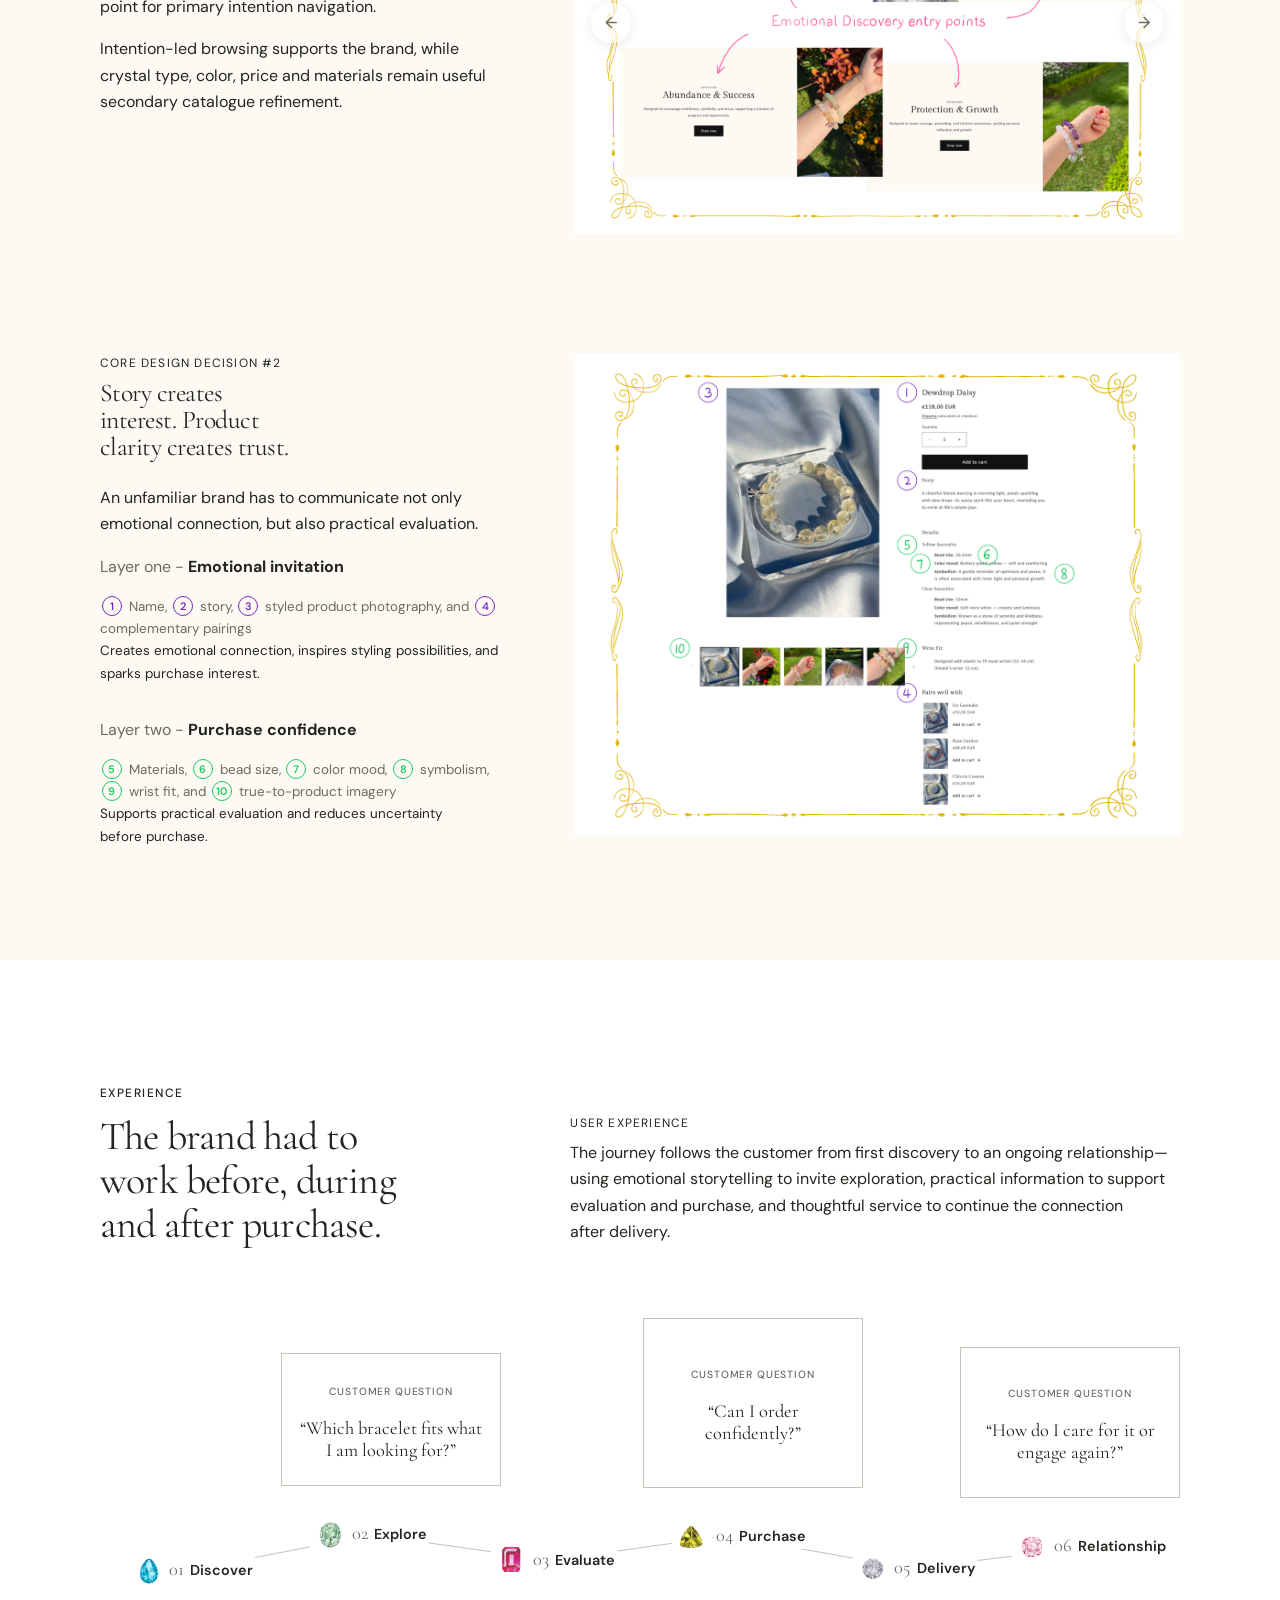
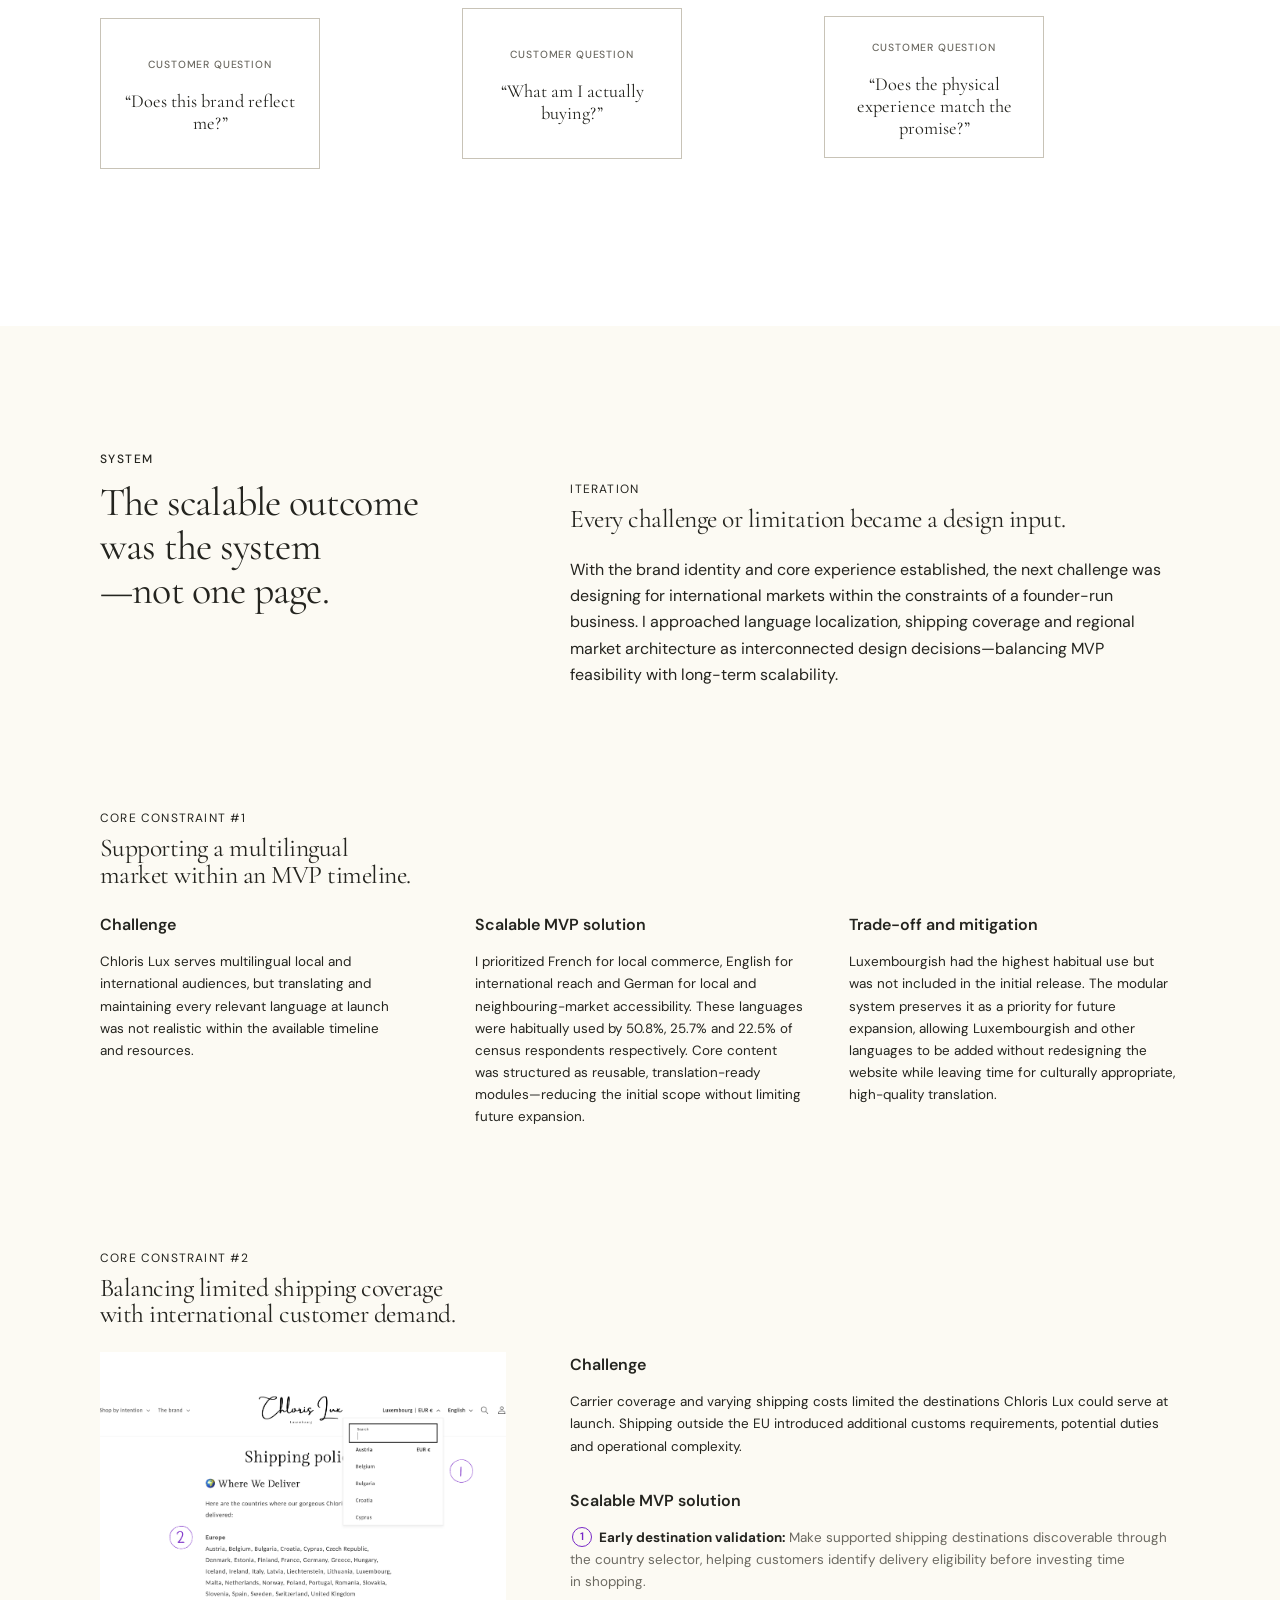
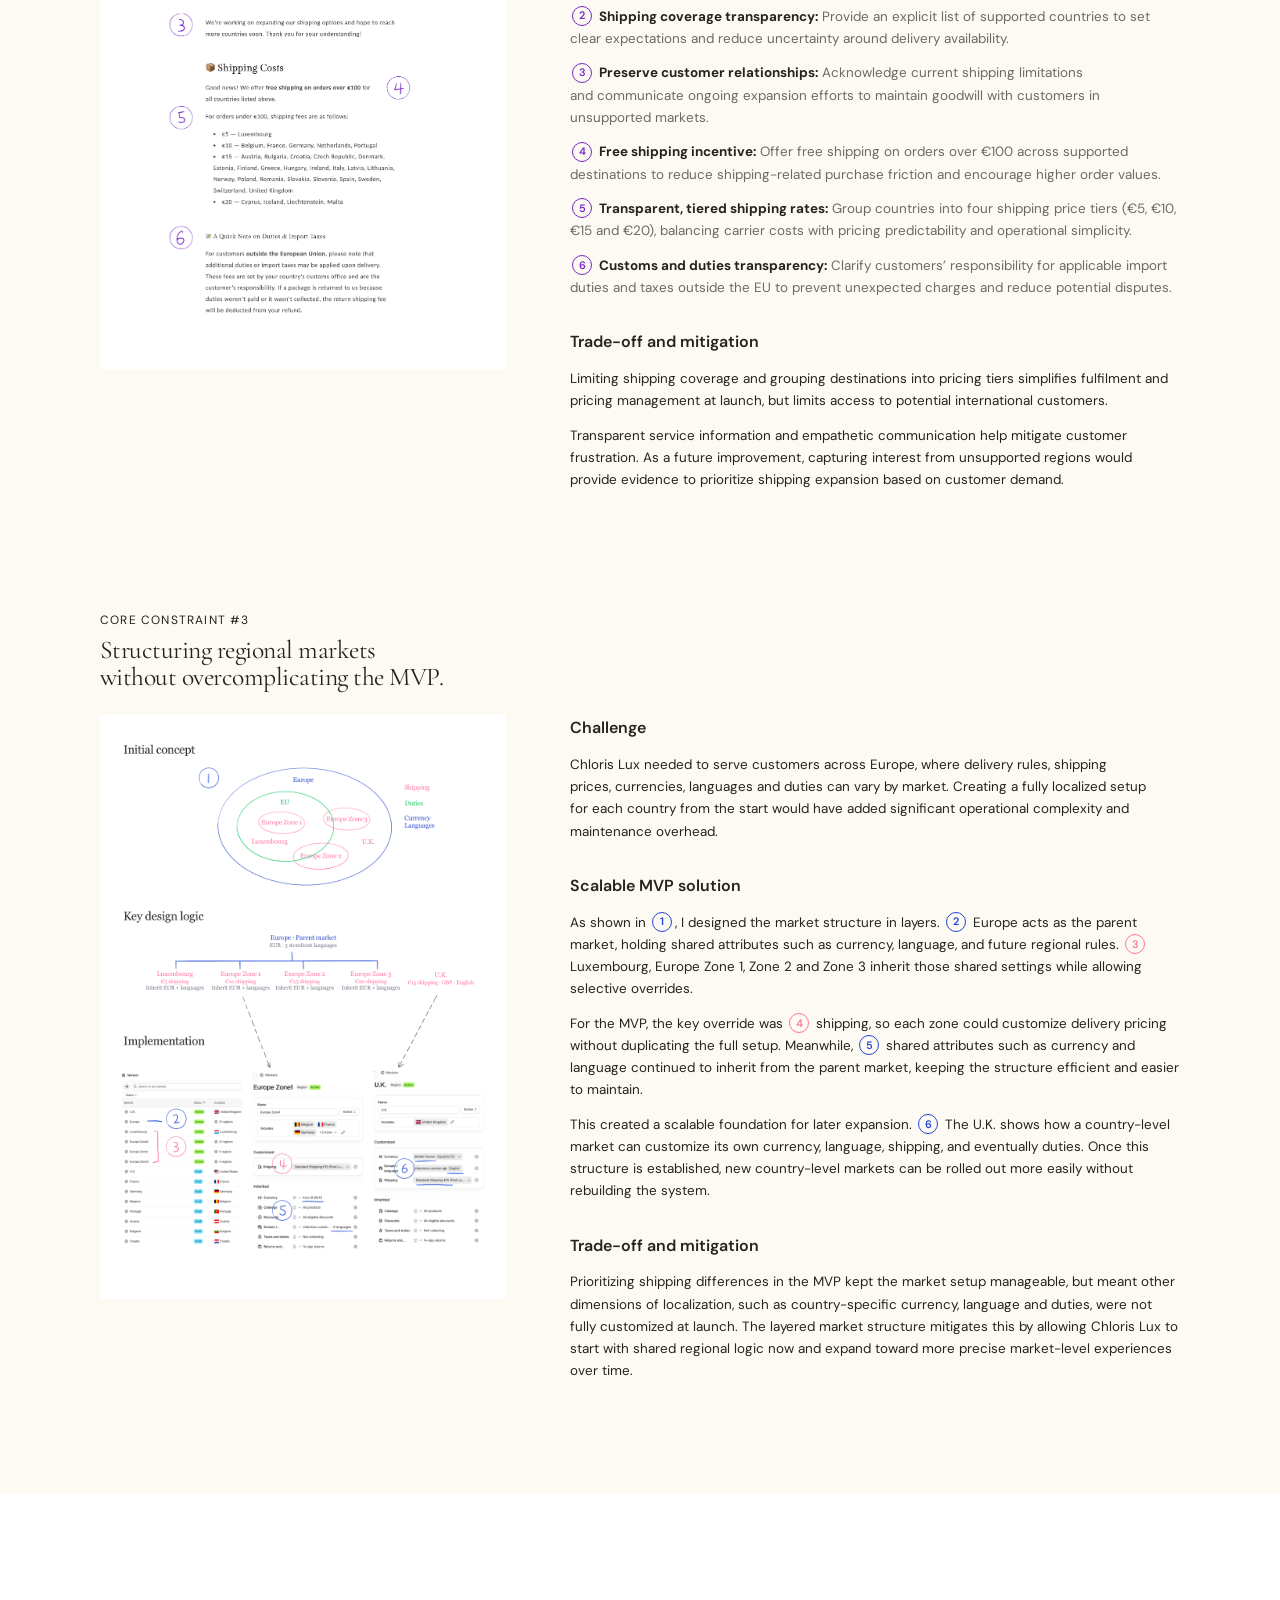
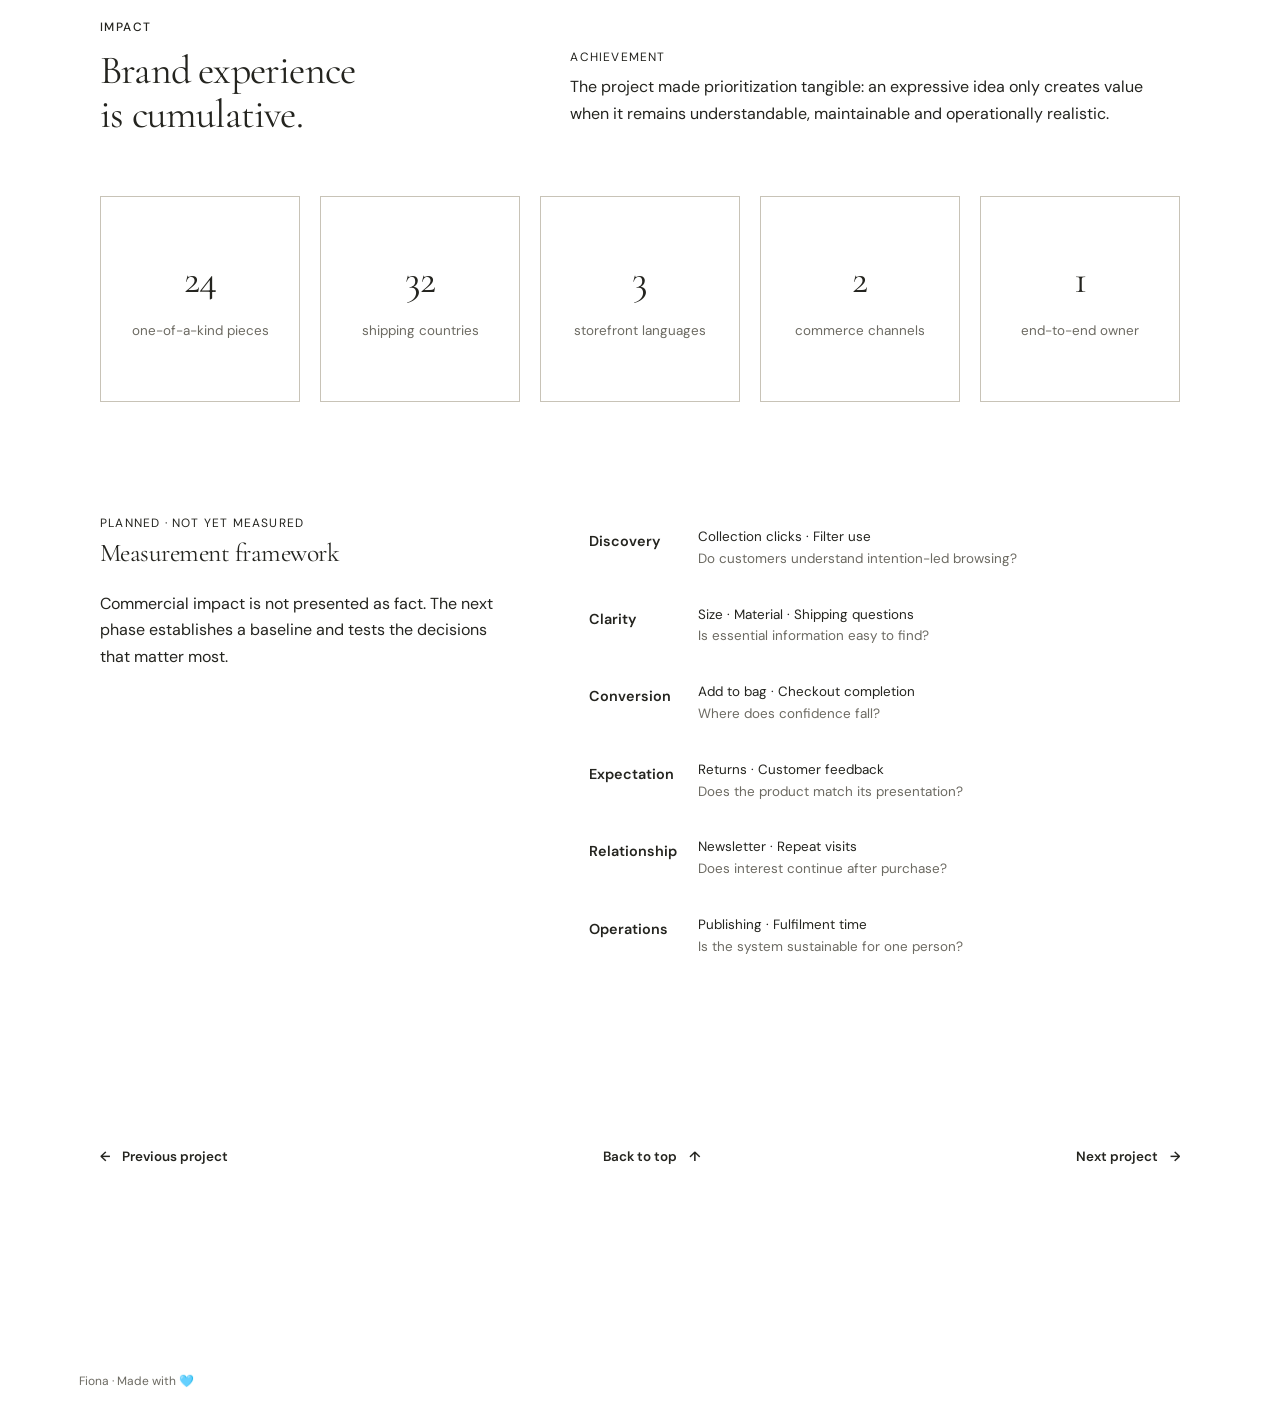
==== commit 07aed73a: "Reuse section description typography for intention secondary paragraph" ====
--- a/chloris-lux.html
+++ b/chloris-lux.html
@@ -240,7 +240,7 @@
                 know the feeling or moment they are shopping for. “Shop by
                 intention” provides an entery point for primary intention navigation.
               </p>
-              <p class="secondary-route">
+              <p class="section-description secondary-route">
                 Intention-led browsing supports the brand, while crystal type, color, price and materials remain useful secondary catalogue refinement.
               </p>
             </div>
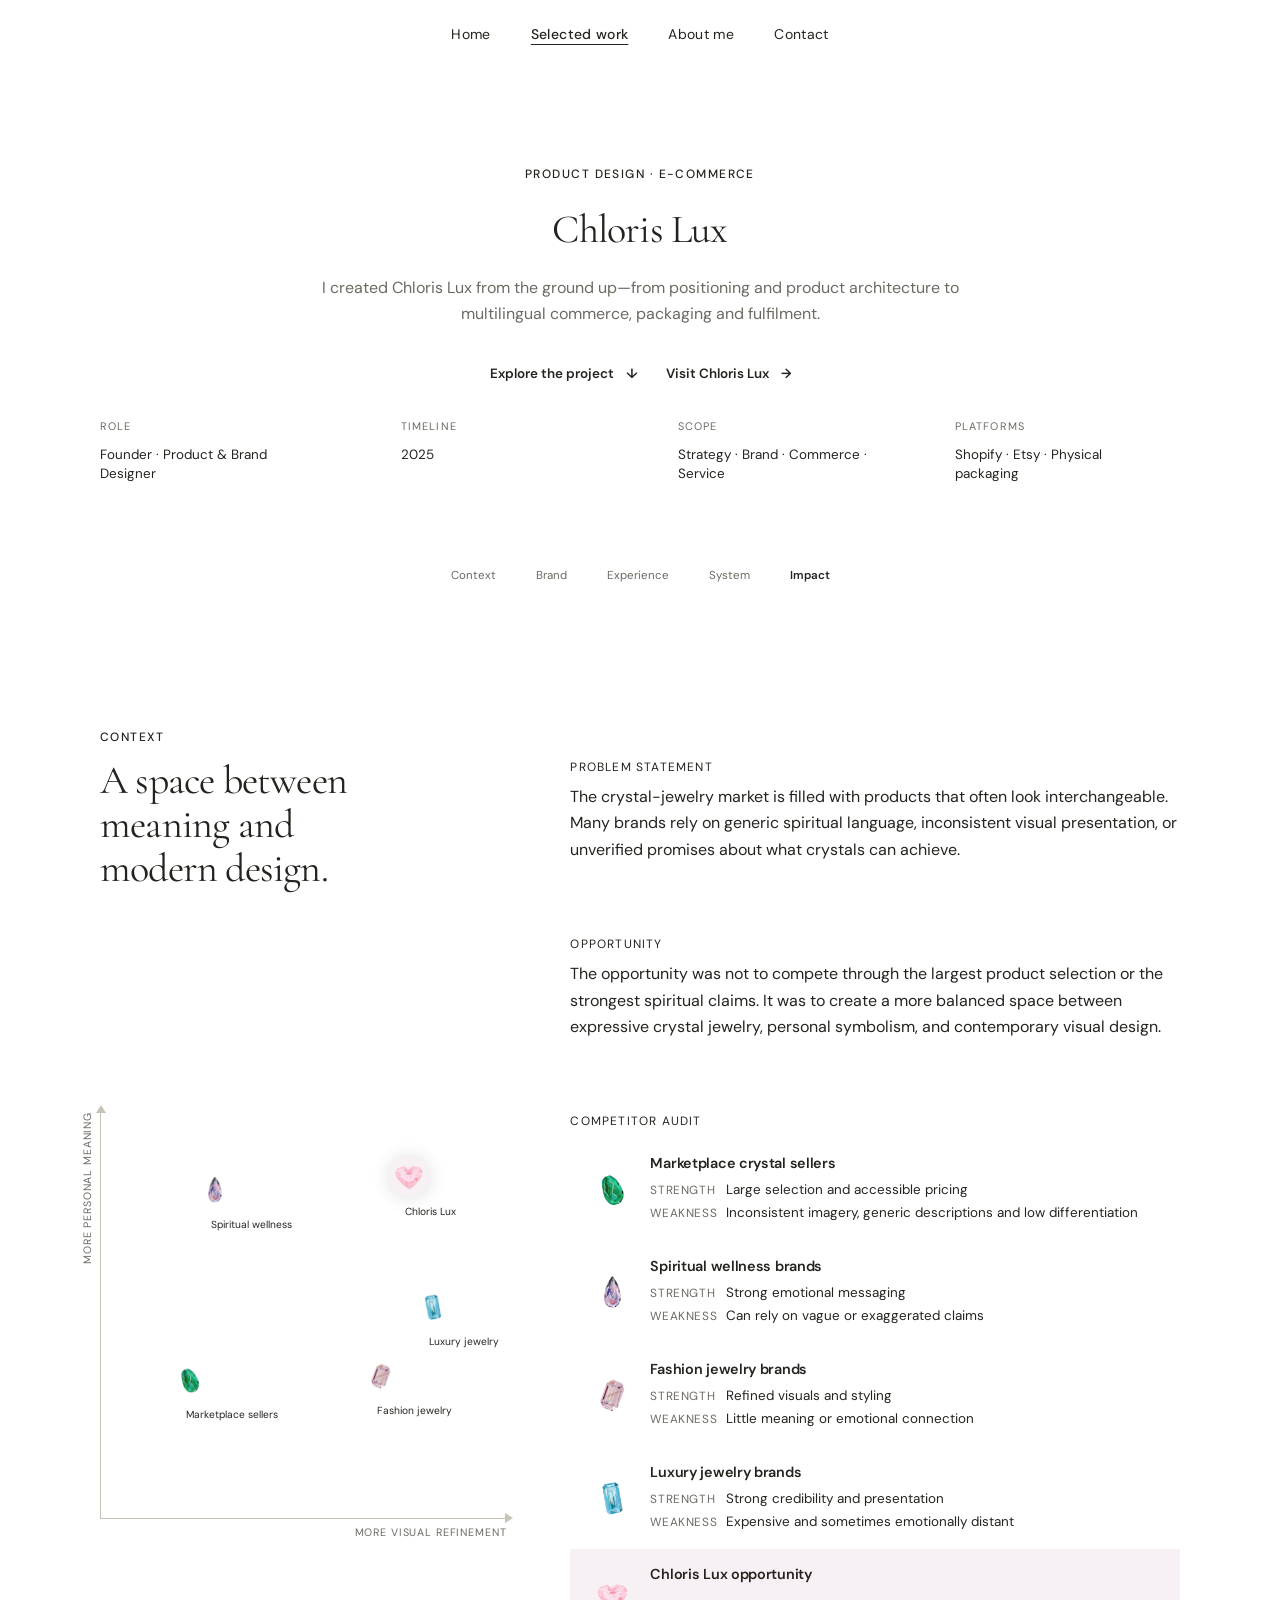
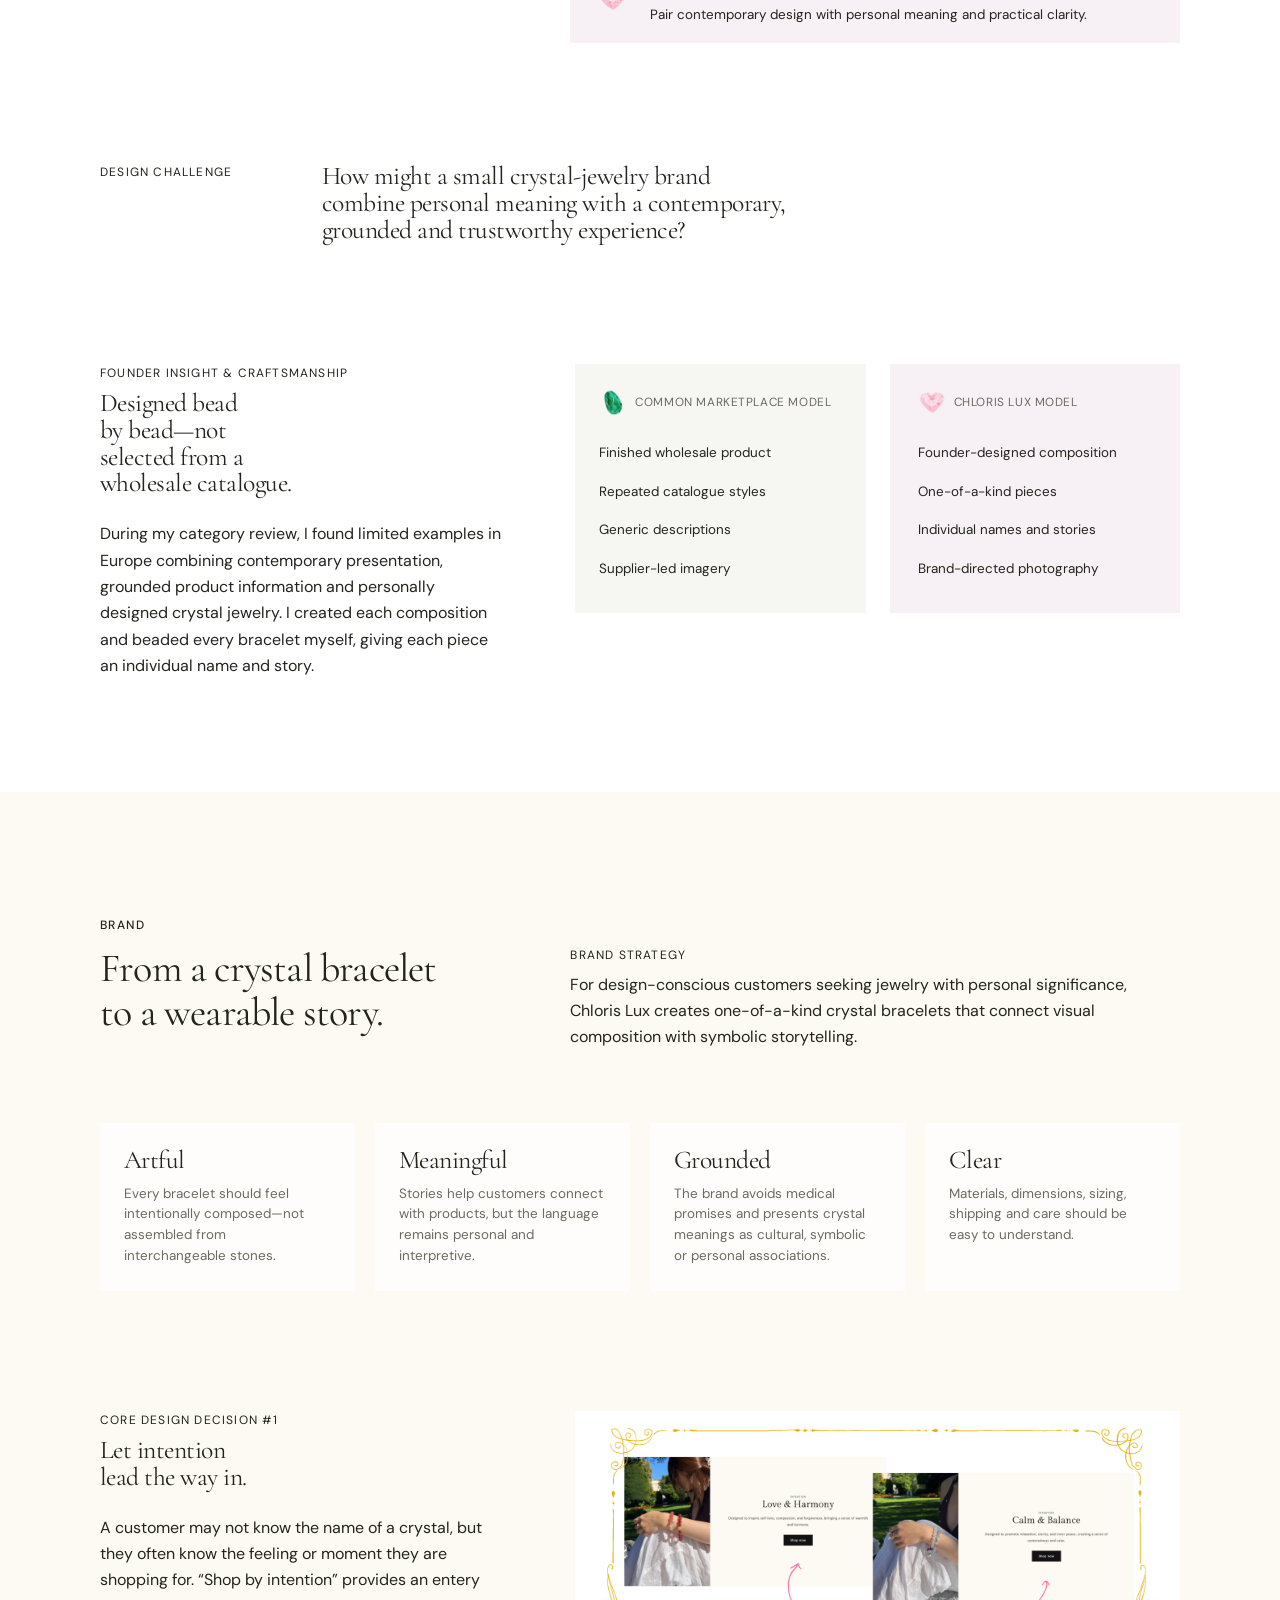
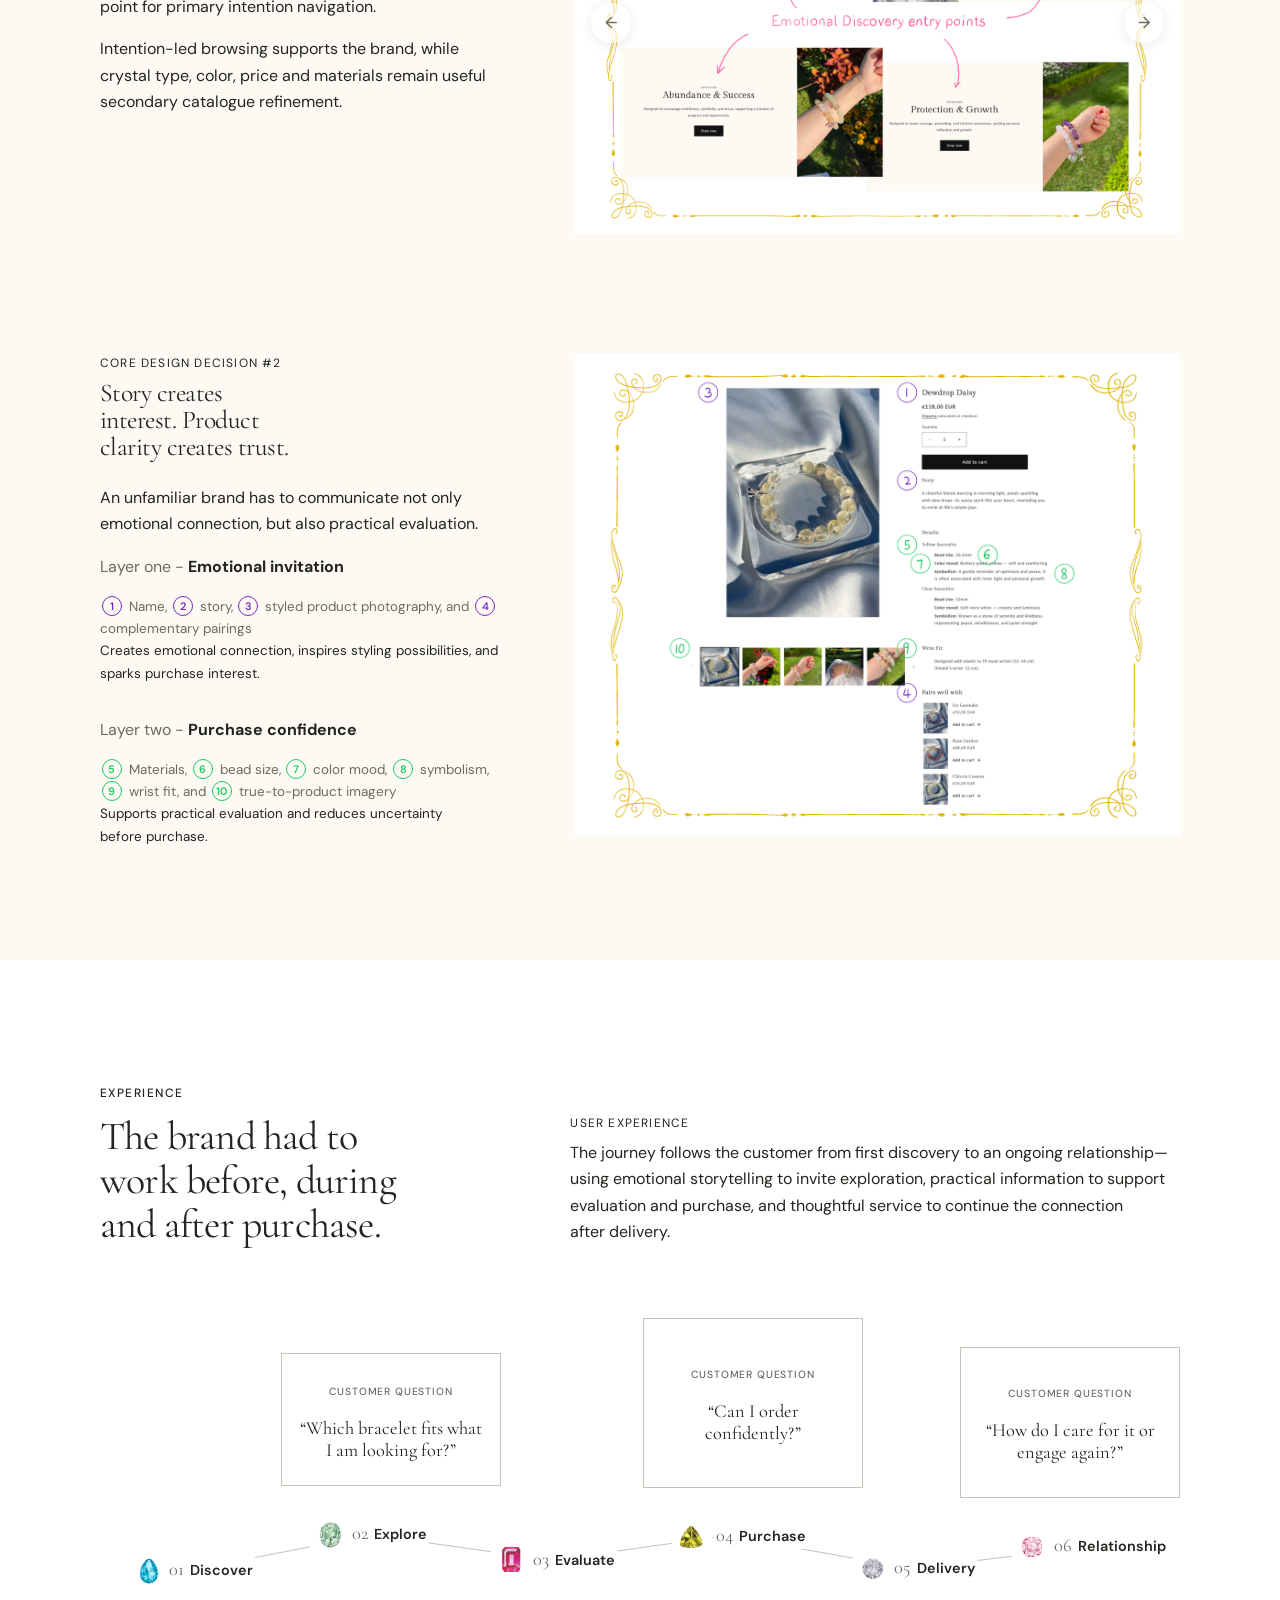
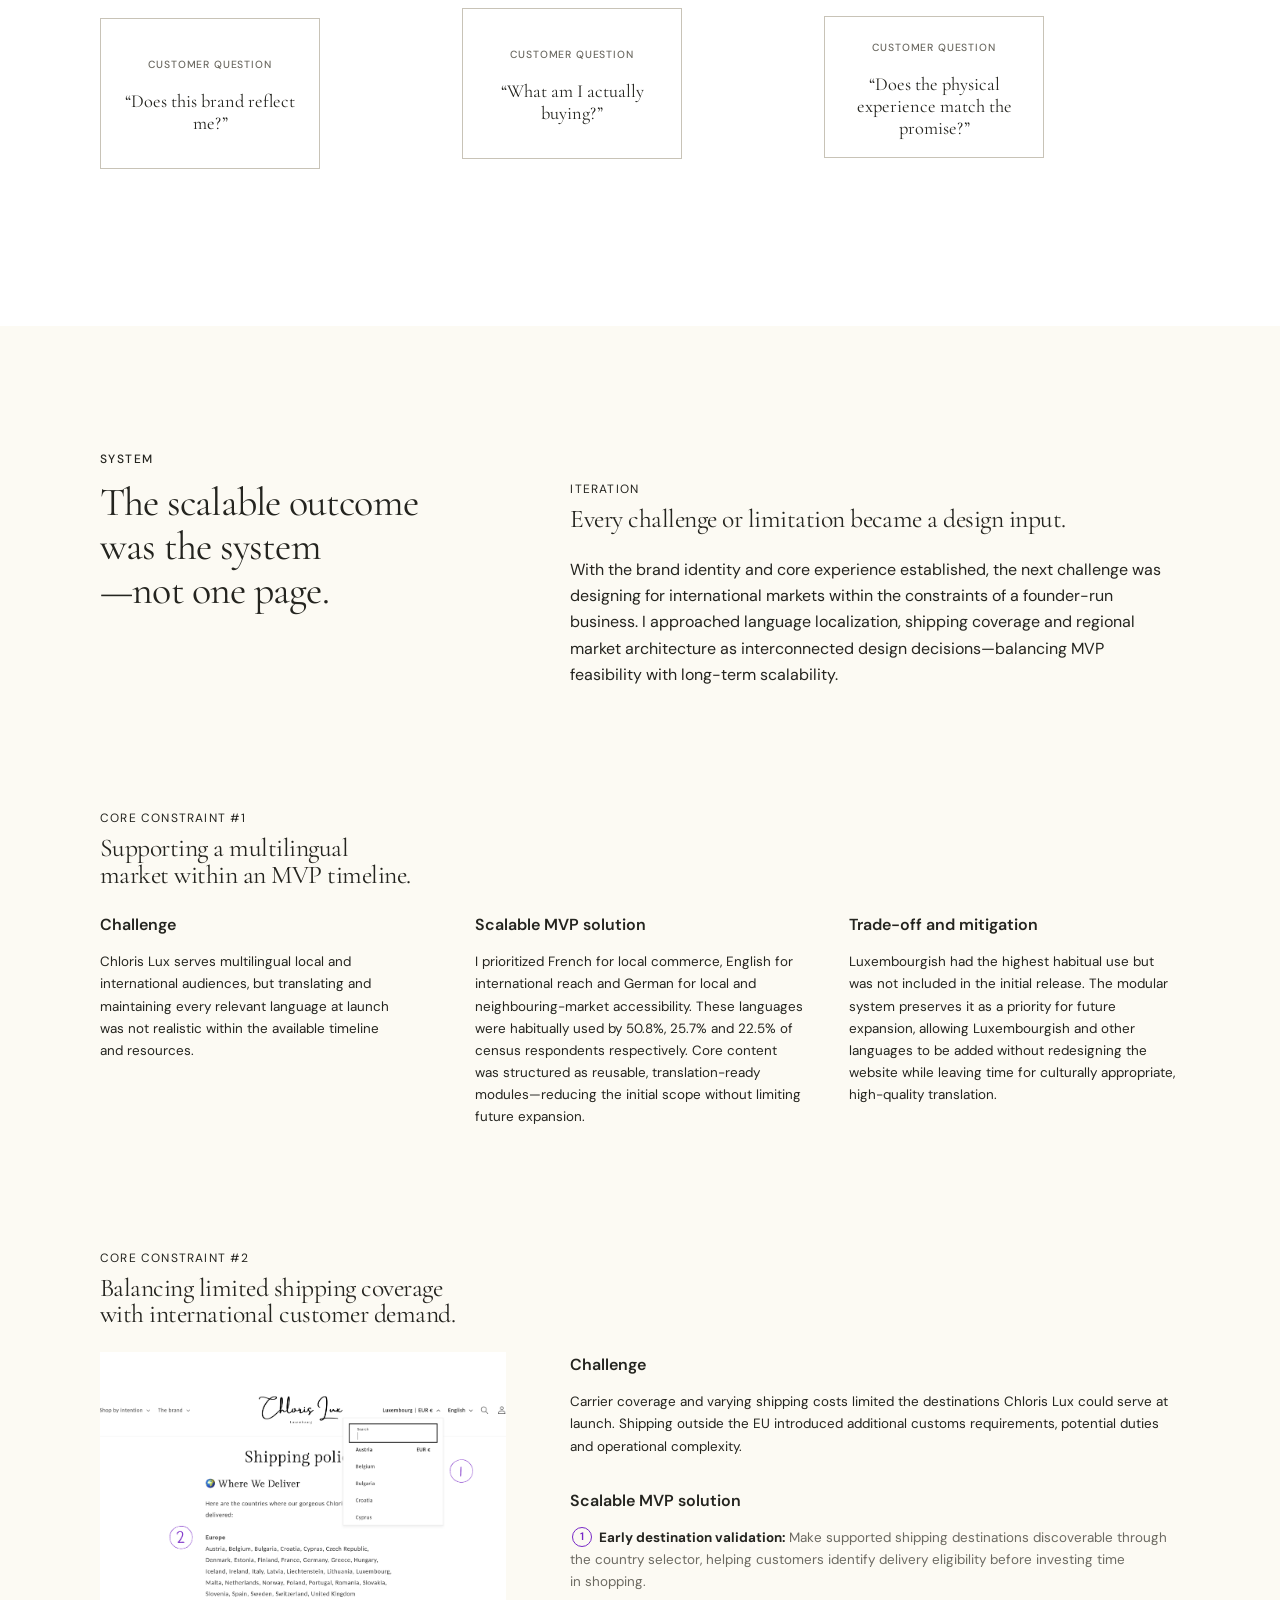
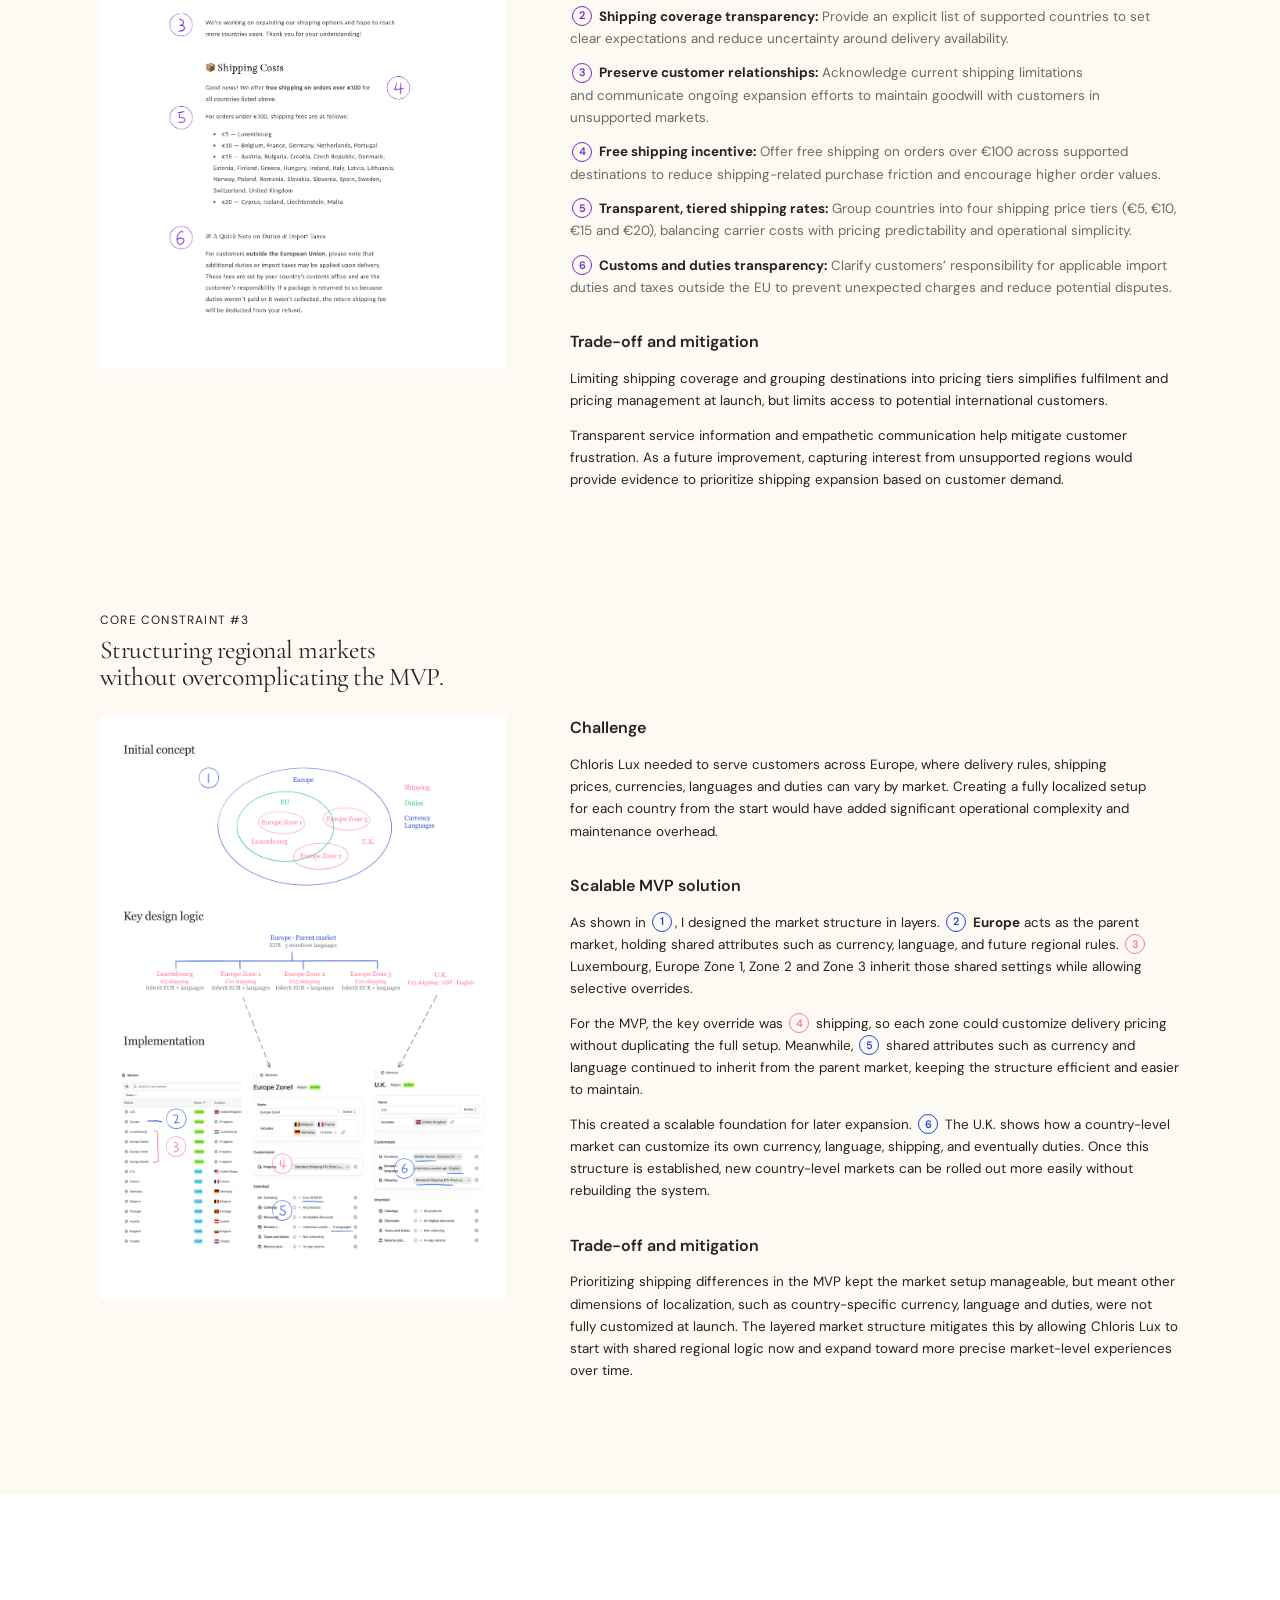
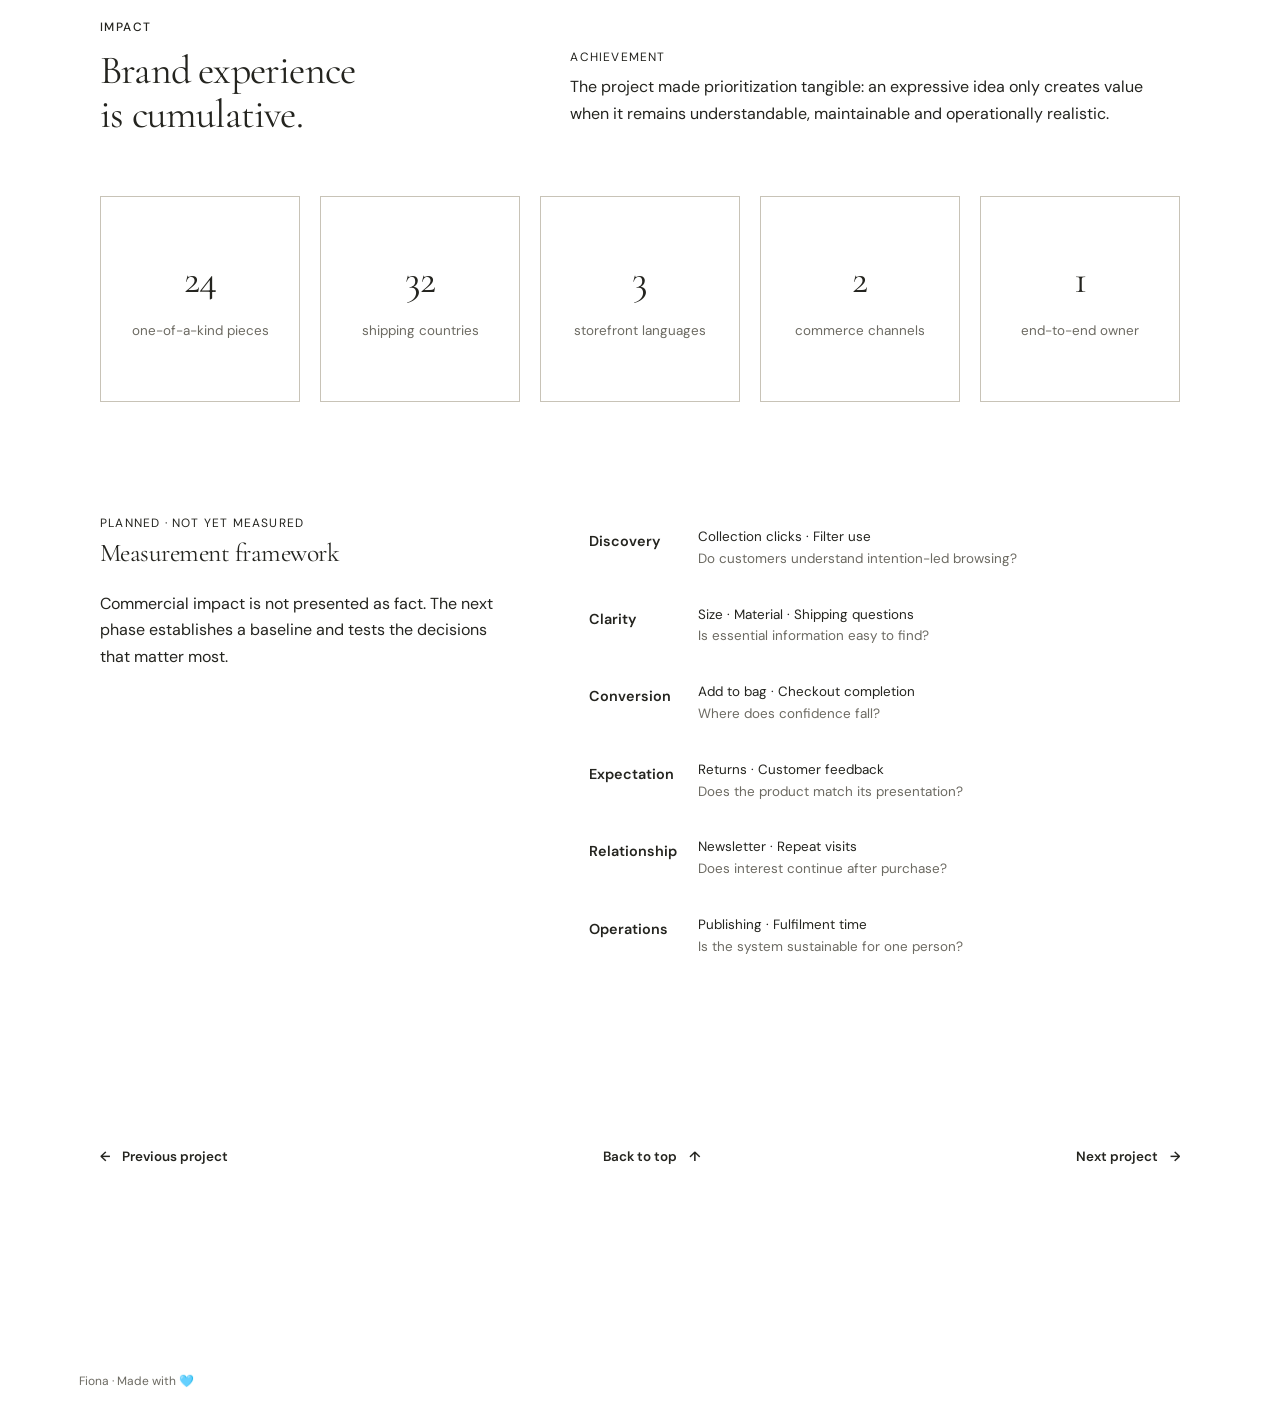
==== commit 17cd8d46: "Emphasize Europe as parent market" ====
--- a/chloris-lux.html
+++ b/chloris-lux.html
@@ -566,7 +566,7 @@
                 </section>
                 <section class="constraint-item" aria-labelledby="constraint-three-solution">
                   <p id="constraint-three-solution" class="constraint-label"><strong class="content-heading">Scalable MVP solution</strong></p>
-                  <p class="product-layer-outcome">As shown in <span class="circle-number">1</span>, I designed the market structure in layers. <span class="circle-number">2</span> Europe acts as the parent market, holding shared attributes such as currency, language, and future regional rules. <span class="circle-number circle-number-shipping">3</span> Luxembourg, Europe Zone 1, Zone 2 and Zone 3 inherit those shared settings while allowing selective overrides.</p>
+                  <p class="product-layer-outcome">As shown in <span class="circle-number">1</span>, I designed the market structure in layers. <span class="circle-number">2</span> <strong>Europe</strong> acts as the parent market, holding shared attributes such as currency, language, and future regional rules. <span class="circle-number circle-number-shipping">3</span> Luxembourg, Europe Zone 1, Zone 2 and Zone 3 inherit those shared settings while allowing selective overrides.</p>
                   <p class="product-layer-outcome">For the MVP, the key override was <span class="circle-number circle-number-shipping">4</span> shipping, so each zone could customize delivery pricing without duplicating the full setup. Meanwhile, <span class="circle-number">5</span> shared attributes such as currency and language continued to inherit from the parent market, keeping the structure efficient and easier to maintain.</p>
                   <p class="product-layer-outcome">This created a scalable foundation for later expansion. <span class="circle-number">6</span> The U.K. shows how a country-level market can customize its own currency, language, shipping, and eventually duties. Once this structure is established, new country-level markets can be rolled out more easily without rebuilding the system.</p>
                 </section>
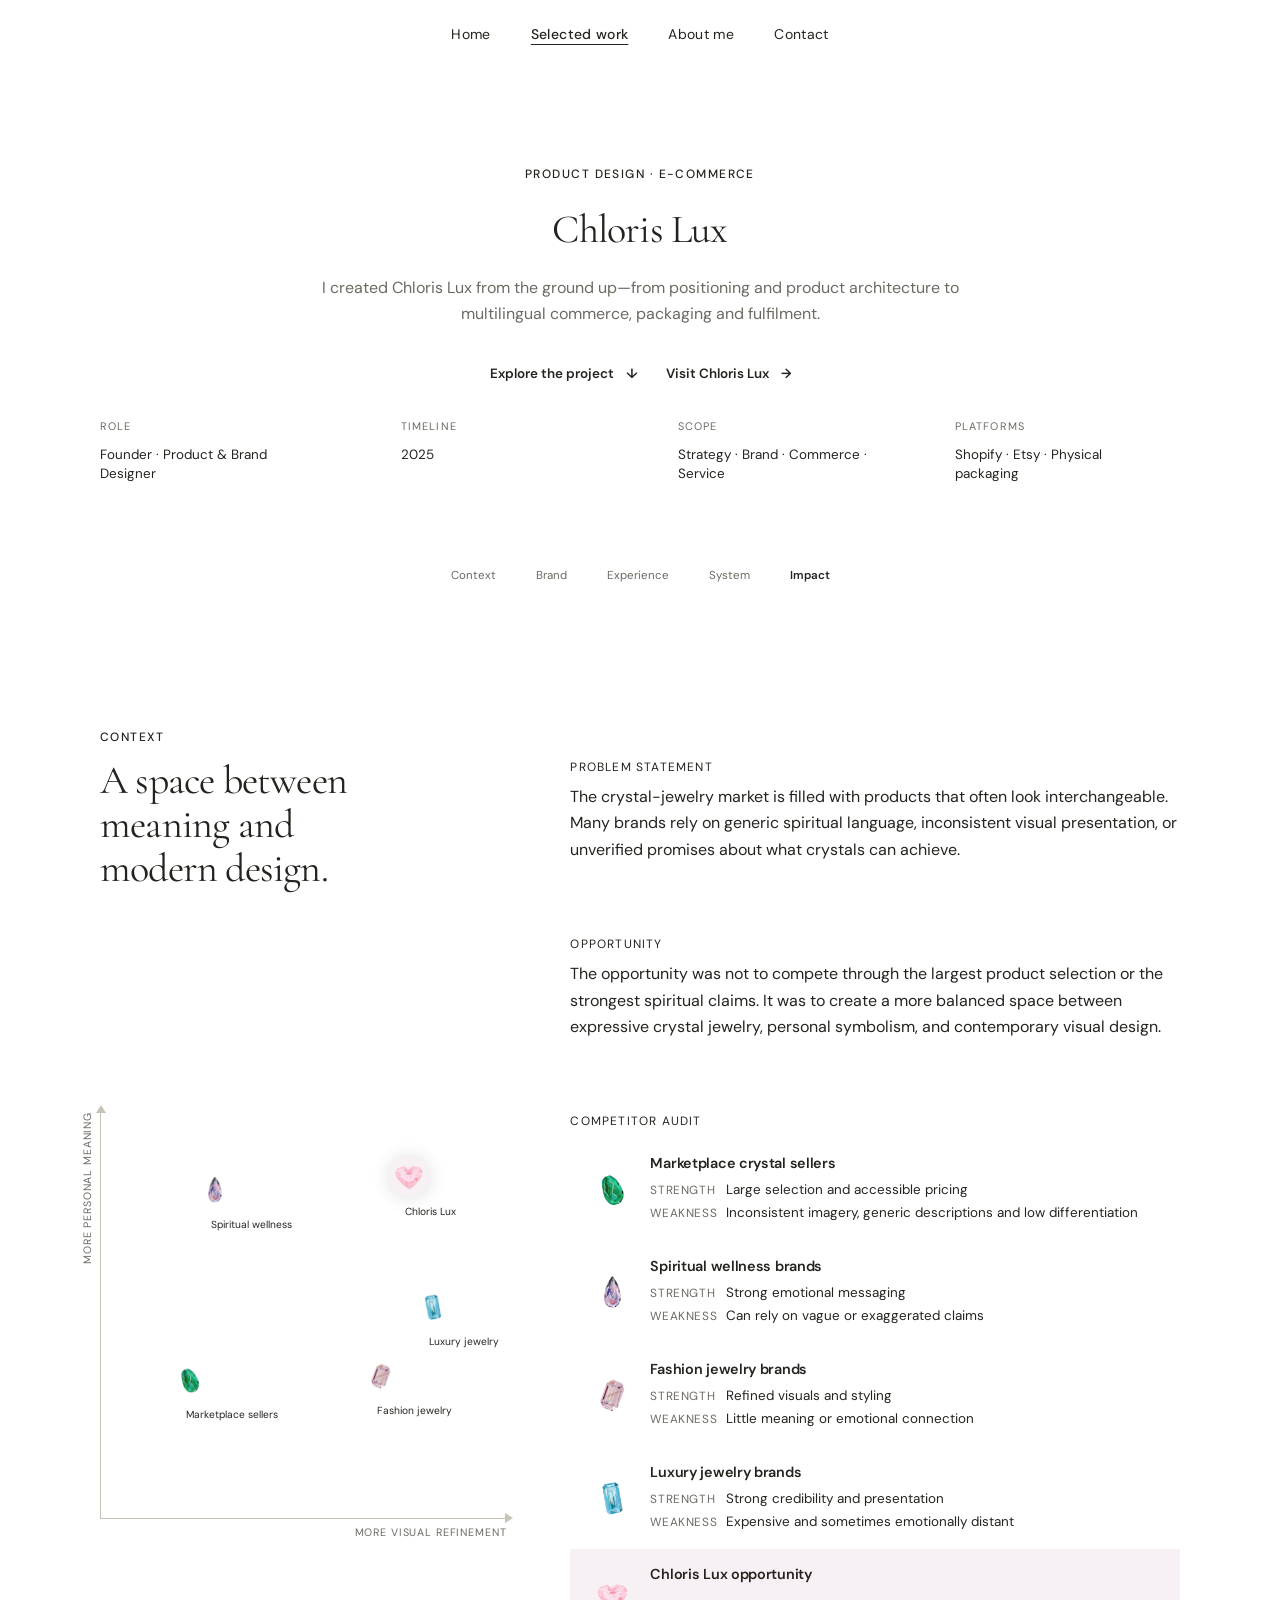
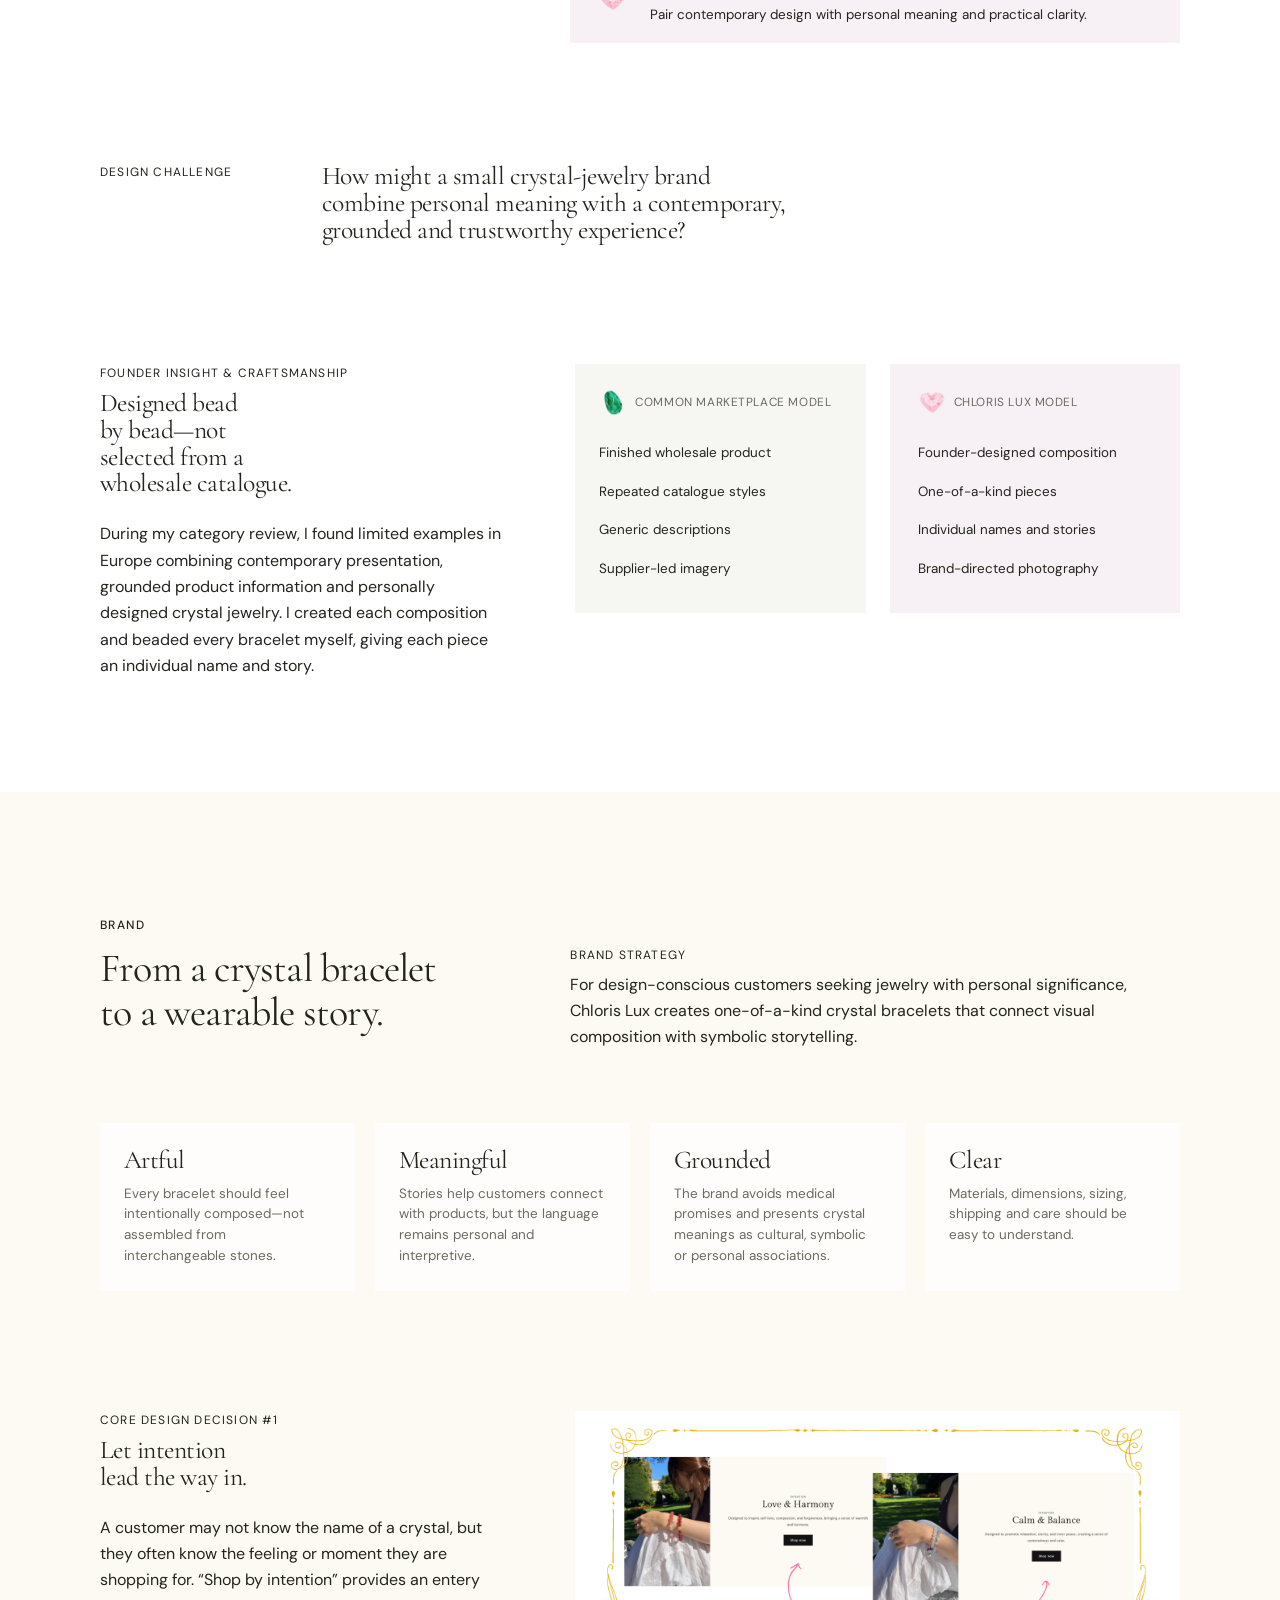
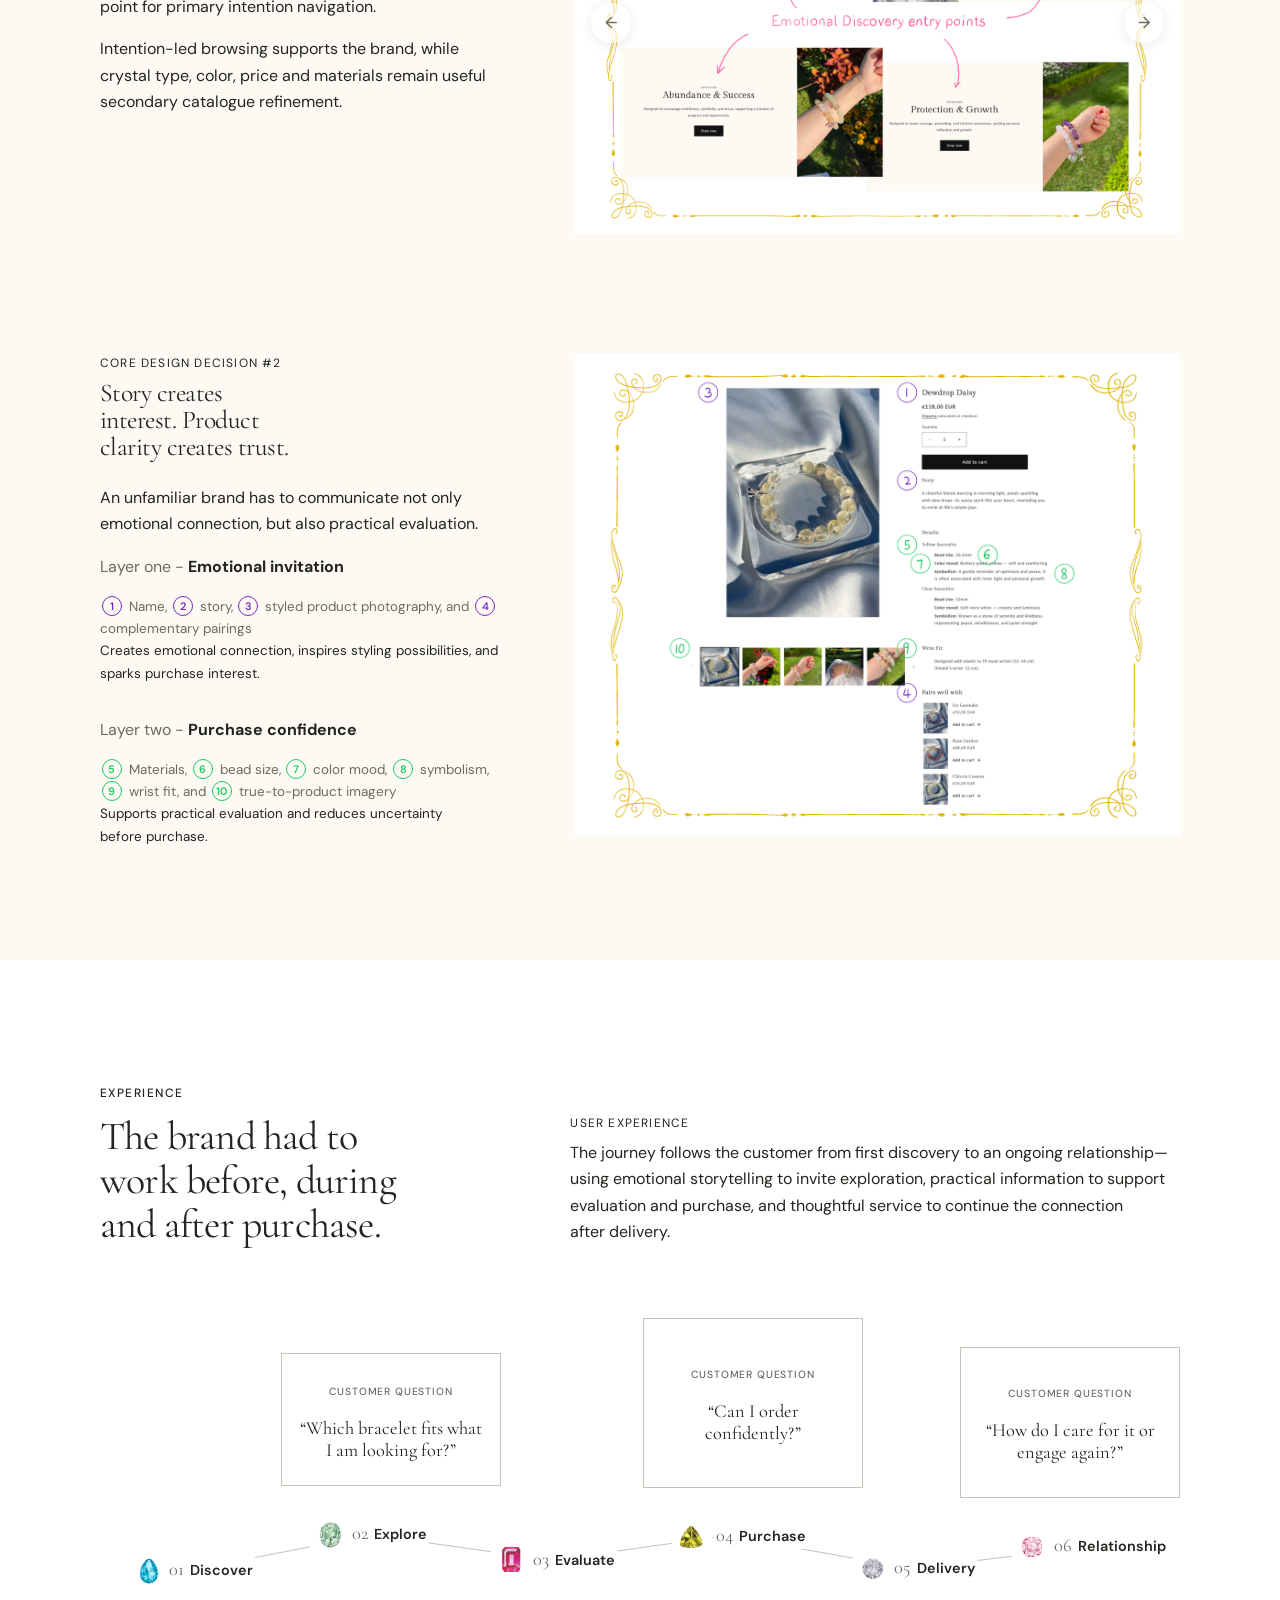
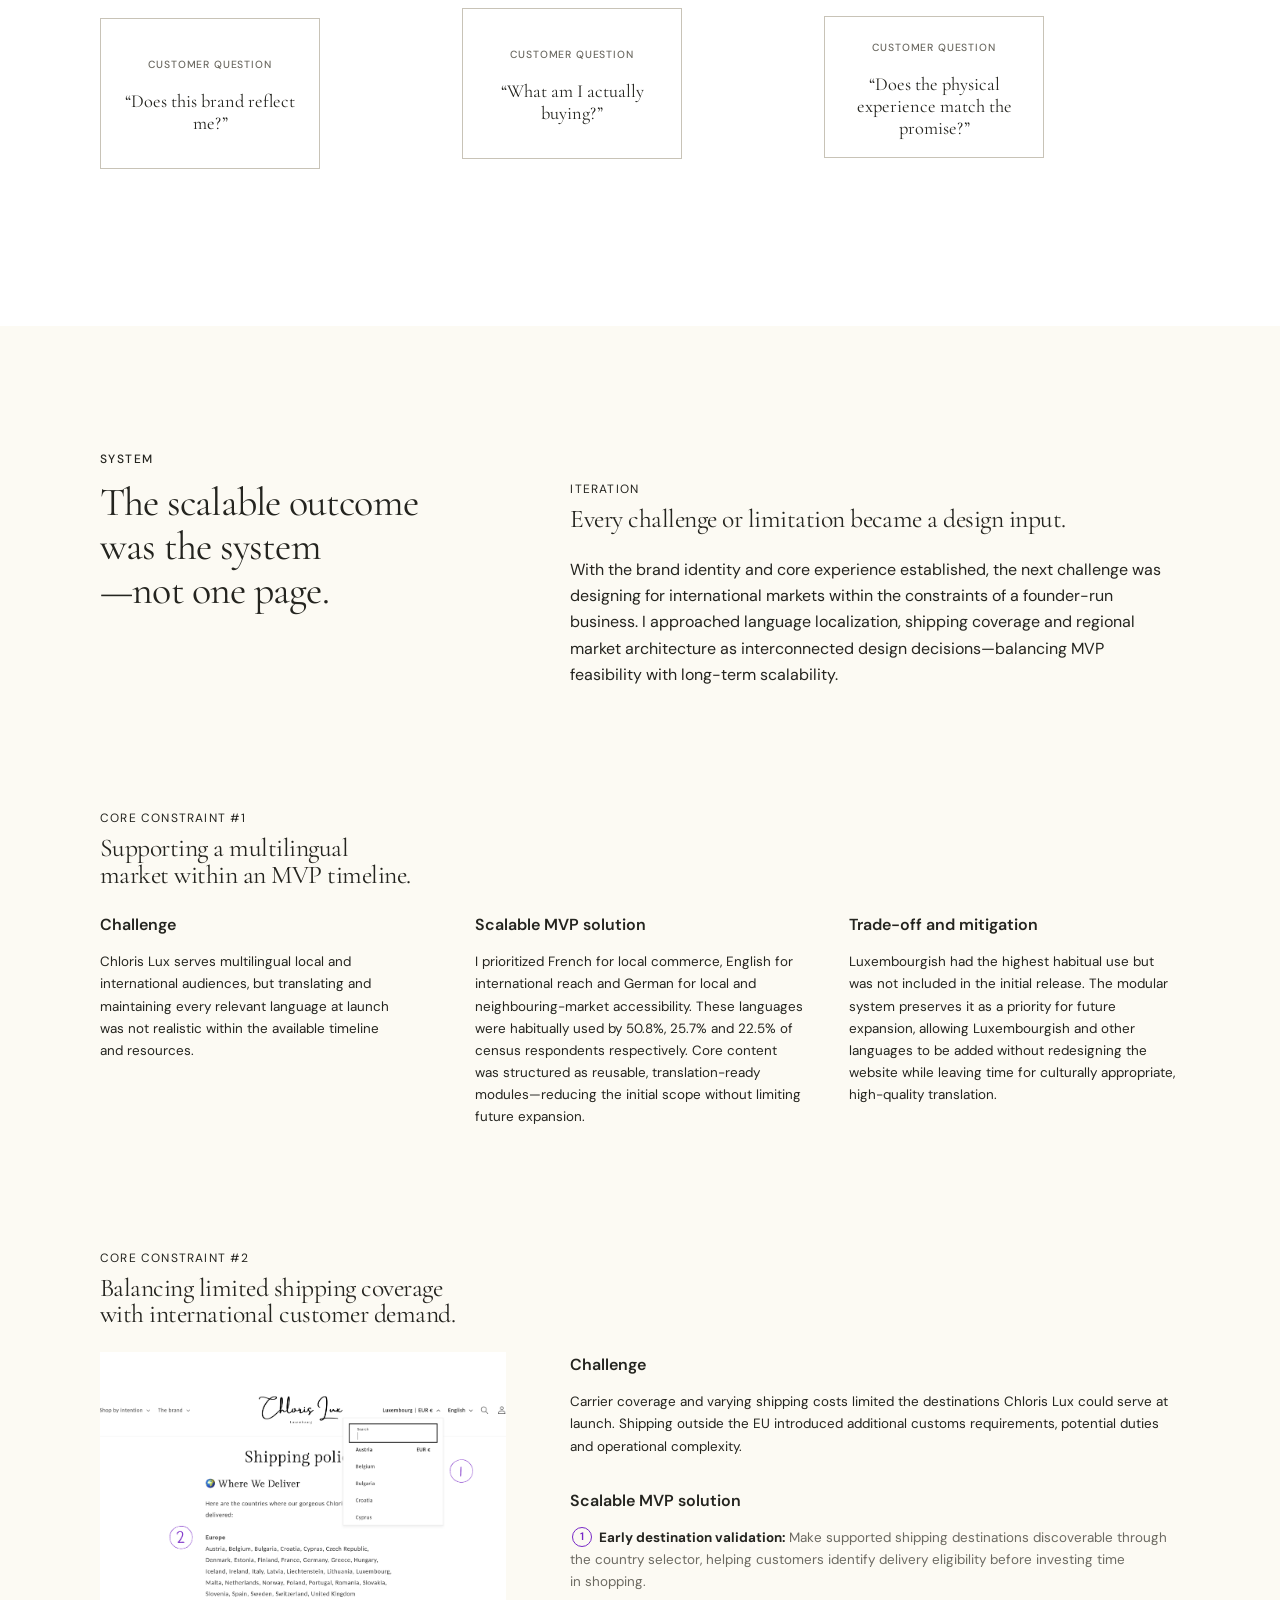
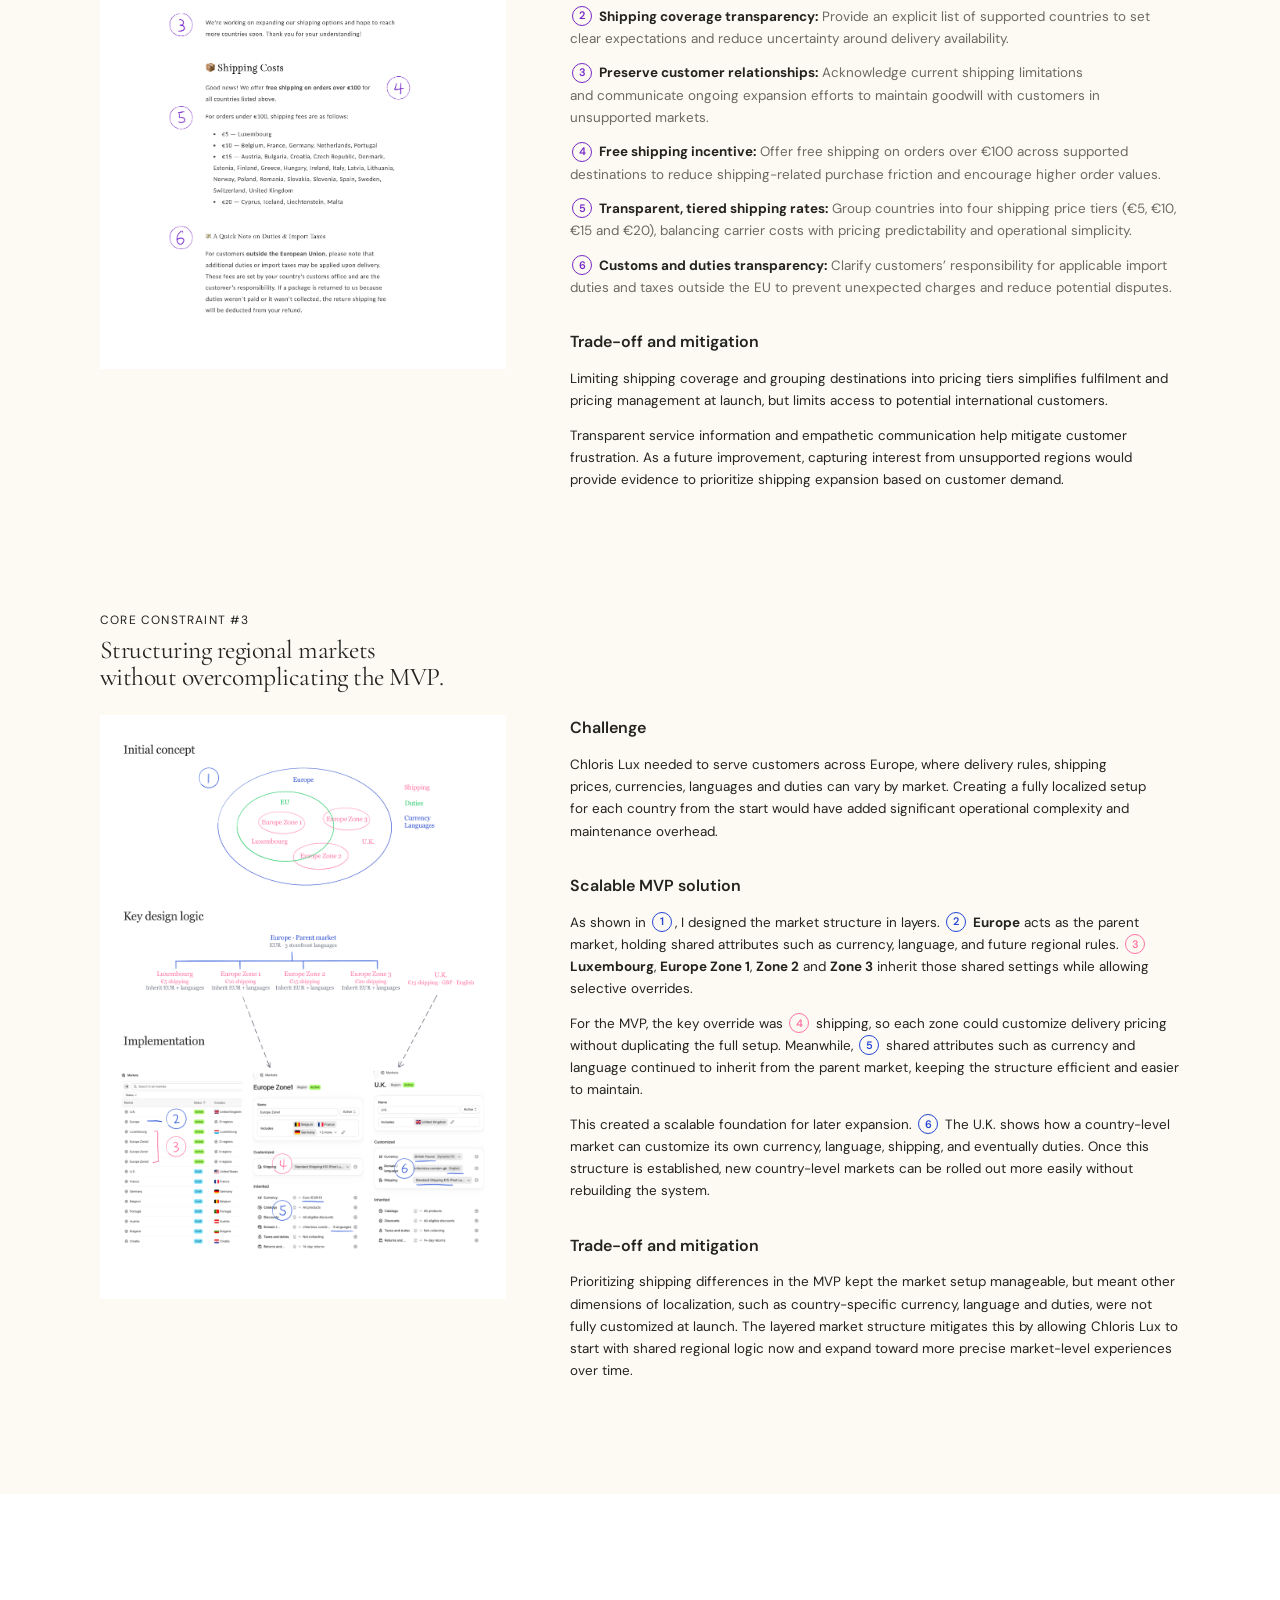
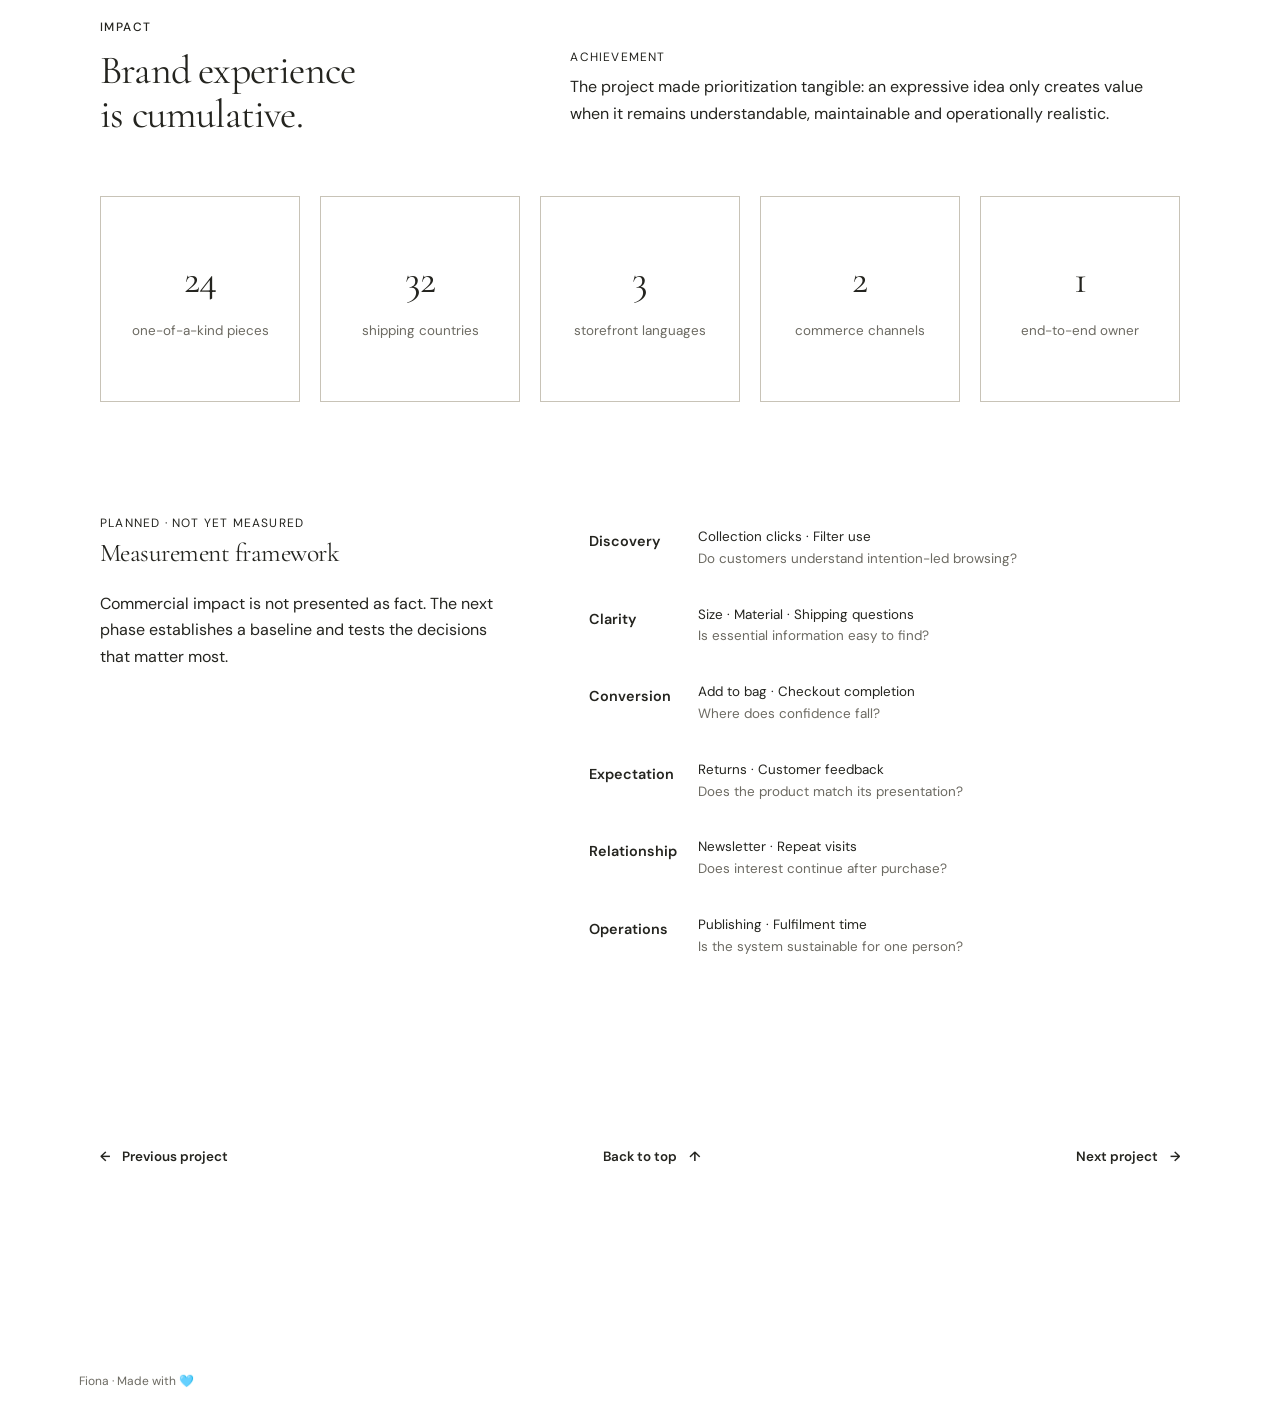
==== commit 2b9e4c4a: "Emphasize child market names in regional architecture" ====
--- a/chloris-lux.html
+++ b/chloris-lux.html
@@ -566,7 +566,7 @@
                 </section>
                 <section class="constraint-item" aria-labelledby="constraint-three-solution">
                   <p id="constraint-three-solution" class="constraint-label"><strong class="content-heading">Scalable MVP solution</strong></p>
-                  <p class="product-layer-outcome">As shown in <span class="circle-number">1</span>, I designed the market structure in layers. <span class="circle-number">2</span> <strong>Europe</strong> acts as the parent market, holding shared attributes such as currency, language, and future regional rules. <span class="circle-number circle-number-shipping">3</span> Luxembourg, Europe Zone 1, Zone 2 and Zone 3 inherit those shared settings while allowing selective overrides.</p>
+                  <p class="product-layer-outcome">As shown in <span class="circle-number">1</span>, I designed the market structure in layers. <span class="circle-number">2</span> <strong>Europe</strong> acts as the parent market, holding shared attributes such as currency, language, and future regional rules. <span class="circle-number circle-number-shipping">3</span> <strong>Luxembourg</strong>, <strong>Europe Zone 1</strong>, <strong>Zone 2</strong> and <strong>Zone 3</strong> inherit those shared settings while allowing selective overrides.</p>
                   <p class="product-layer-outcome">For the MVP, the key override was <span class="circle-number circle-number-shipping">4</span> shipping, so each zone could customize delivery pricing without duplicating the full setup. Meanwhile, <span class="circle-number">5</span> shared attributes such as currency and language continued to inherit from the parent market, keeping the structure efficient and easier to maintain.</p>
                   <p class="product-layer-outcome">This created a scalable foundation for later expansion. <span class="circle-number">6</span> The U.K. shows how a country-level market can customize its own currency, language, shipping, and eventually duties. Once this structure is established, new country-level markets can be rolled out more easily without rebuilding the system.</p>
                 </section>
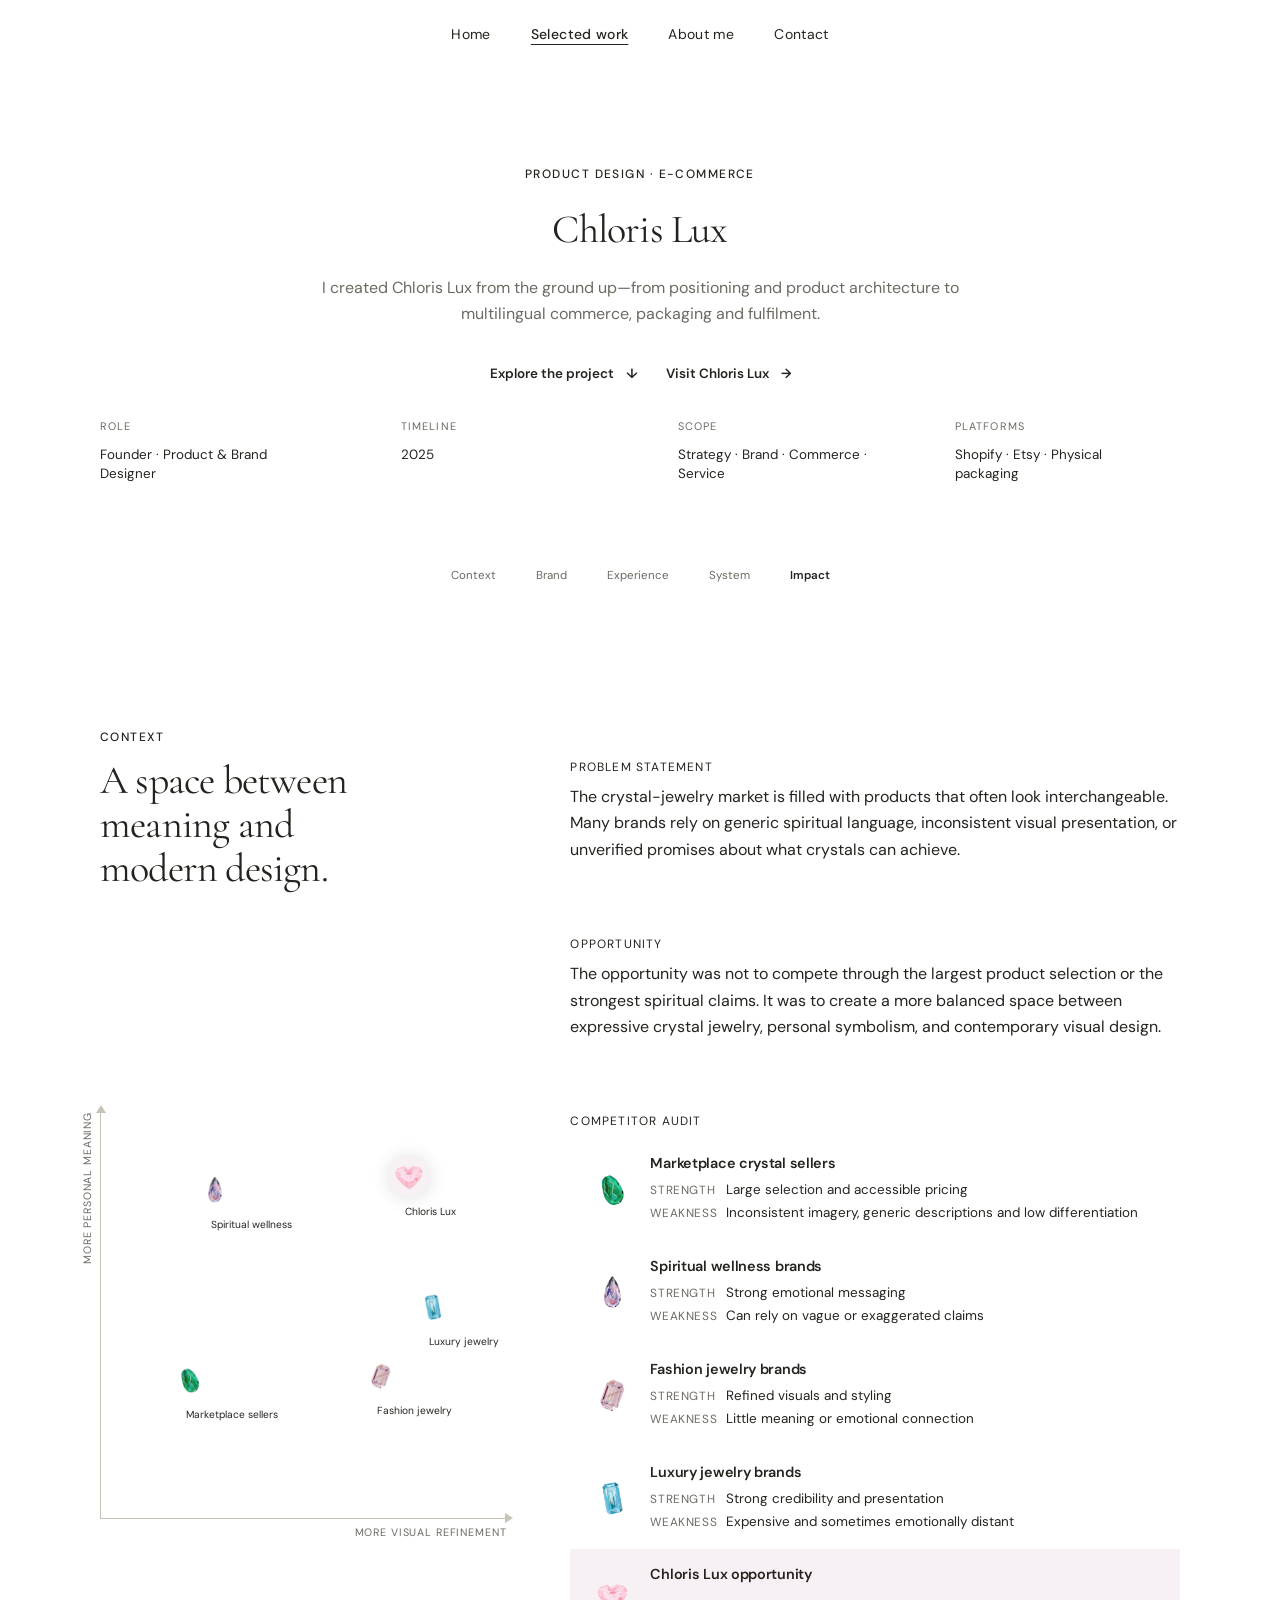
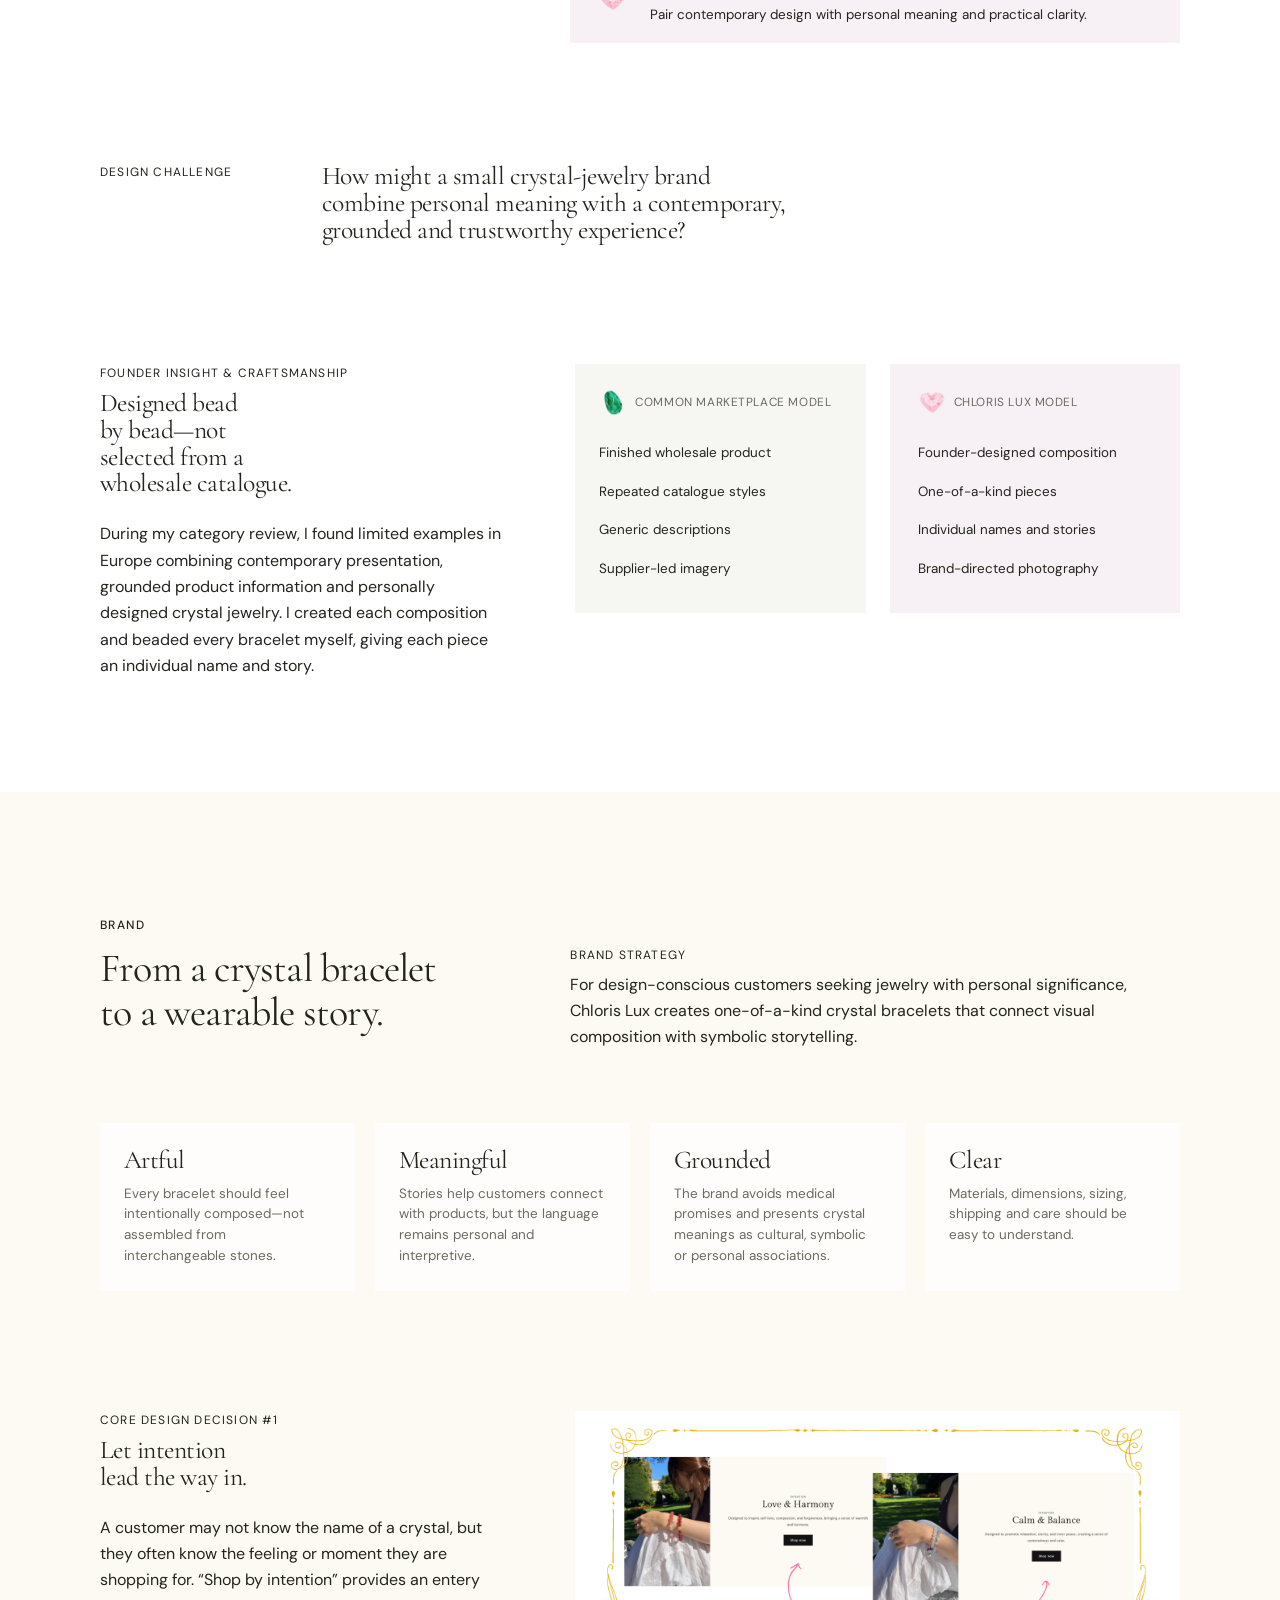
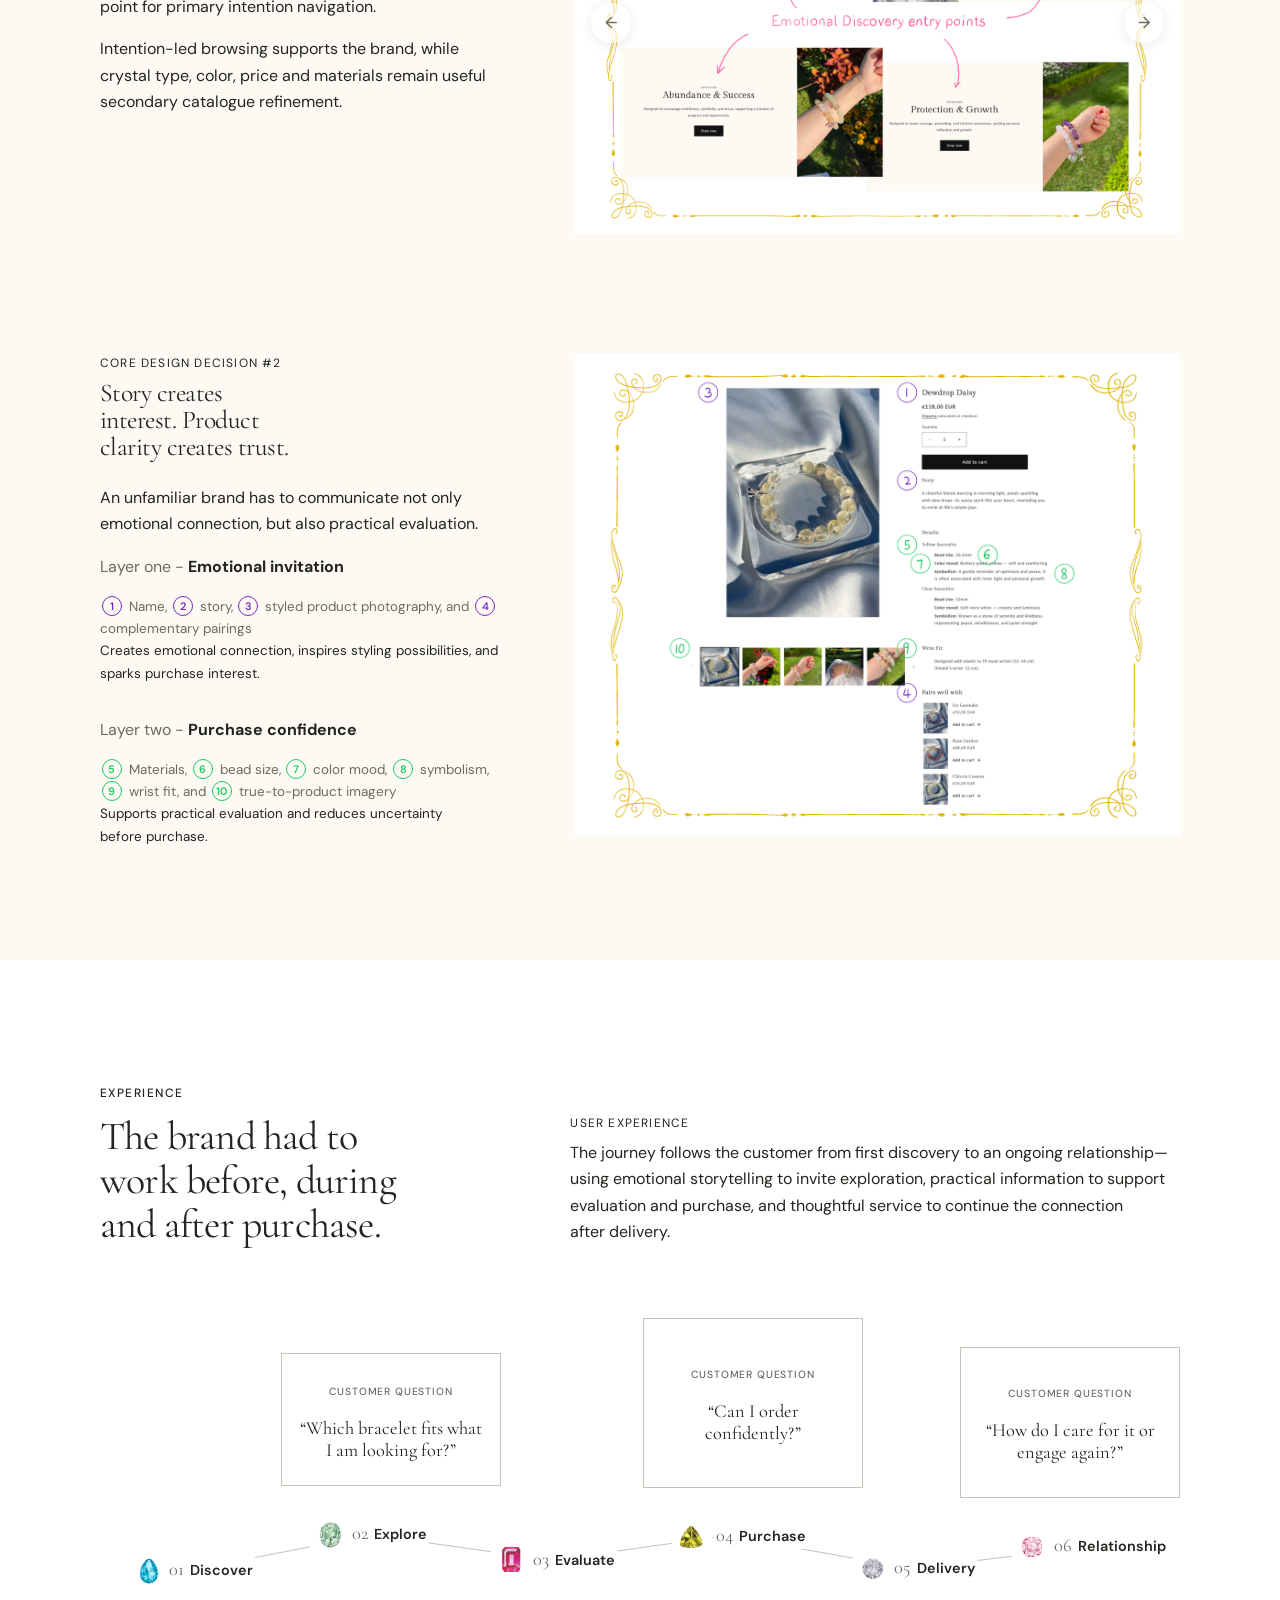
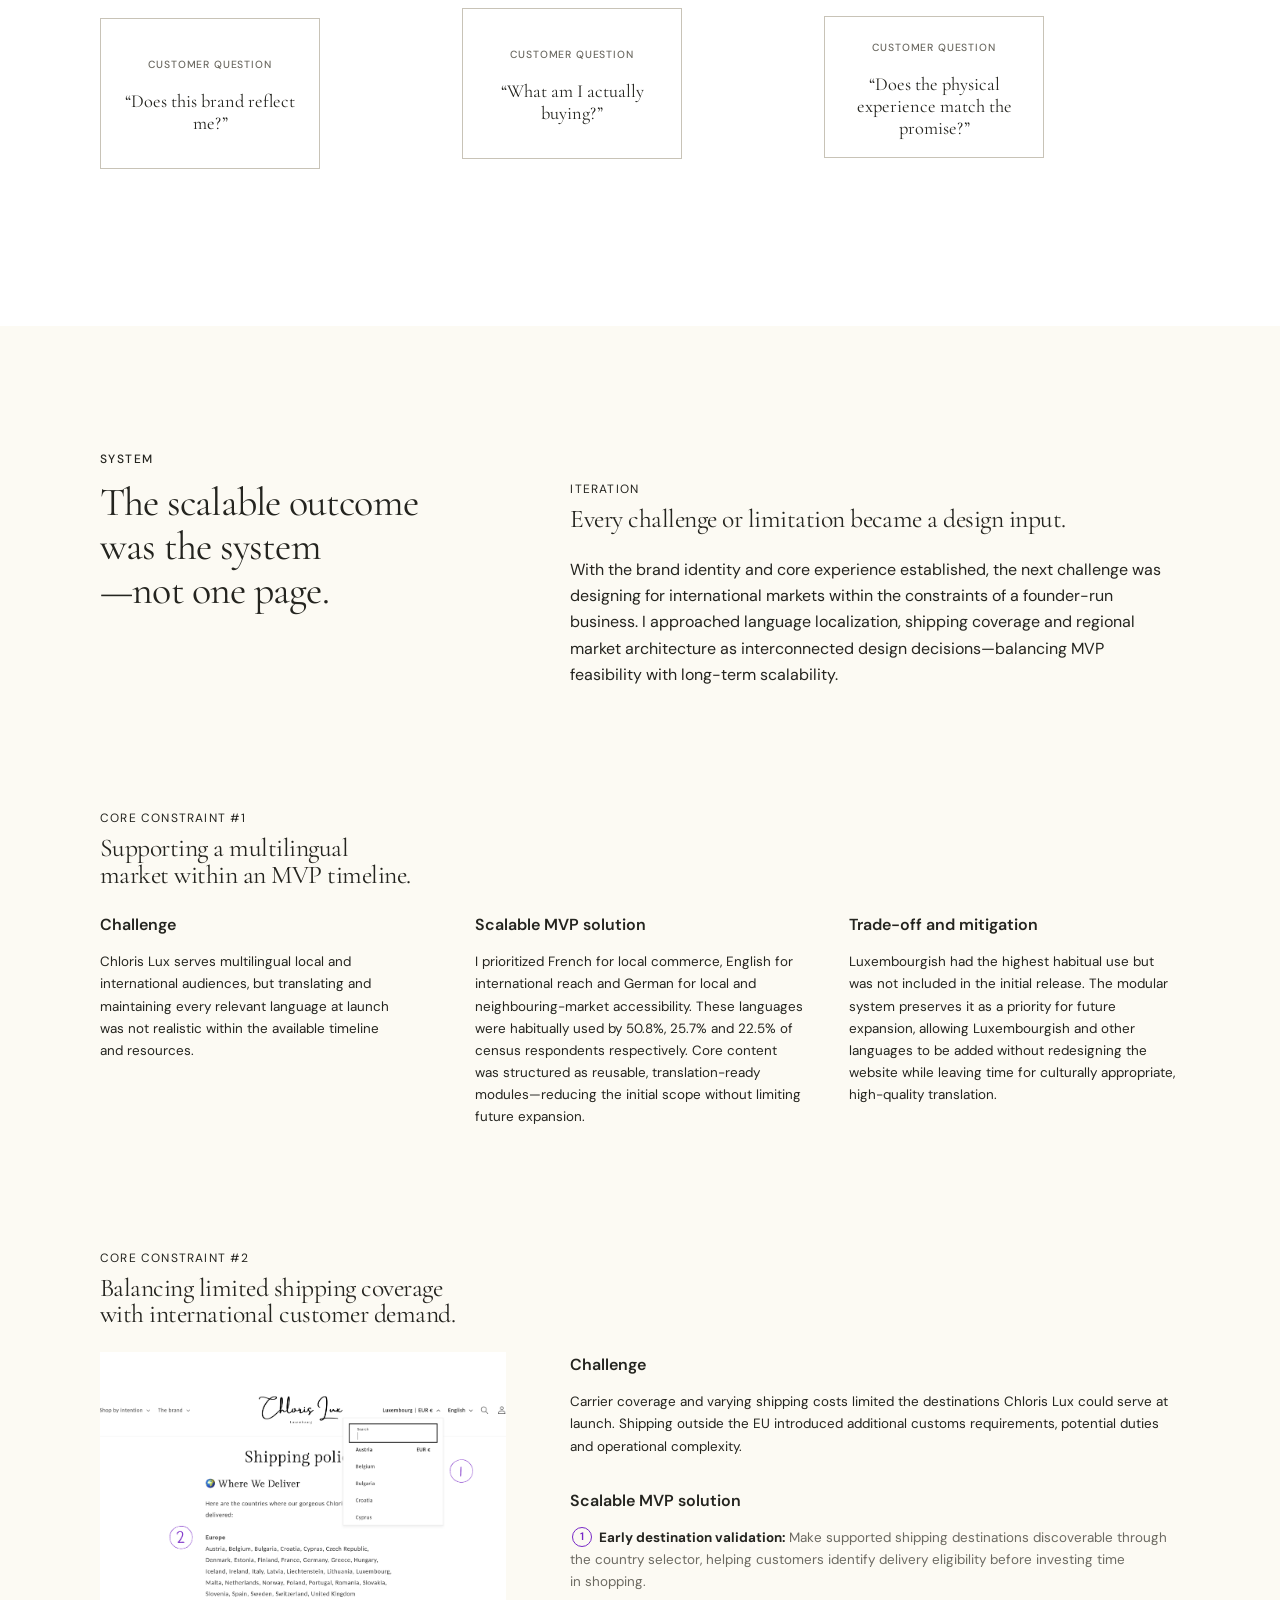
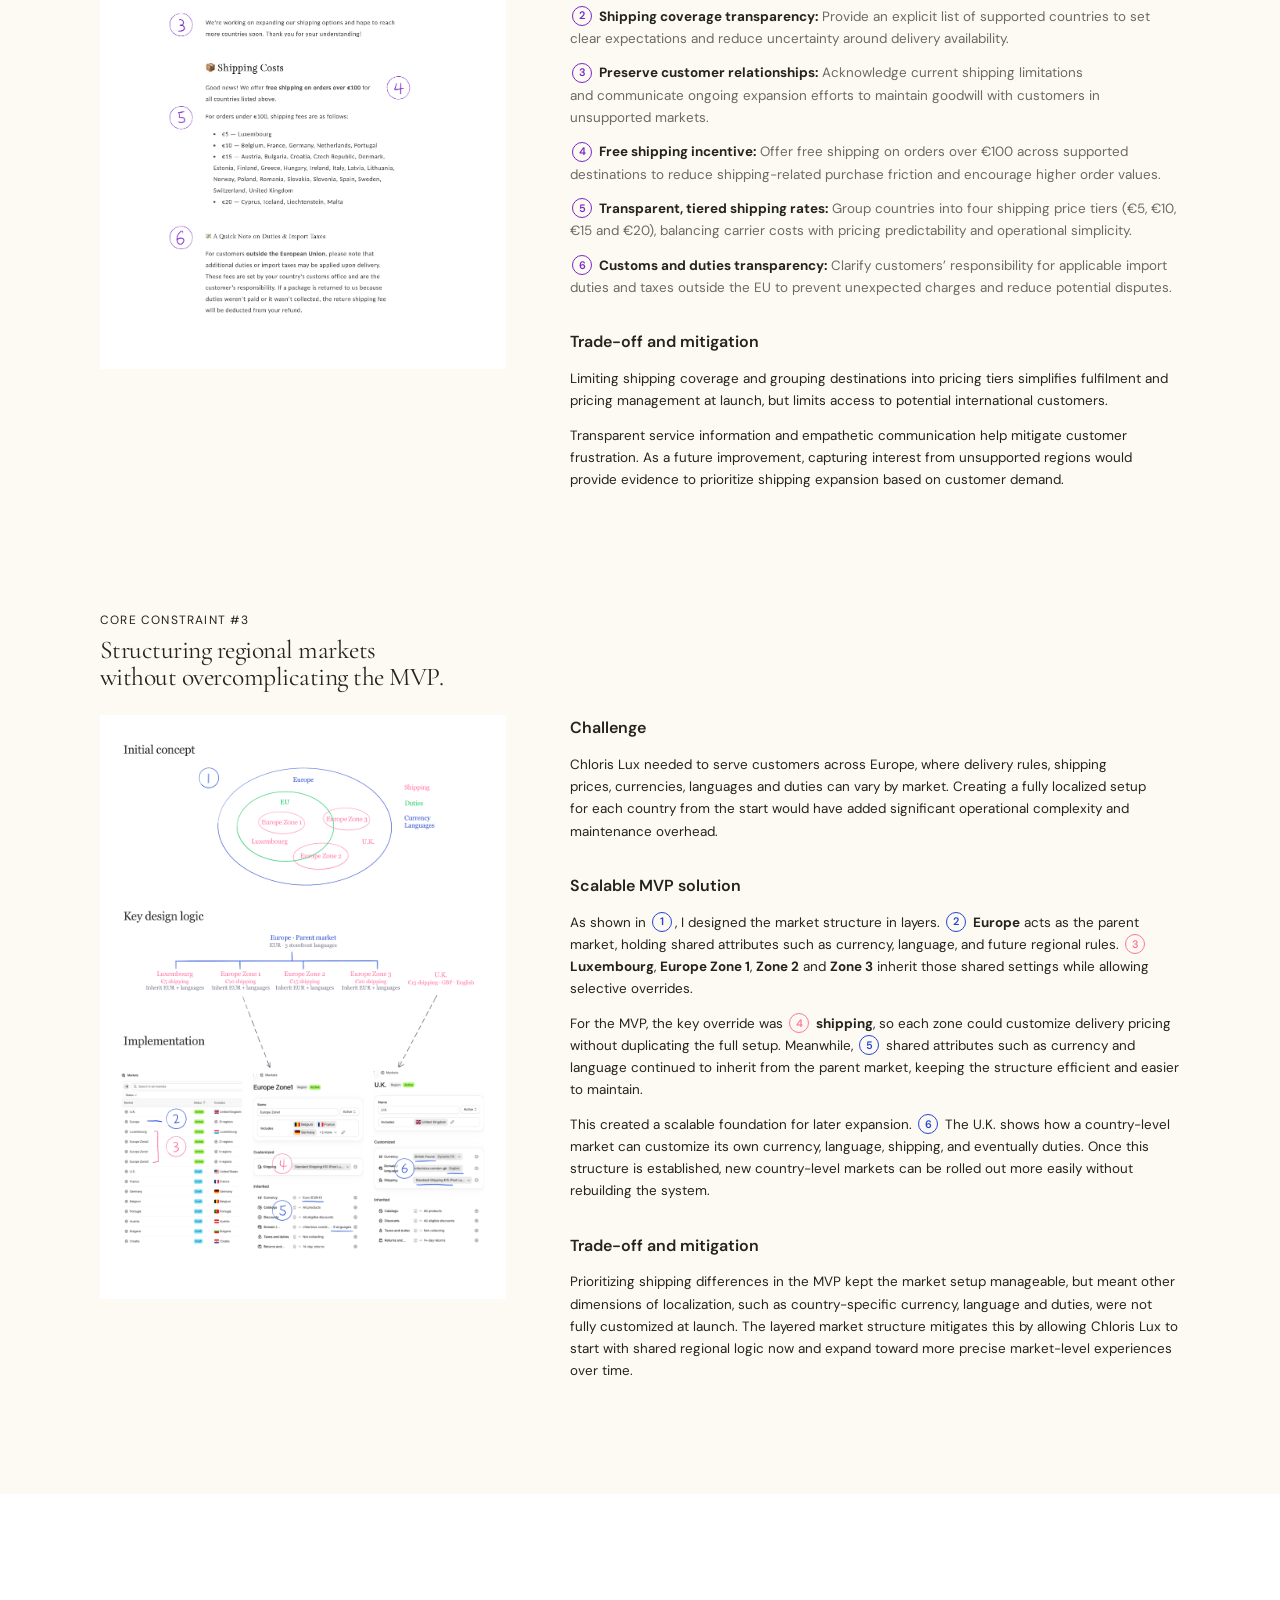
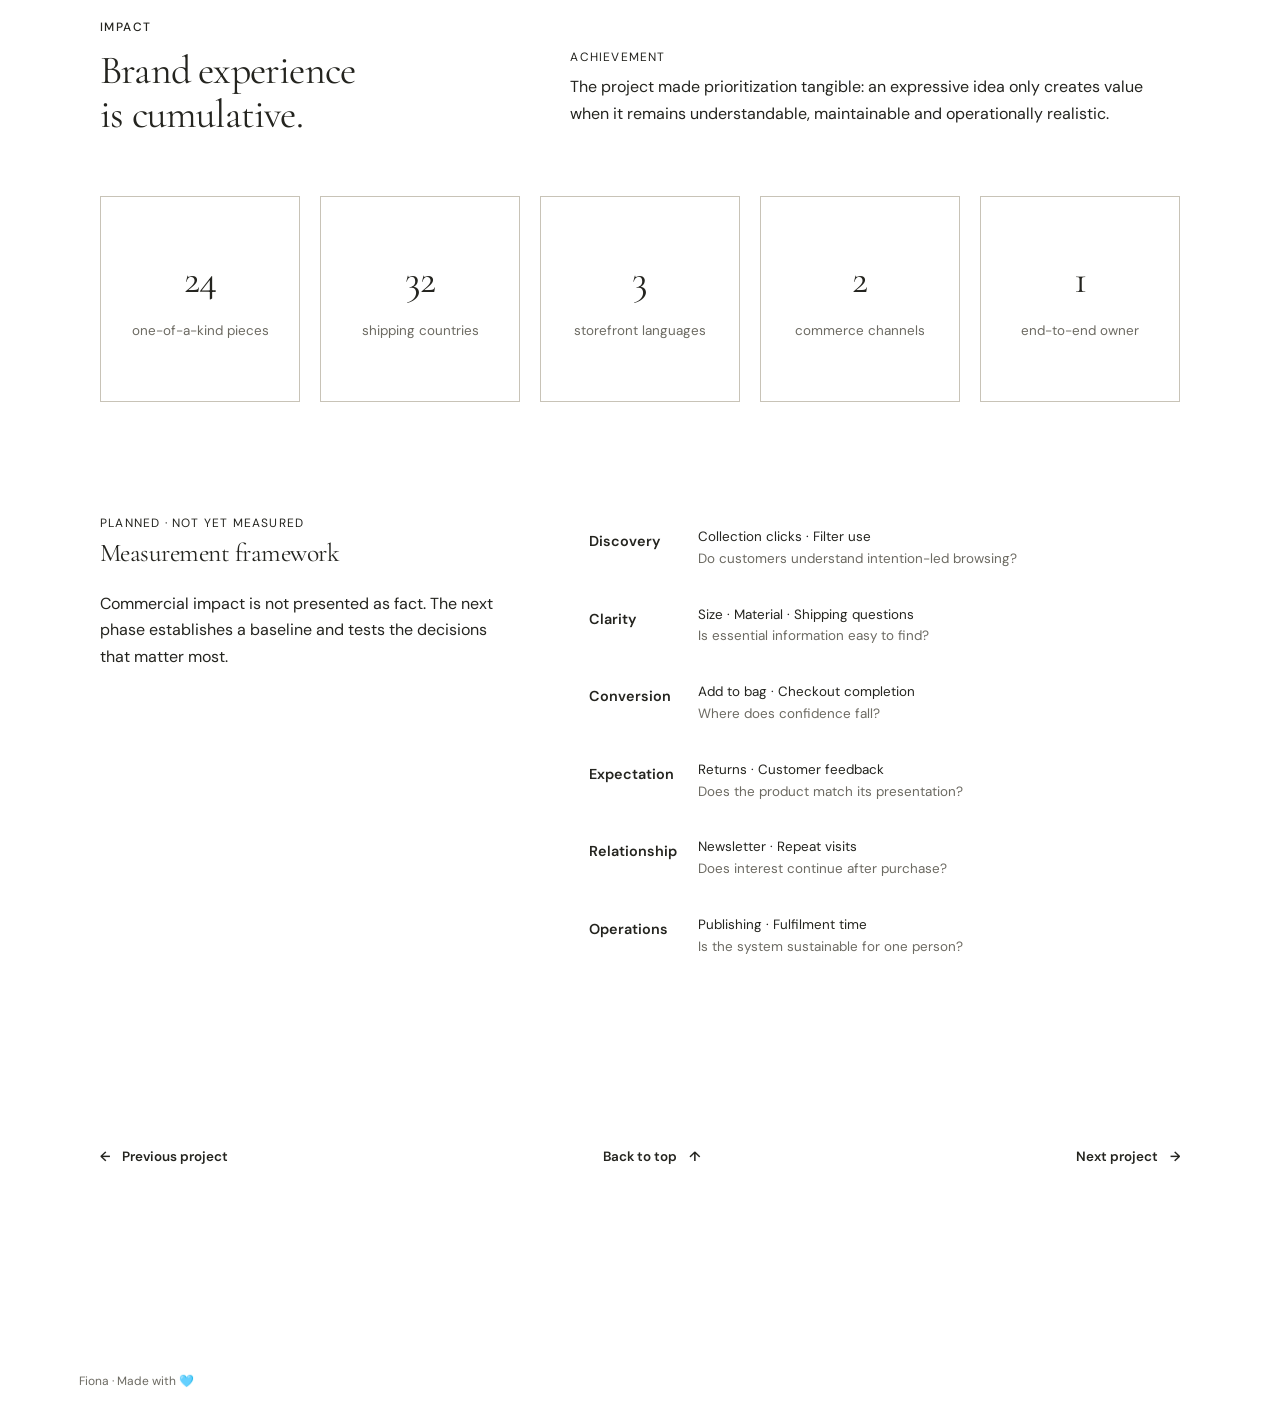
==== commit e527e3eb: "Emphasize shipping override in regional market solution" ====
--- a/chloris-lux.html
+++ b/chloris-lux.html
@@ -567,7 +567,7 @@
                 <section class="constraint-item" aria-labelledby="constraint-three-solution">
                   <p id="constraint-three-solution" class="constraint-label"><strong class="content-heading">Scalable MVP solution</strong></p>
                   <p class="product-layer-outcome">As shown in <span class="circle-number">1</span>, I designed the market structure in layers. <span class="circle-number">2</span> <strong>Europe</strong> acts as the parent market, holding shared attributes such as currency, language, and future regional rules. <span class="circle-number circle-number-shipping">3</span> <strong>Luxembourg</strong>, <strong>Europe Zone 1</strong>, <strong>Zone 2</strong> and <strong>Zone 3</strong> inherit those shared settings while allowing selective overrides.</p>
-                  <p class="product-layer-outcome">For the MVP, the key override was <span class="circle-number circle-number-shipping">4</span> shipping, so each zone could customize delivery pricing without duplicating the full setup. Meanwhile, <span class="circle-number">5</span> shared attributes such as currency and language continued to inherit from the parent market, keeping the structure efficient and easier to maintain.</p>
+                  <p class="product-layer-outcome">For the MVP, the key override was <span class="circle-number circle-number-shipping">4</span> <strong>shipping</strong>, so each zone could customize delivery pricing without duplicating the full setup. Meanwhile, <span class="circle-number">5</span> shared attributes such as currency and language continued to inherit from the parent market, keeping the structure efficient and easier to maintain.</p>
                   <p class="product-layer-outcome">This created a scalable foundation for later expansion. <span class="circle-number">6</span> The U.K. shows how a country-level market can customize its own currency, language, shipping, and eventually duties. Once this structure is established, new country-level markets can be rolled out more easily without rebuilding the system.</p>
                 </section>
                 <section class="constraint-item" aria-labelledby="constraint-three-tradeoff">
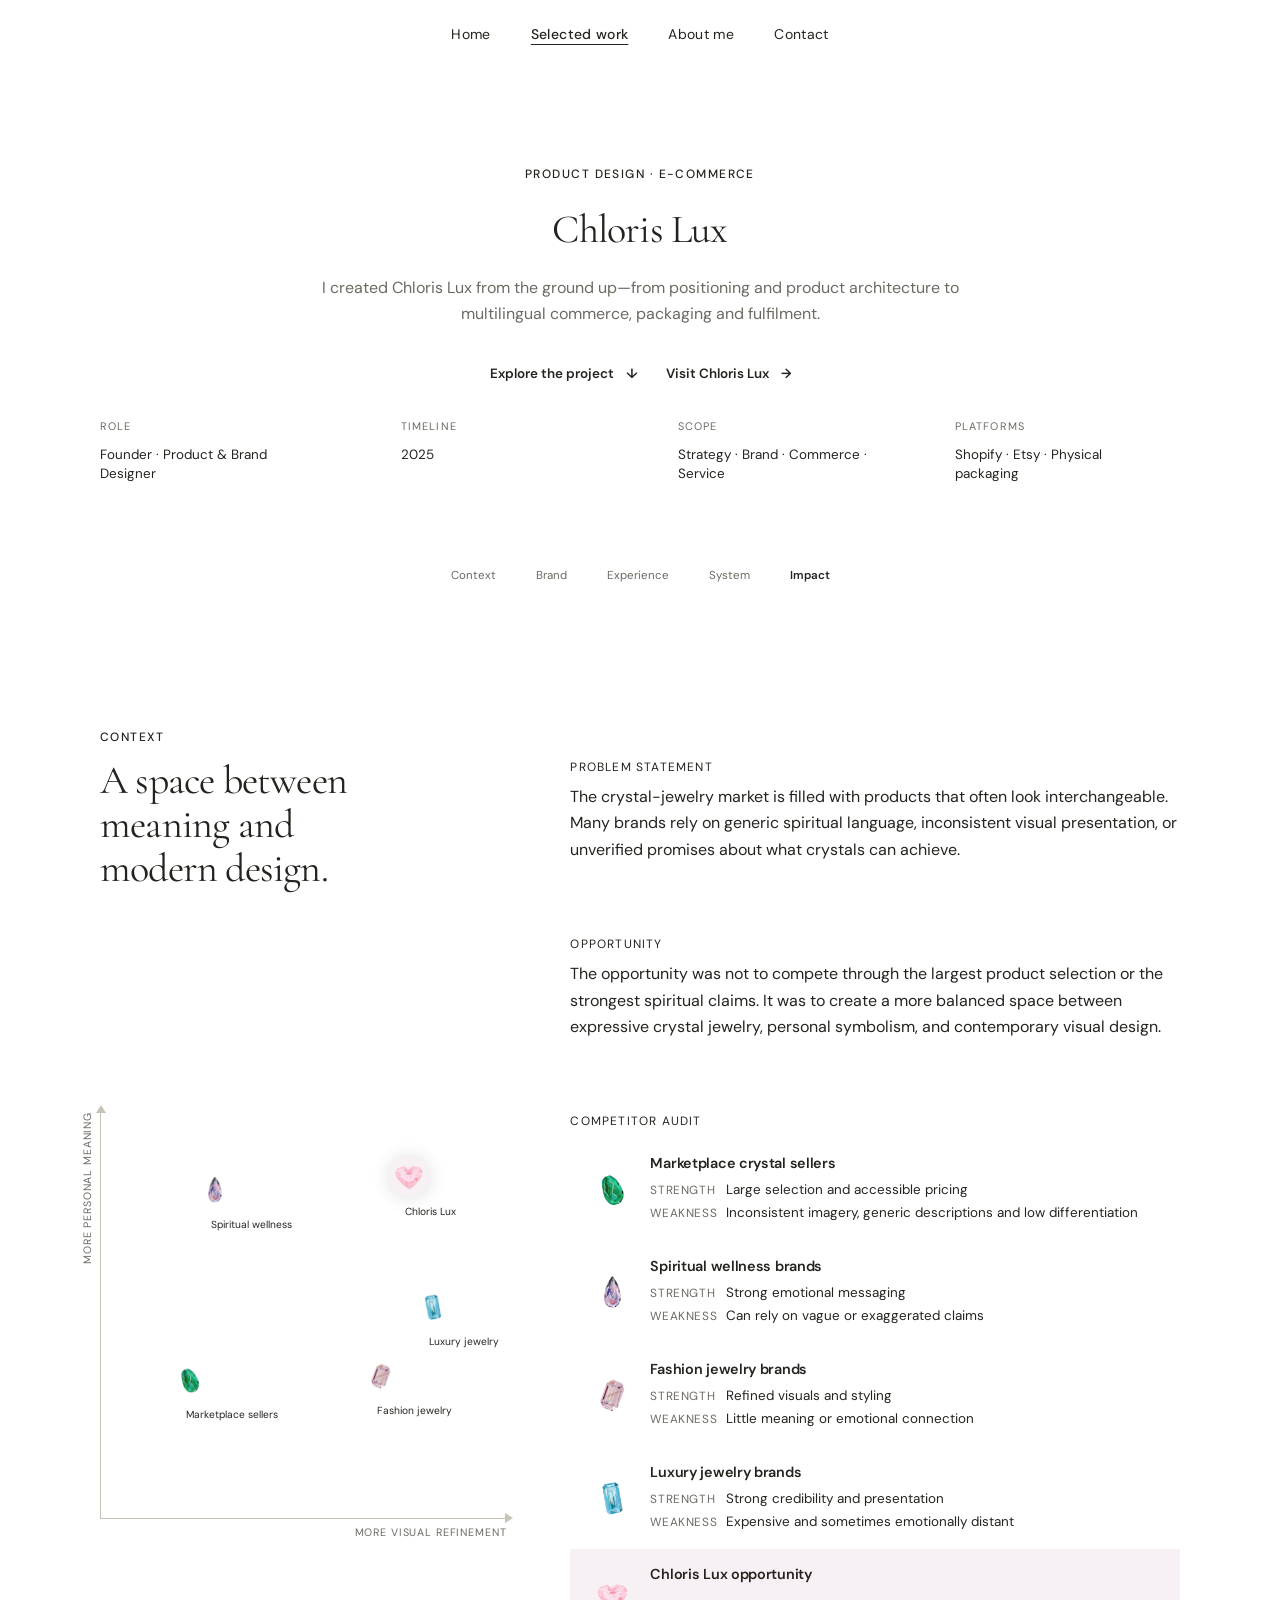
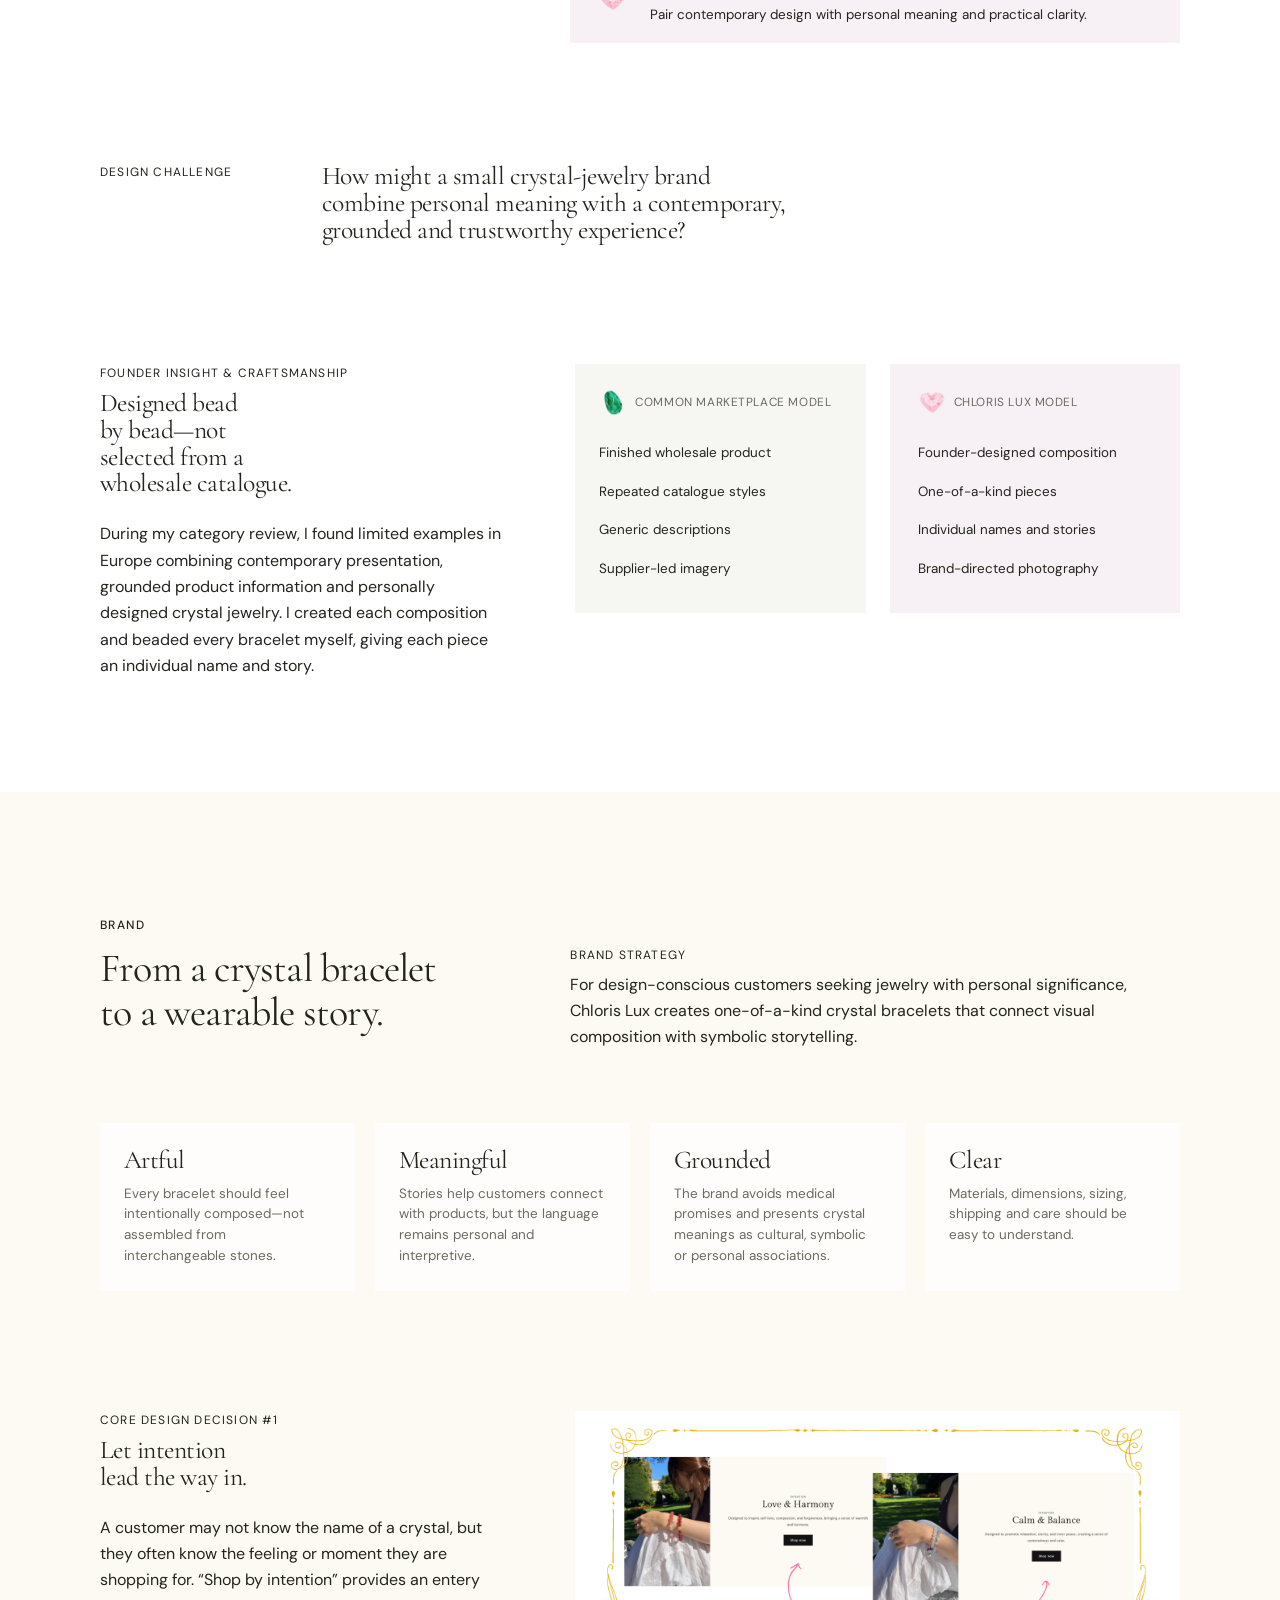
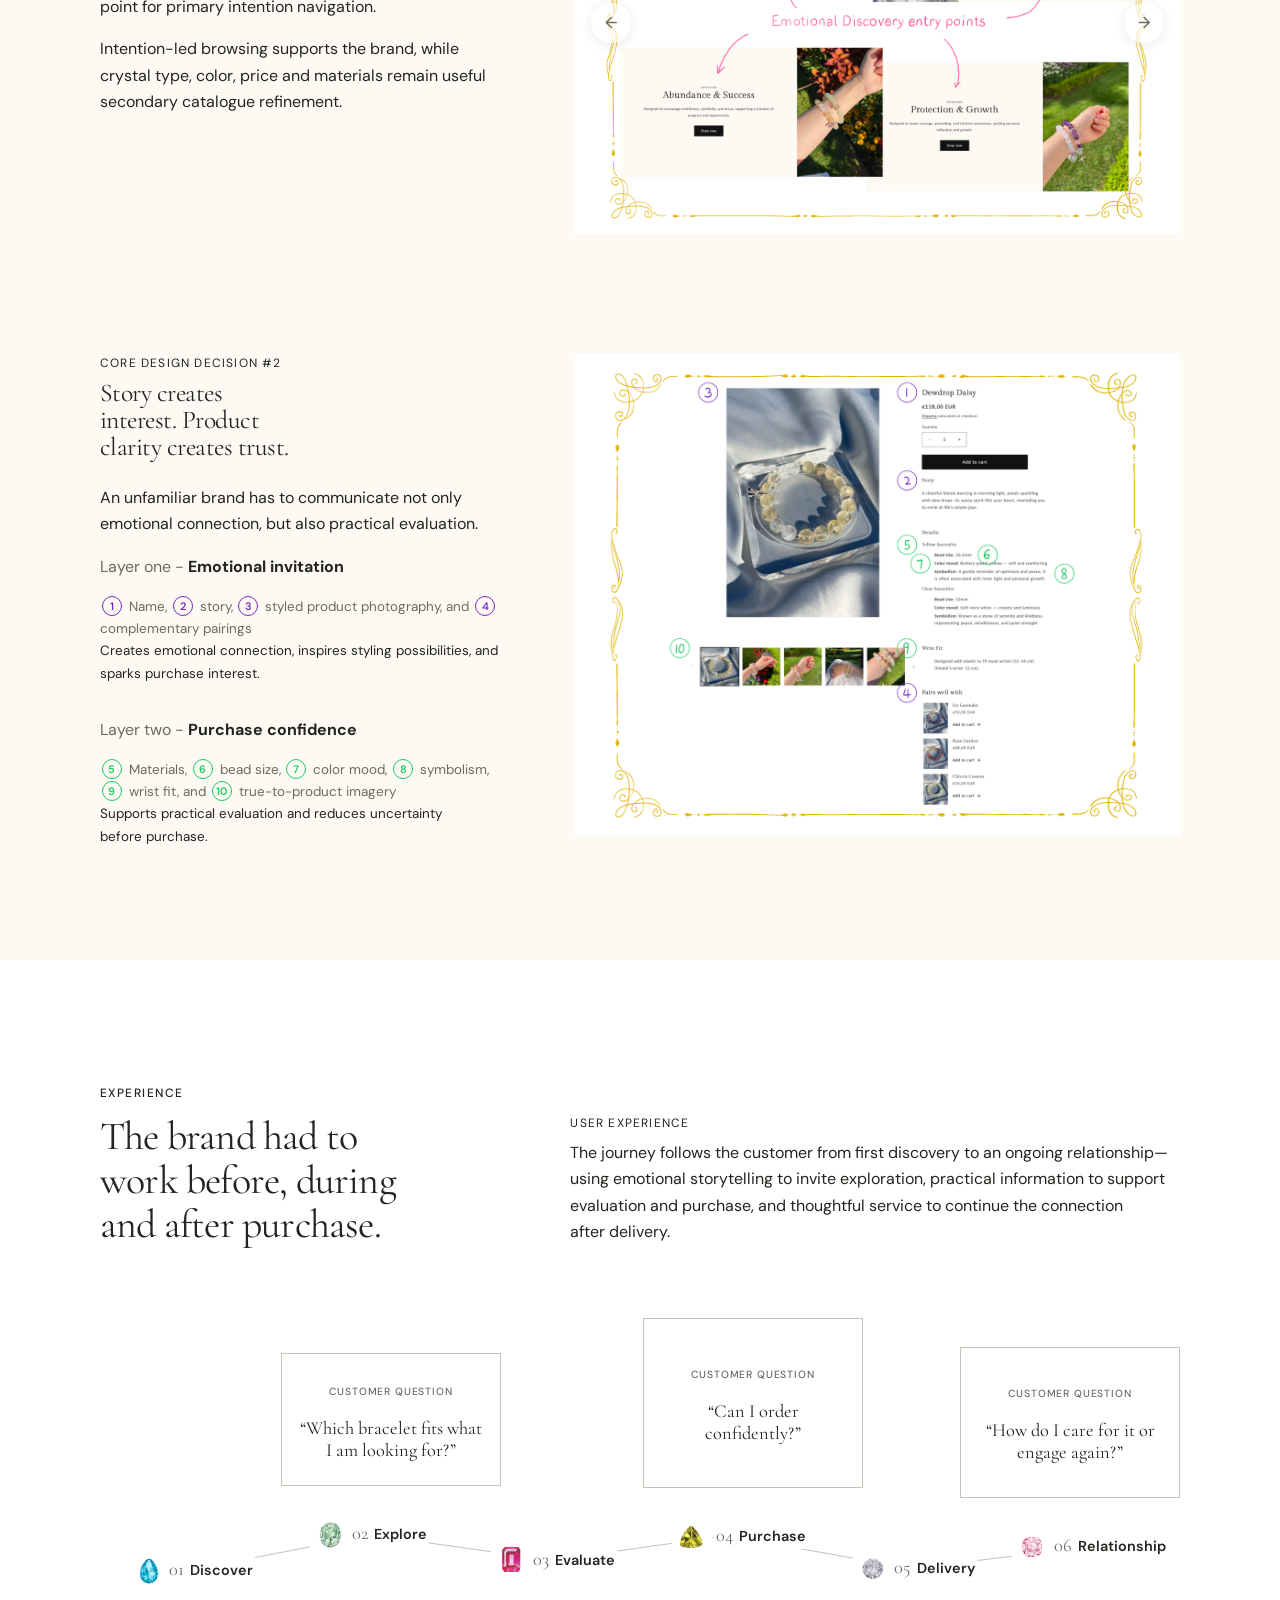
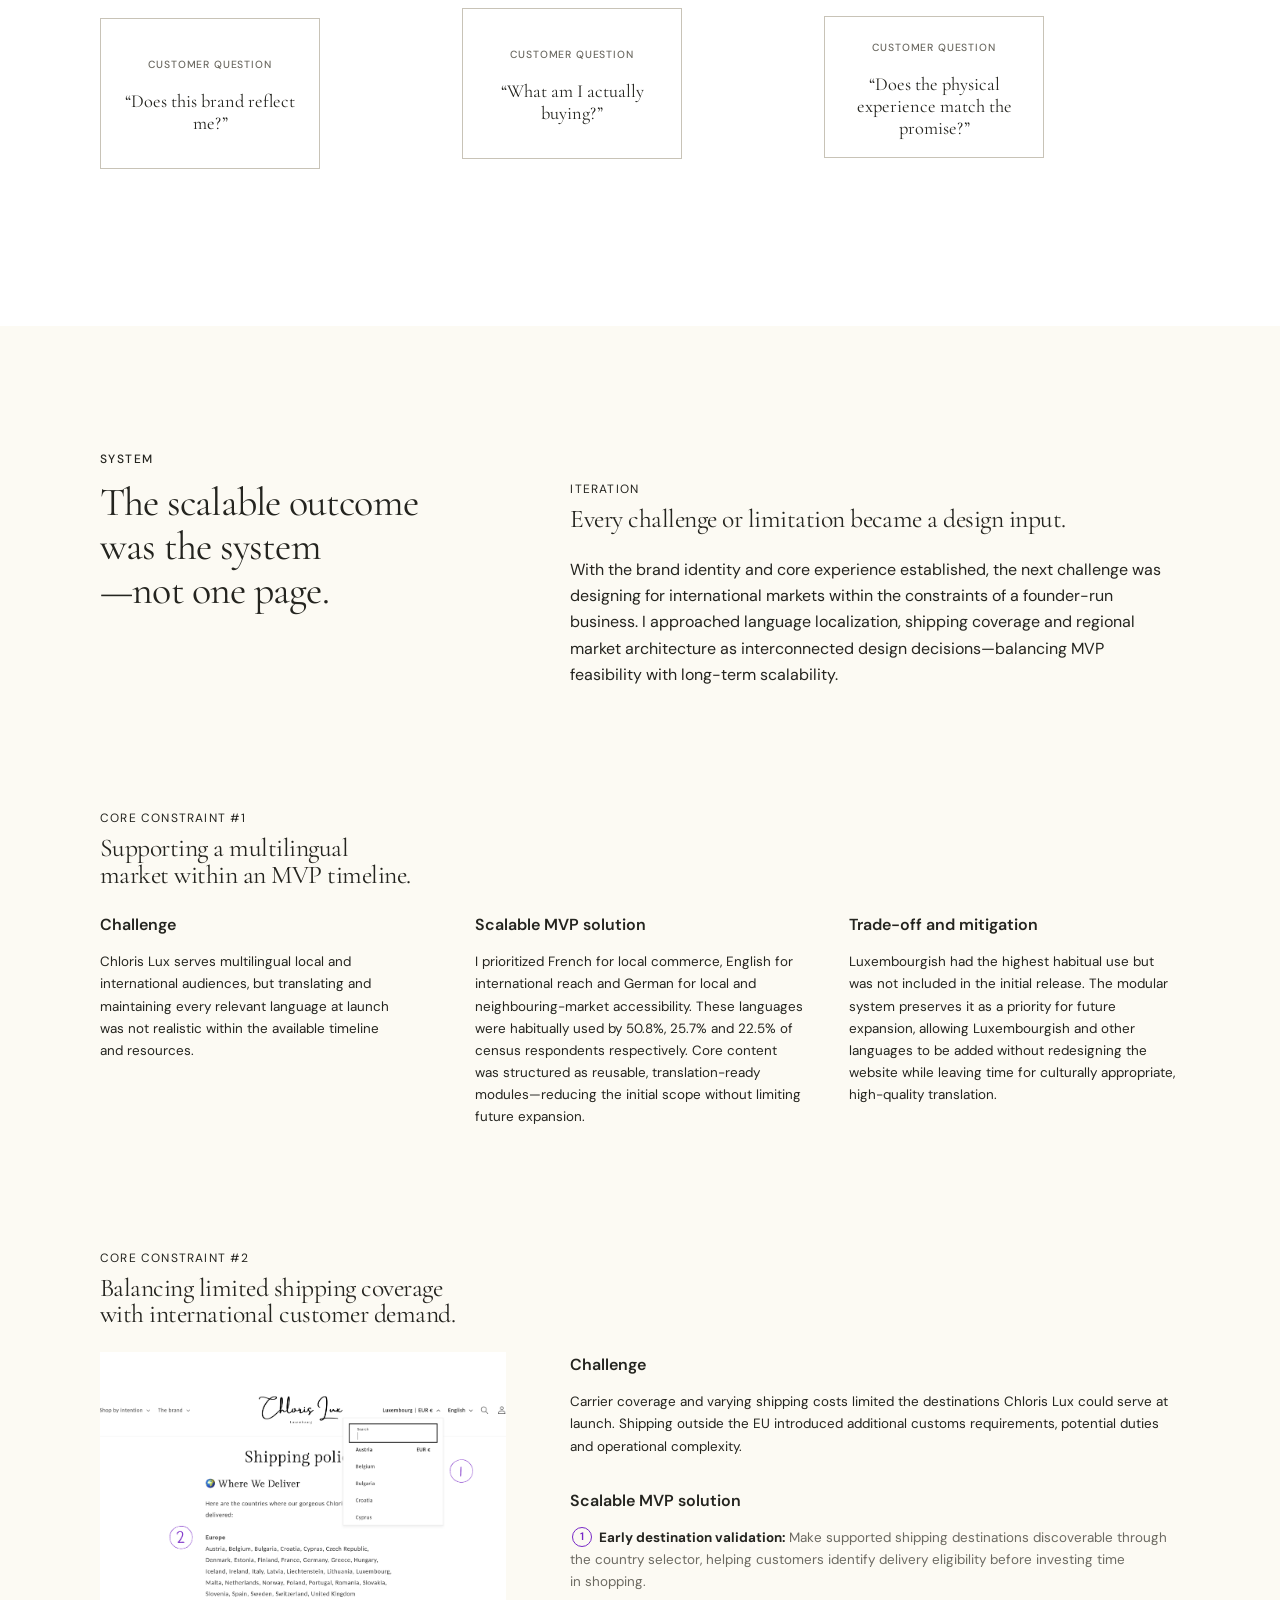
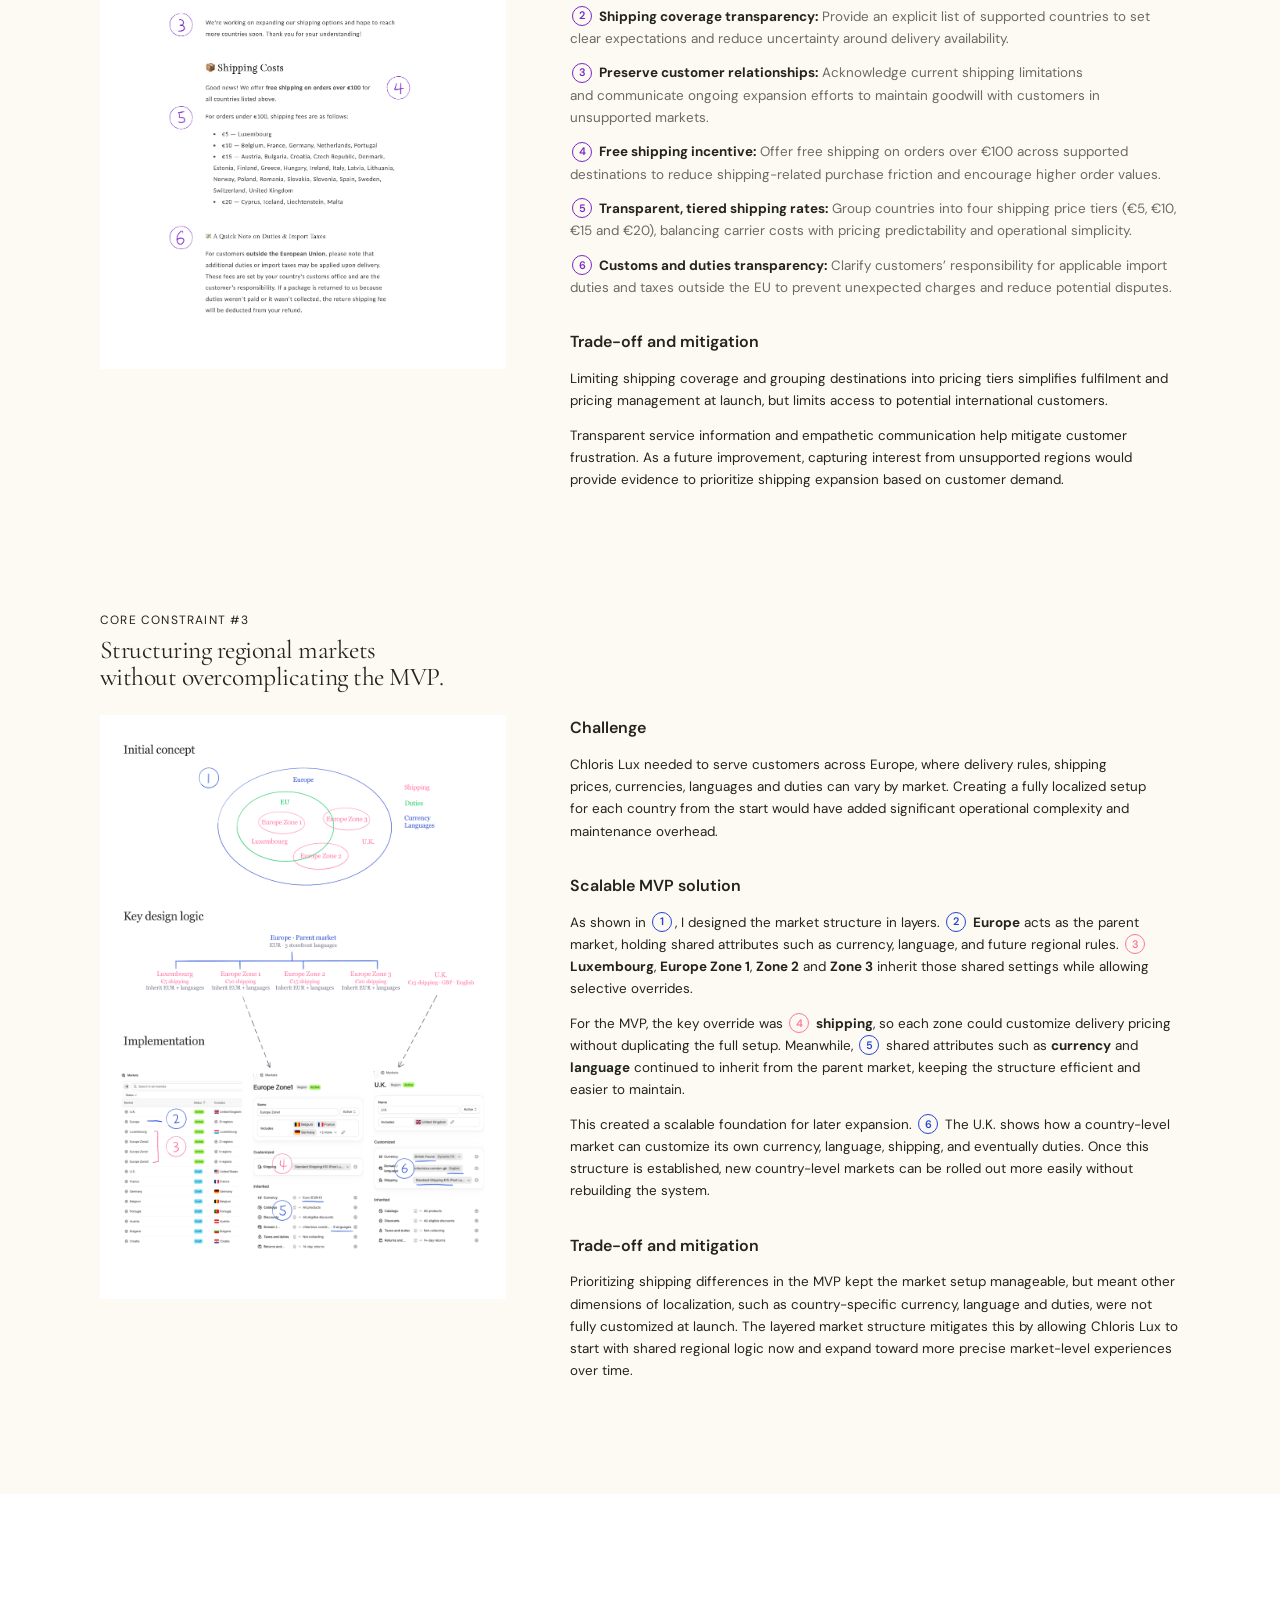
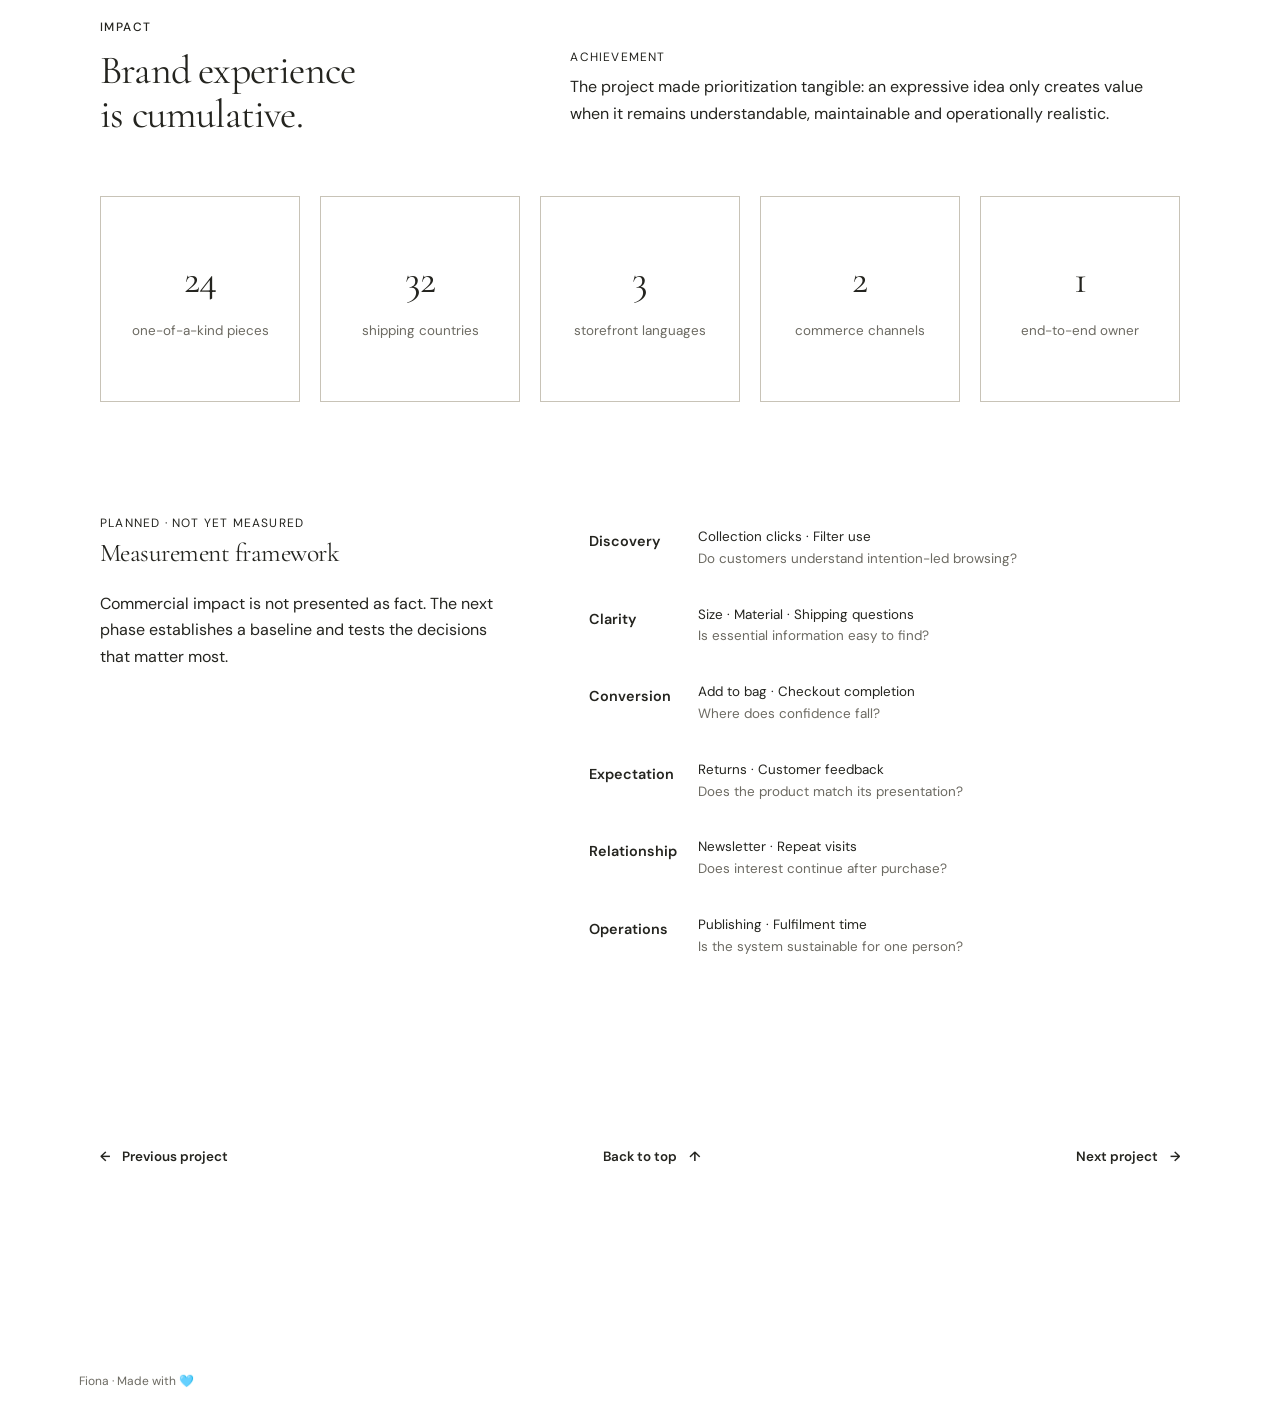
==== commit 8875fe33: "Emphasize inherited currency and language attributes" ====
--- a/chloris-lux.html
+++ b/chloris-lux.html
@@ -567,7 +567,7 @@
                 <section class="constraint-item" aria-labelledby="constraint-three-solution">
                   <p id="constraint-three-solution" class="constraint-label"><strong class="content-heading">Scalable MVP solution</strong></p>
                   <p class="product-layer-outcome">As shown in <span class="circle-number">1</span>, I designed the market structure in layers. <span class="circle-number">2</span> <strong>Europe</strong> acts as the parent market, holding shared attributes such as currency, language, and future regional rules. <span class="circle-number circle-number-shipping">3</span> <strong>Luxembourg</strong>, <strong>Europe Zone 1</strong>, <strong>Zone 2</strong> and <strong>Zone 3</strong> inherit those shared settings while allowing selective overrides.</p>
-                  <p class="product-layer-outcome">For the MVP, the key override was <span class="circle-number circle-number-shipping">4</span> <strong>shipping</strong>, so each zone could customize delivery pricing without duplicating the full setup. Meanwhile, <span class="circle-number">5</span> shared attributes such as currency and language continued to inherit from the parent market, keeping the structure efficient and easier to maintain.</p>
+                  <p class="product-layer-outcome">For the MVP, the key override was <span class="circle-number circle-number-shipping">4</span> <strong>shipping</strong>, so each zone could customize delivery pricing without duplicating the full setup. Meanwhile, <span class="circle-number">5</span> shared attributes such as <strong>currency</strong> and <strong>language</strong> continued to inherit from the parent market, keeping the structure efficient and easier to maintain.</p>
                   <p class="product-layer-outcome">This created a scalable foundation for later expansion. <span class="circle-number">6</span> The U.K. shows how a country-level market can customize its own currency, language, shipping, and eventually duties. Once this structure is established, new country-level markets can be rolled out more easily without rebuilding the system.</p>
                 </section>
                 <section class="constraint-item" aria-labelledby="constraint-three-tradeoff">
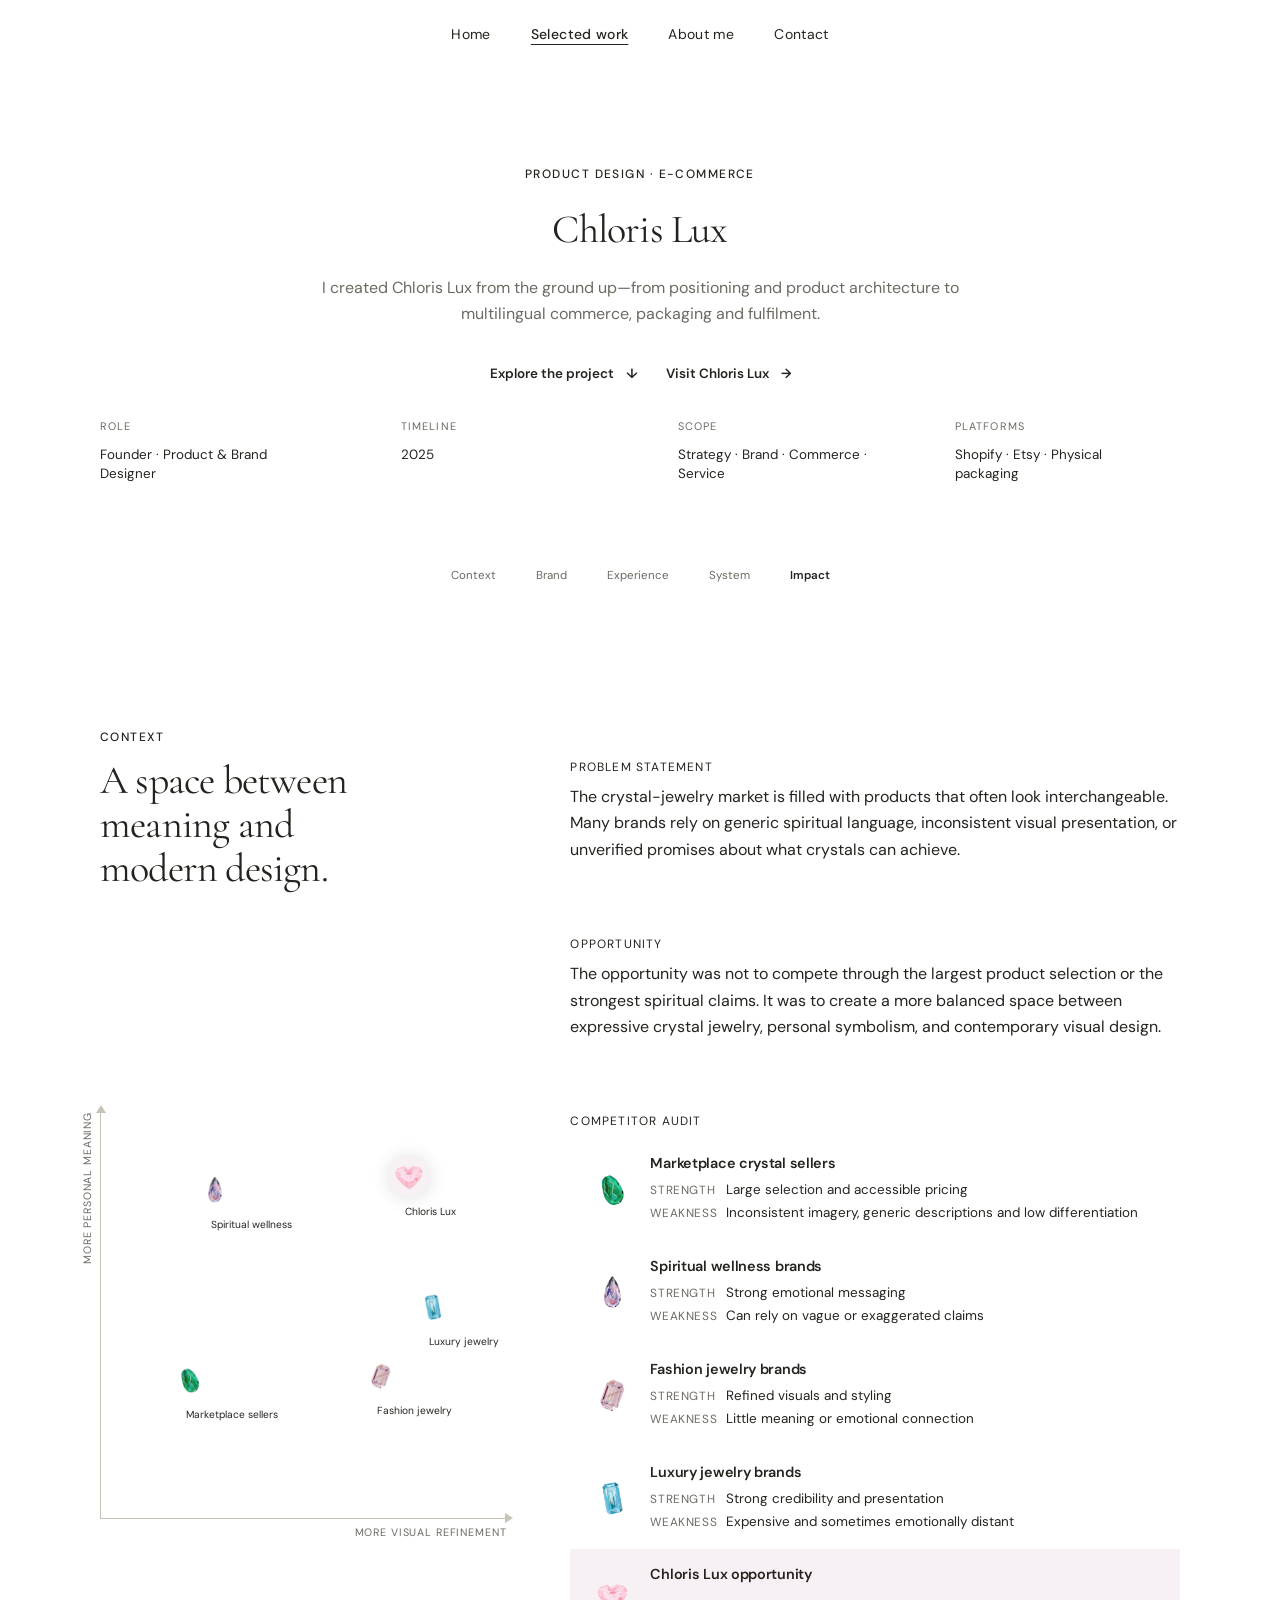
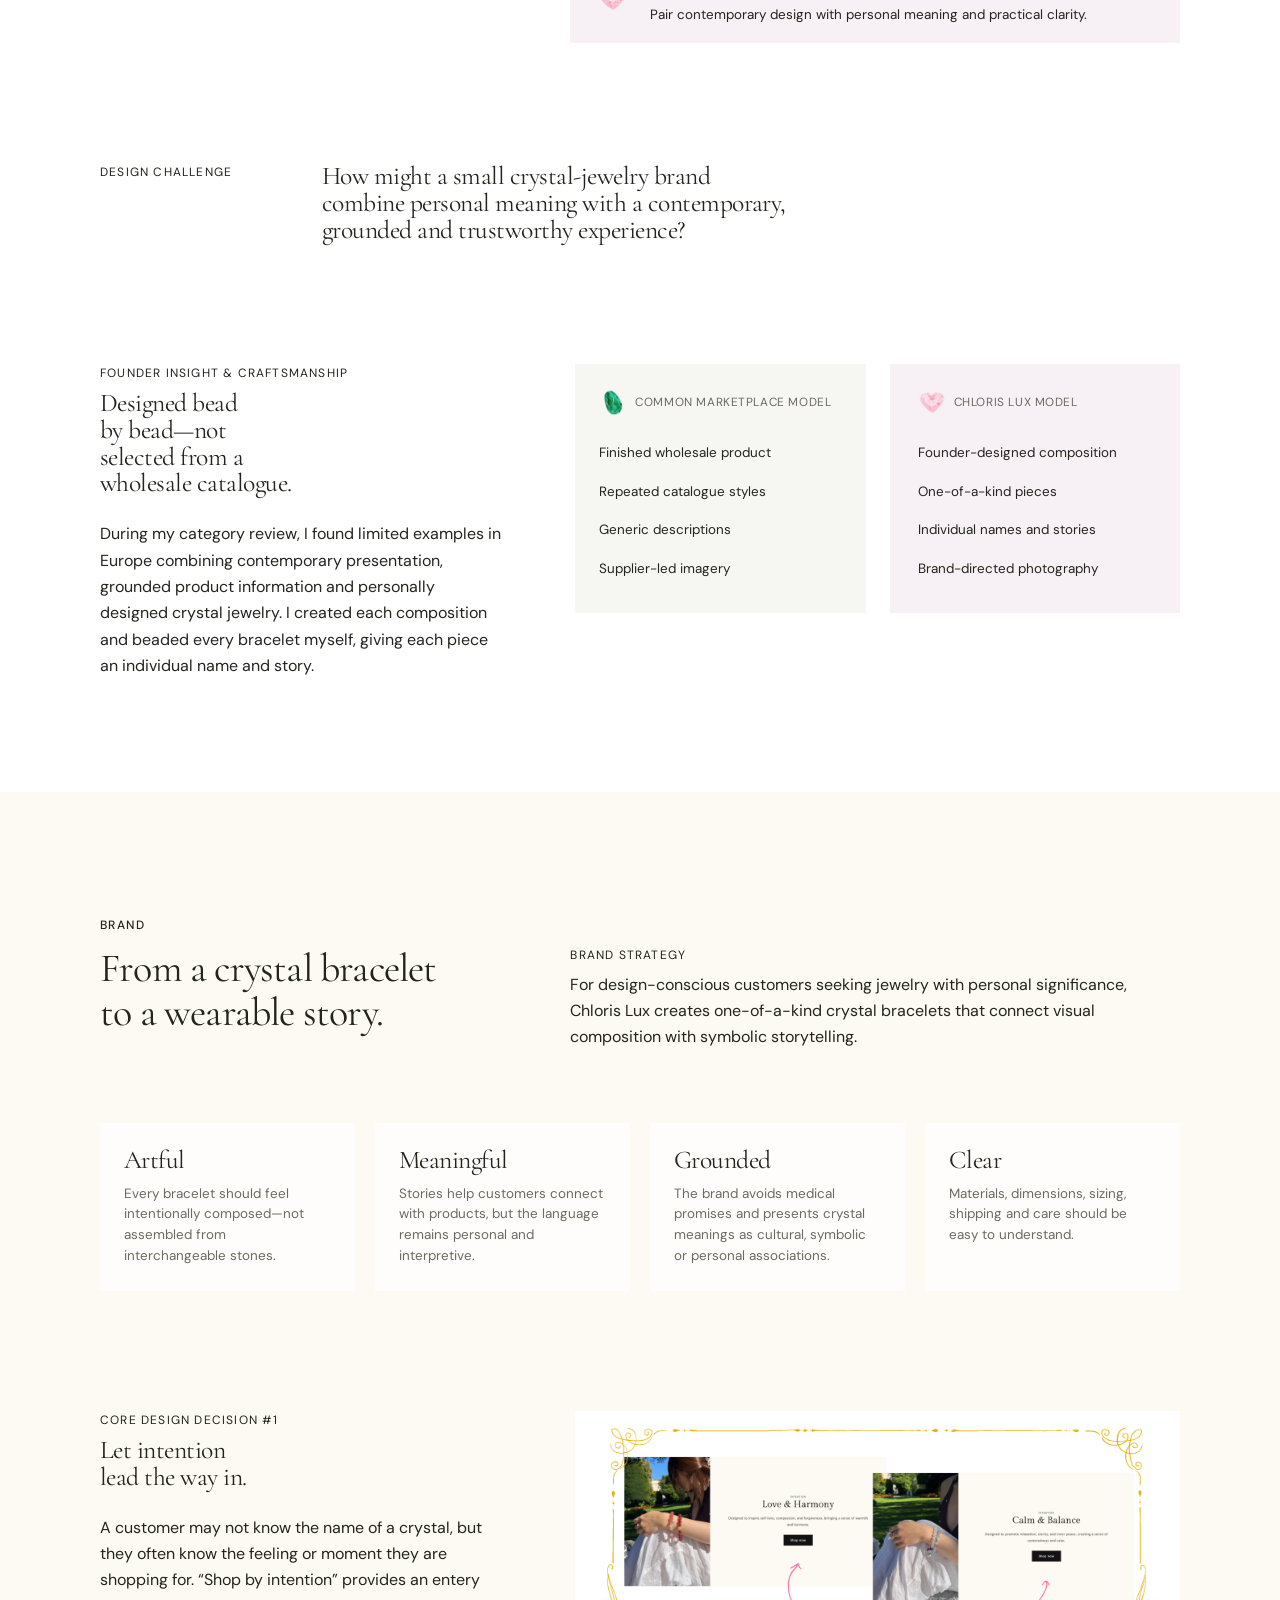
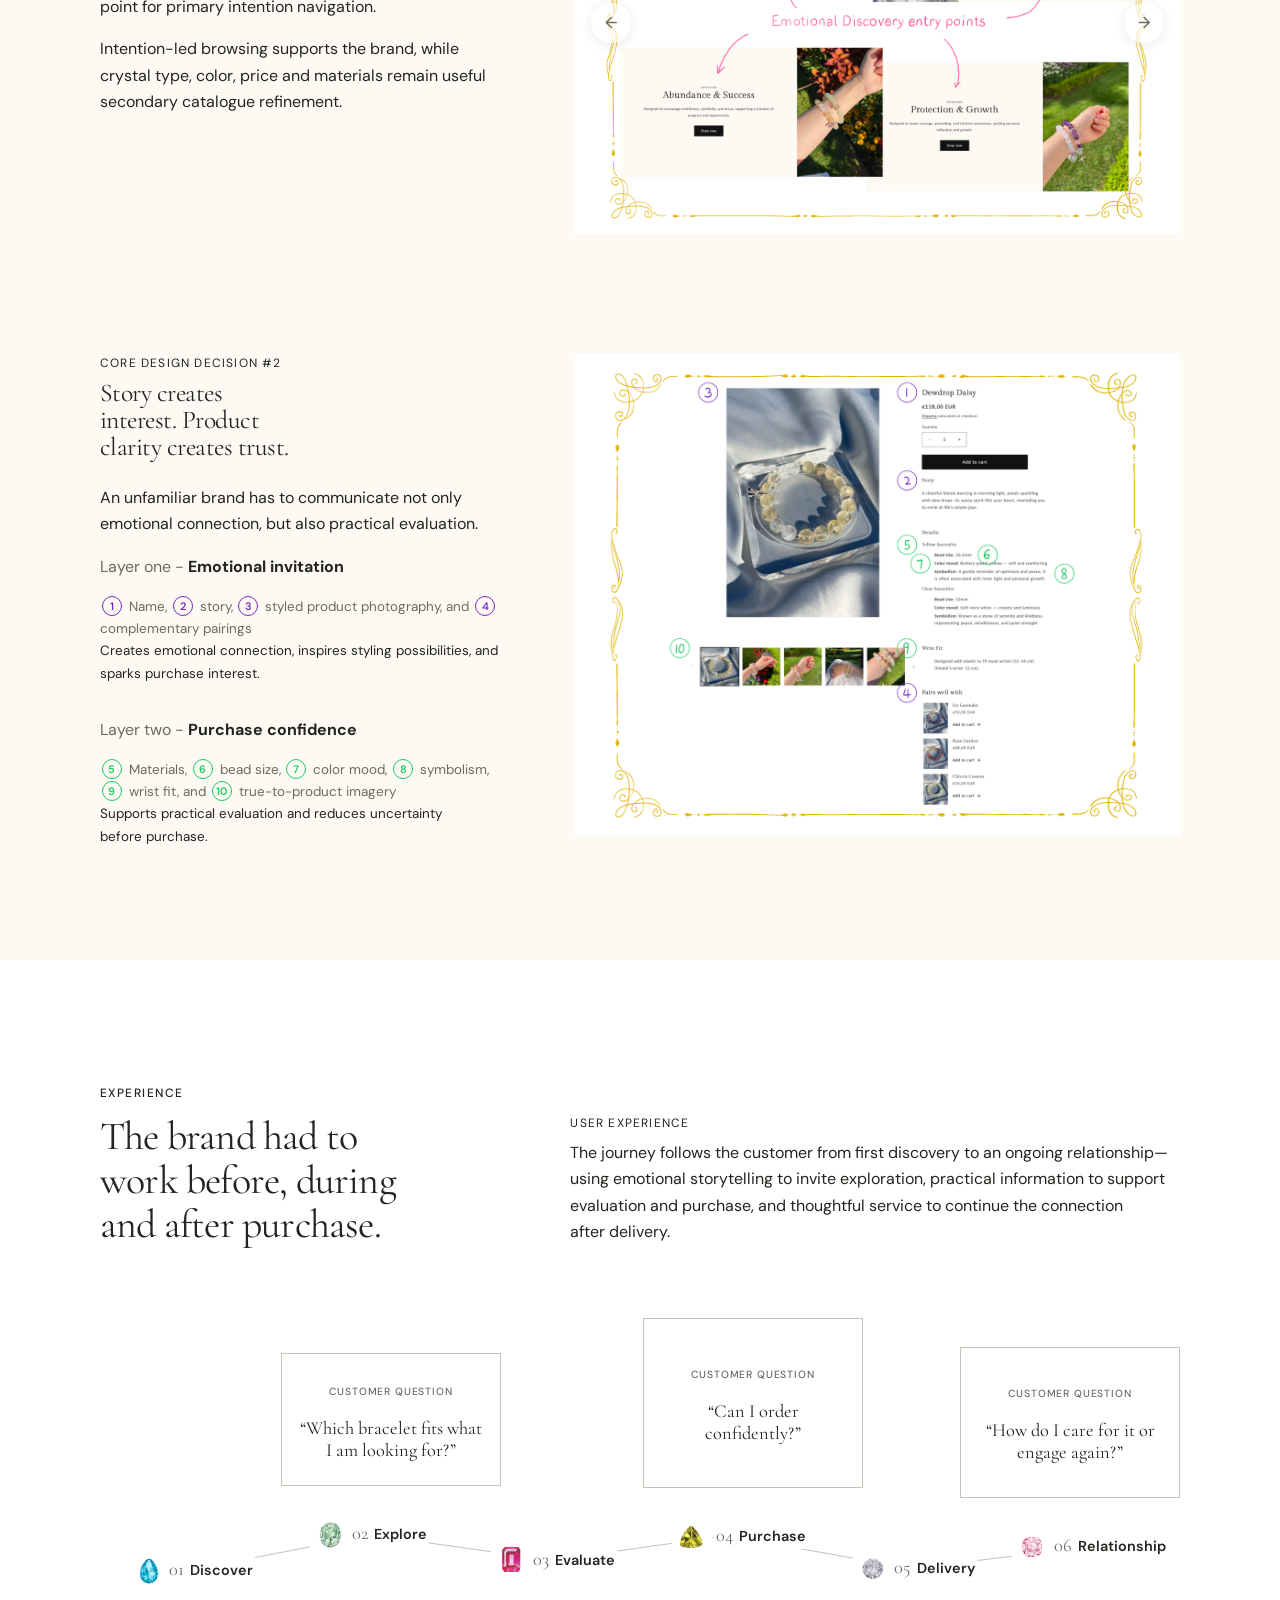
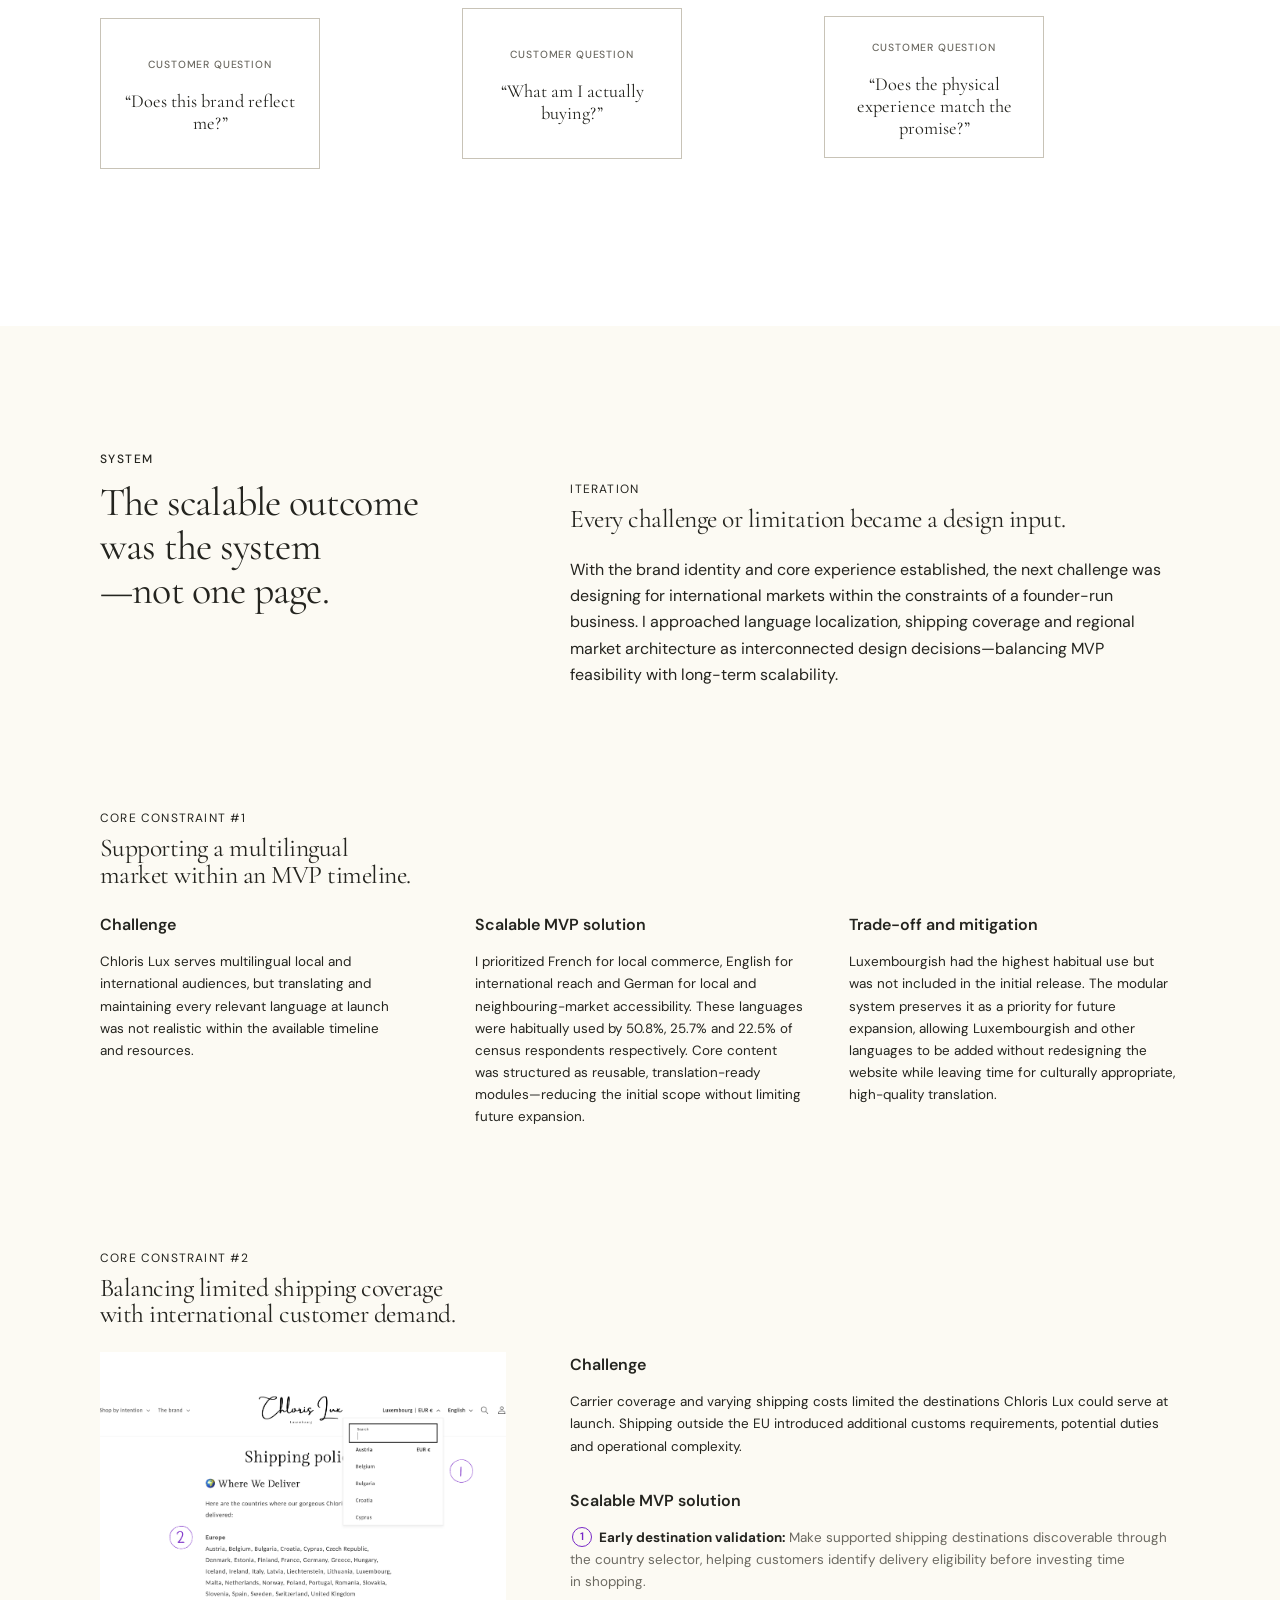
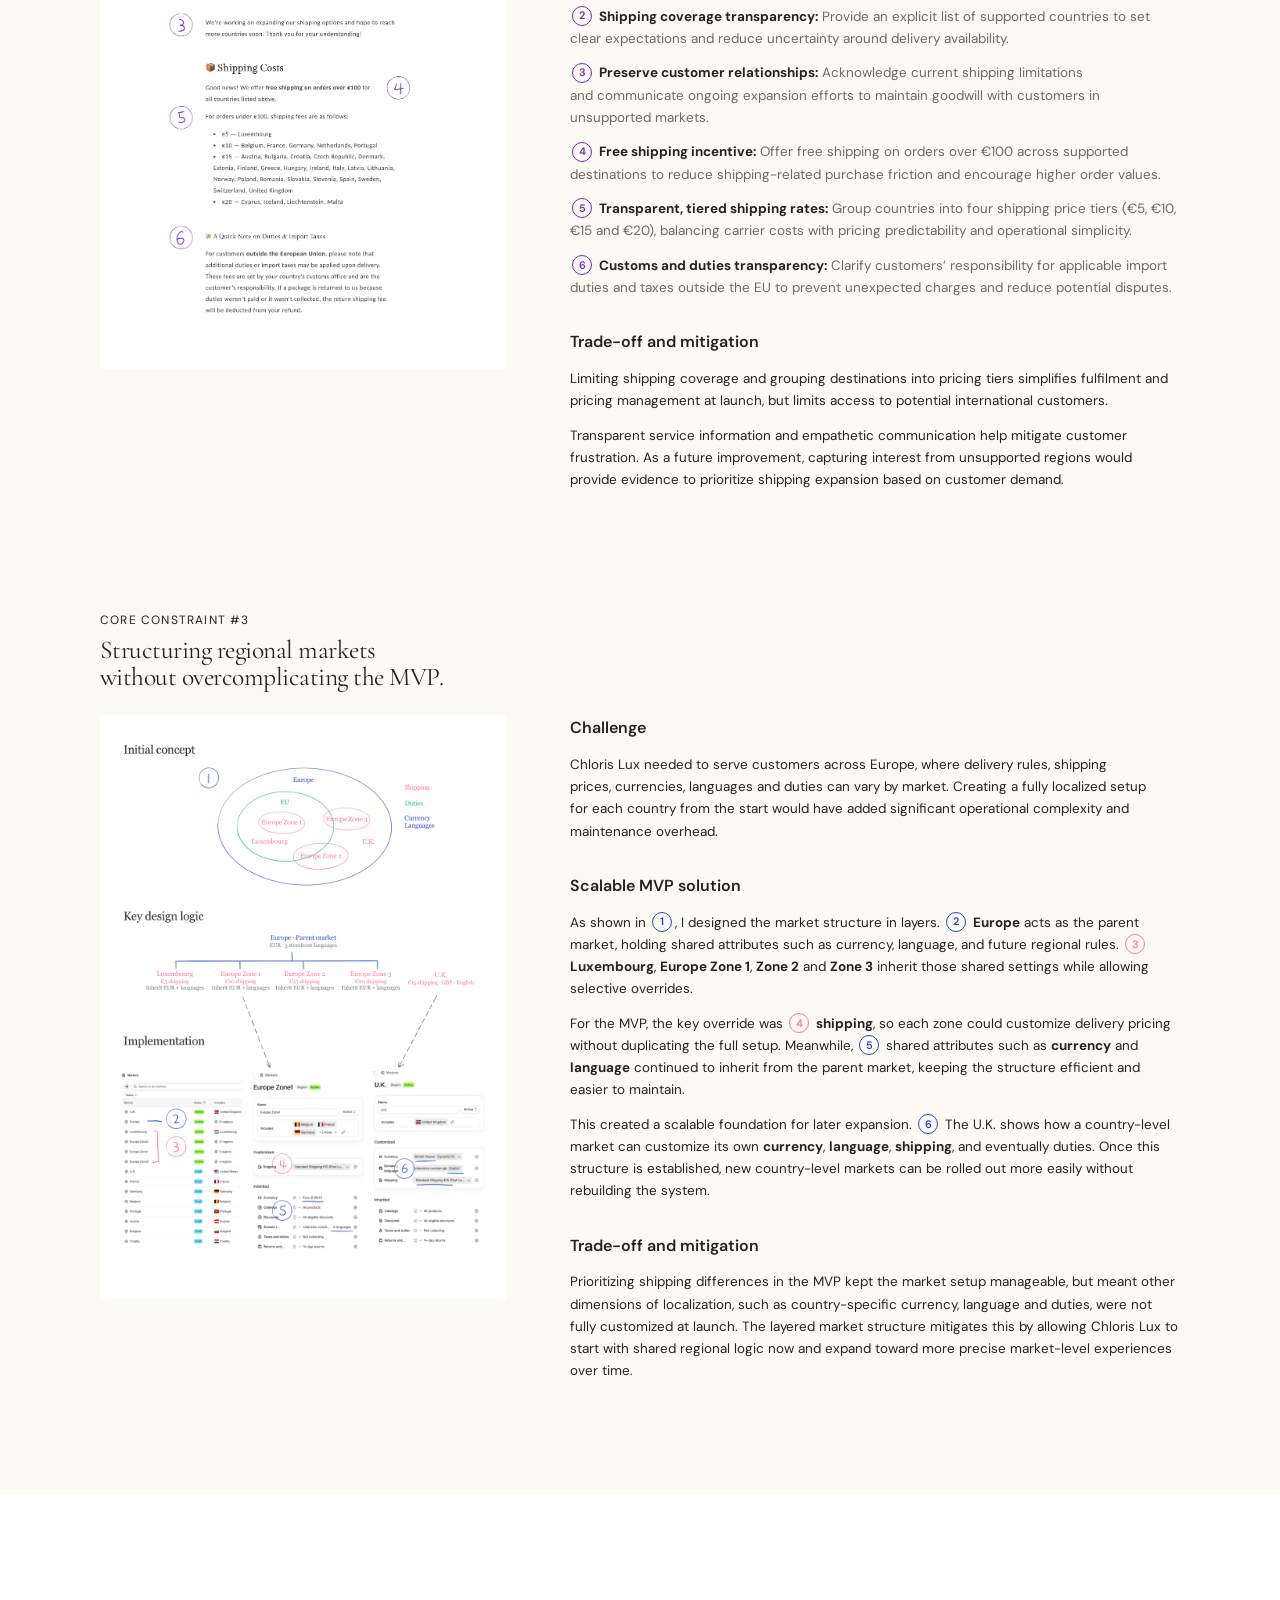
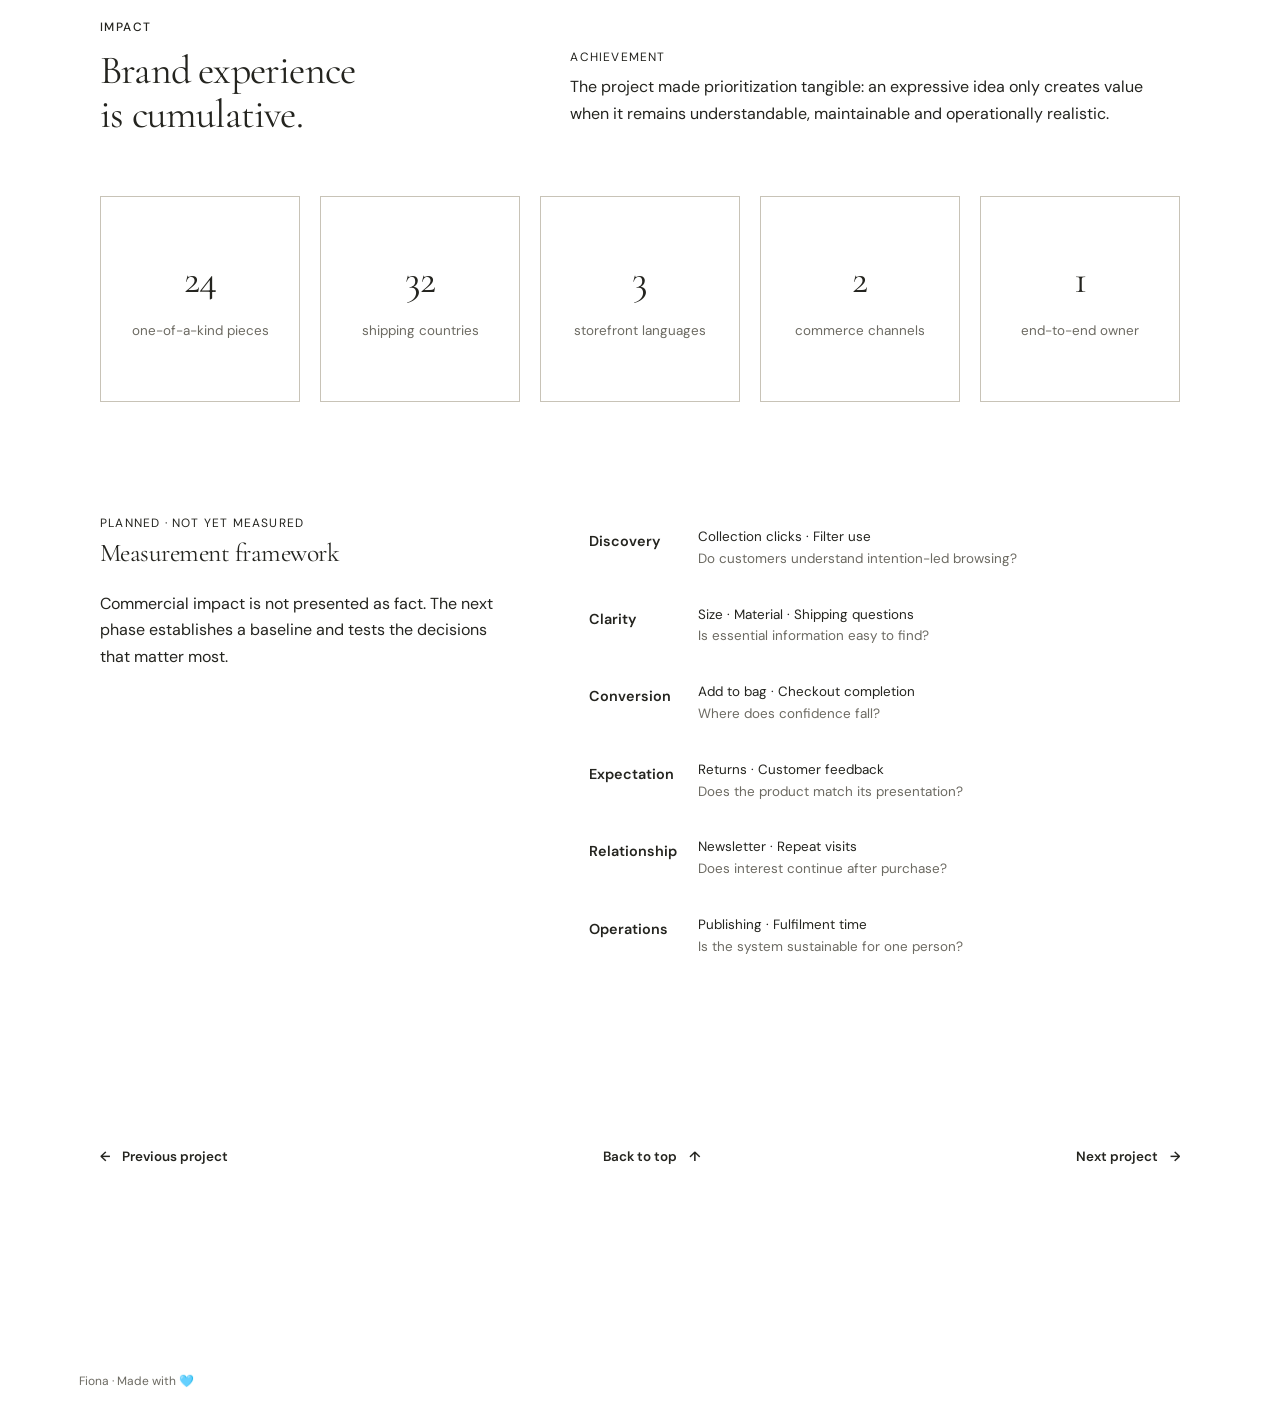
==== commit be8ebf86: "Emphasize UK market customization attributes" ====
--- a/chloris-lux.html
+++ b/chloris-lux.html
@@ -568,7 +568,7 @@
                   <p id="constraint-three-solution" class="constraint-label"><strong class="content-heading">Scalable MVP solution</strong></p>
                   <p class="product-layer-outcome">As shown in <span class="circle-number">1</span>, I designed the market structure in layers. <span class="circle-number">2</span> <strong>Europe</strong> acts as the parent market, holding shared attributes such as currency, language, and future regional rules. <span class="circle-number circle-number-shipping">3</span> <strong>Luxembourg</strong>, <strong>Europe Zone 1</strong>, <strong>Zone 2</strong> and <strong>Zone 3</strong> inherit those shared settings while allowing selective overrides.</p>
                   <p class="product-layer-outcome">For the MVP, the key override was <span class="circle-number circle-number-shipping">4</span> <strong>shipping</strong>, so each zone could customize delivery pricing without duplicating the full setup. Meanwhile, <span class="circle-number">5</span> shared attributes such as <strong>currency</strong> and <strong>language</strong> continued to inherit from the parent market, keeping the structure efficient and easier to maintain.</p>
-                  <p class="product-layer-outcome">This created a scalable foundation for later expansion. <span class="circle-number">6</span> The U.K. shows how a country-level market can customize its own currency, language, shipping, and eventually duties. Once this structure is established, new country-level markets can be rolled out more easily without rebuilding the system.</p>
+                  <p class="product-layer-outcome">This created a scalable foundation for later expansion. <span class="circle-number">6</span> The U.K. shows how a country-level market can customize its own <strong>currency</strong>, <strong>language</strong>, <strong>shipping</strong>, and eventually duties. Once this structure is established, new country-level markets can be rolled out more easily without rebuilding the system.</p>
                 </section>
                 <section class="constraint-item" aria-labelledby="constraint-three-tradeoff">
                   <p id="constraint-three-tradeoff" class="constraint-label"><strong class="content-heading">Trade-off and mitigation</strong></p>
